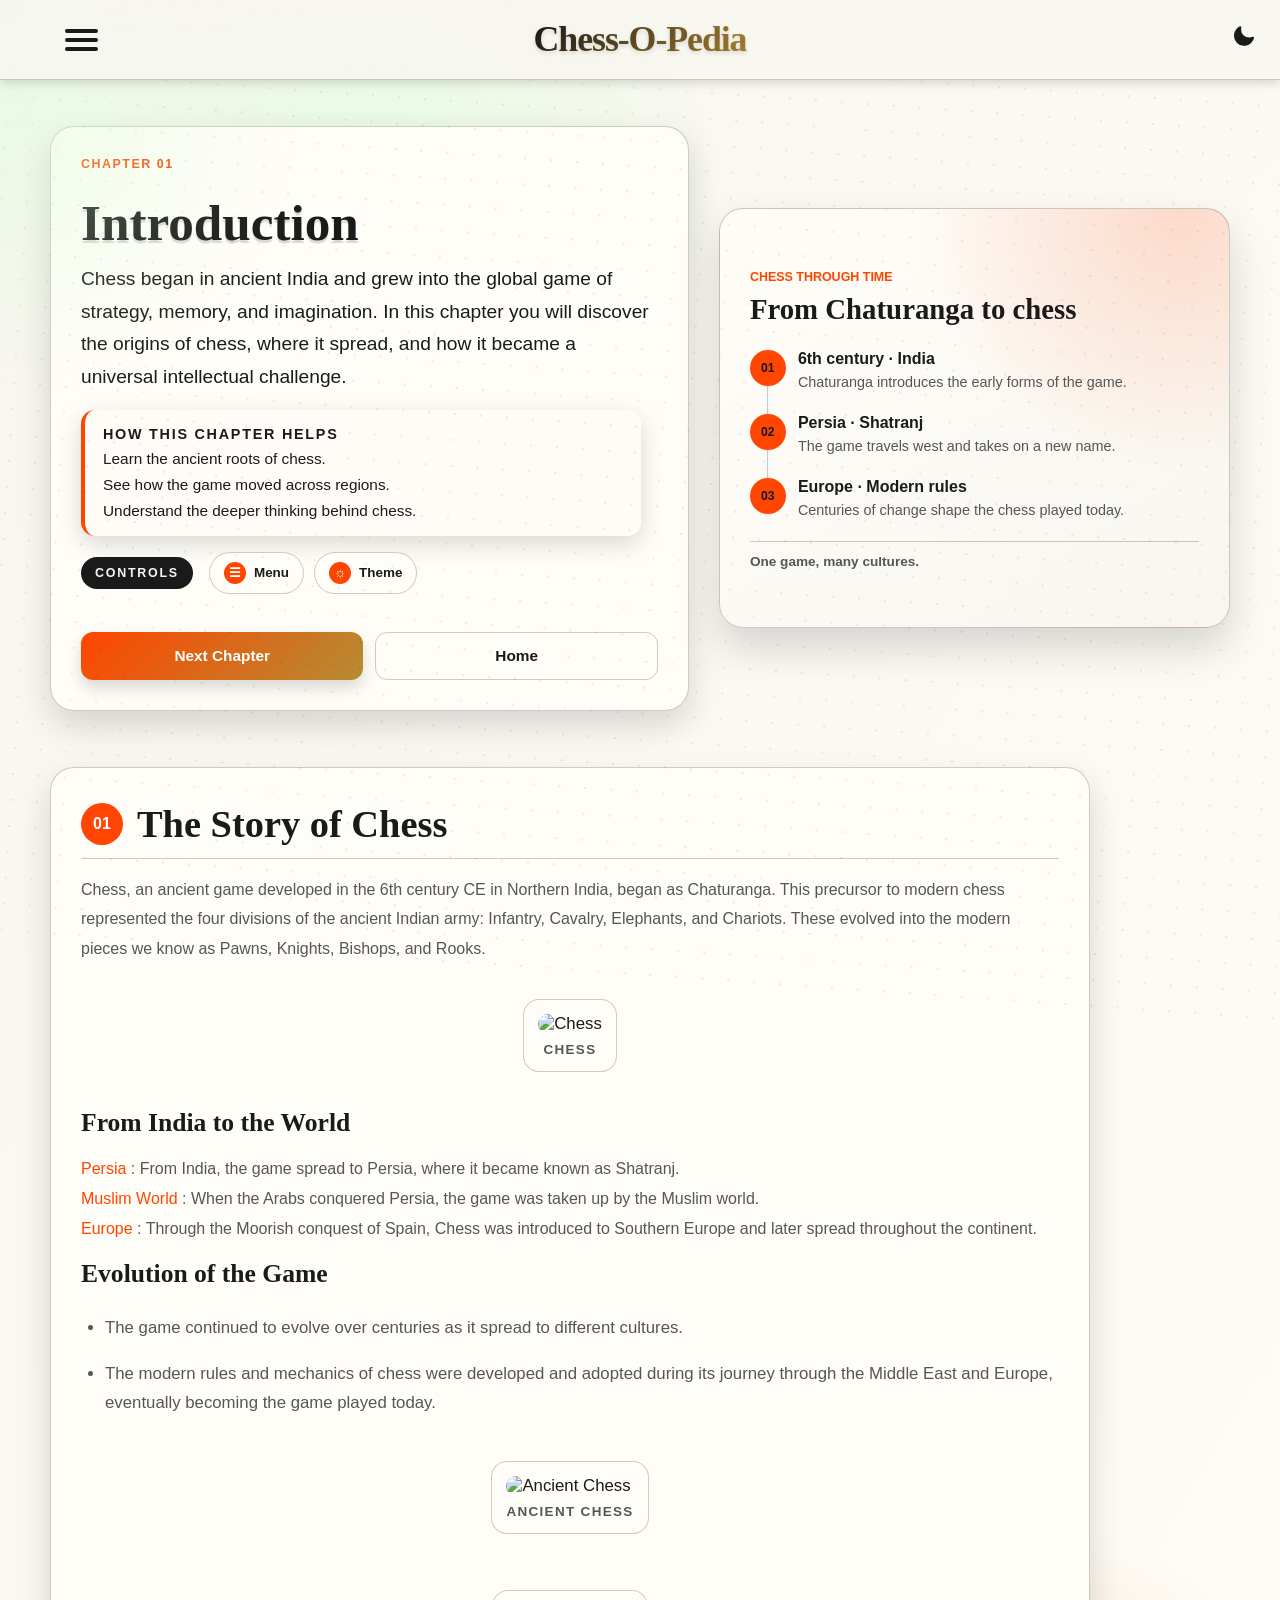
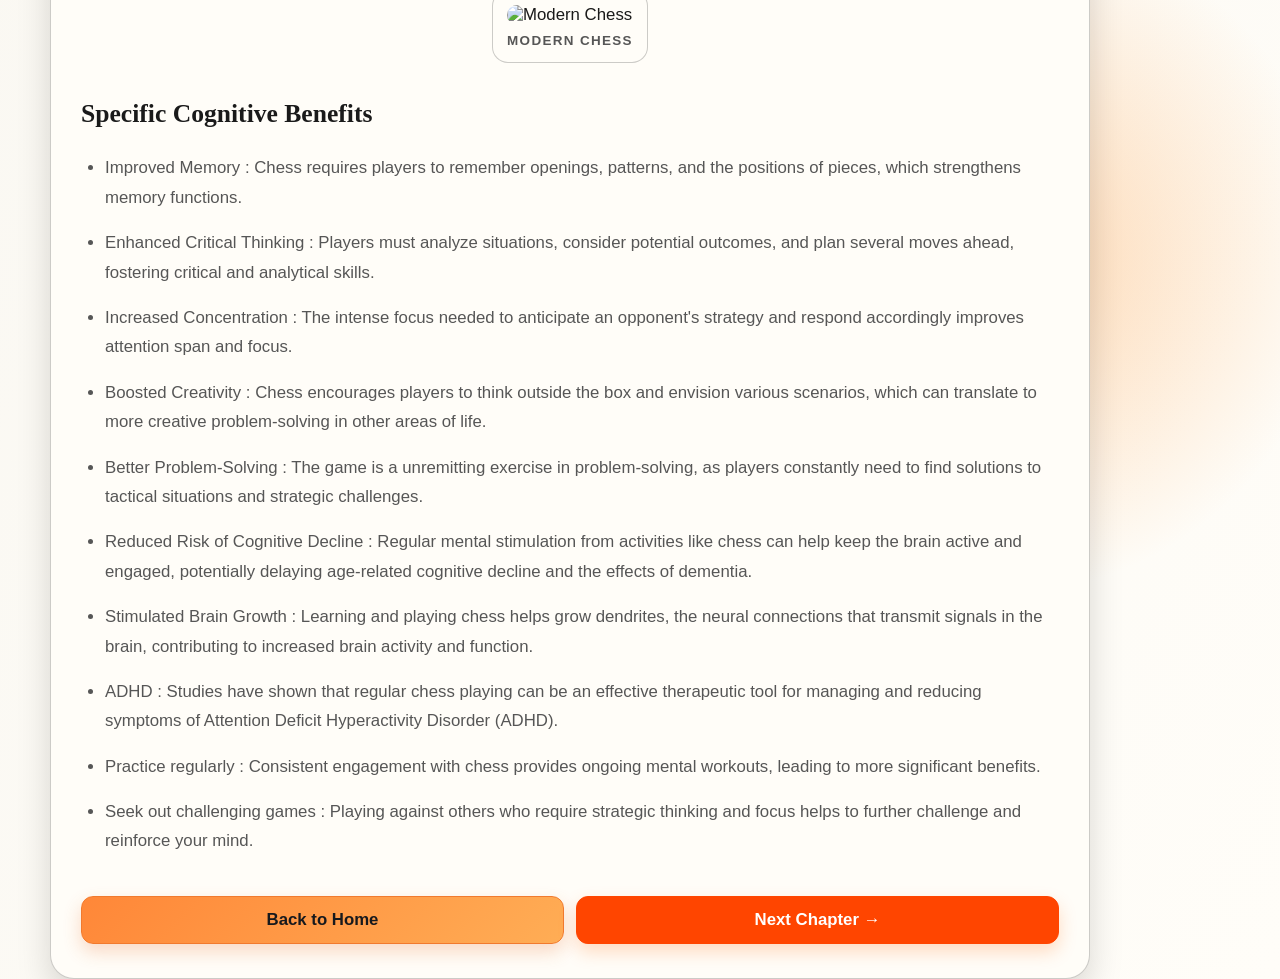
==== chapters/ch1.html @ 569c604f "Remove Google tag (gtag.js) from ch1.html Removed Google Analytics tracking script from the HTML." ====
<!DOCTYPE html>
<html lang="en">
<head>
  <script>
    try {
      if (localStorage.getItem('theme') === 'dark') {
        document.documentElement.classList.add('dark-mode');
      }
    } catch {
      // Theme storage may be unavailable in private browsing.
    }
  </script>
  <style>
    html {
      min-height: 100%;
      background-color: #f8f6f0;
      color-scheme: light;
    }

    html.dark-mode,
    html.dark-mode body {
      background-color: #121316;
      color-scheme: dark;
    }
  </style>
  <!-- Google tag (gtag.js) -->
<script async src="https://www.googletagmanager.com/gtag/js?id=G-ZQ93NX8W6J"></script>
<script>
  window.dataLayer = window.dataLayer || [];
  function gtag(){dataLayer.push(arguments);}
  gtag('js', new Date());

  gtag('config', 'G-ZQ93NX8W6J');
</script>
  <meta charset="UTF-8">
  <meta name="viewport" content="width=device-width, initial-scale=1.0">
  <title>Chess-O-Pedia | Chapter 1</title>
  <link rel="stylesheet" href="../style.css">
  <link rel="stylesheet" href="ch1.css">
</head>
<body>
  <script>
    if (document.documentElement.classList.contains('dark-mode')) {
      document.body.classList.add('dark-mode');
    }
  </script>
  <div class="page chapter-page">
    <header class="site-header">
      <div class="header-row">
        <nav class="main-nav" aria-label="Main navigation">
          <div class="menu-toggle">
            <input type="checkbox" id="menu-toggle" class="menu-checkbox">
            <label for="menu-toggle" class="hamburger" aria-label="Open menu">
              <span></span>
              <span></span>
              <span></span>
            </label>

            <div class="menu-panel">
              <div class="menu-brand">
                <span class="menu-brand-glyph">♟</span>
                <span class="menu-brand-text">Chess-O-Pedia</span>
              </div>
              <ul class="menu-links">
                <li><a href="../index.html"><span class="menu-index home-menu-icon" aria-hidden="true"><svg viewBox="0 0 24 24" fill="none" stroke="currentColor" stroke-width="2" stroke-linecap="round" stroke-linejoin="round"><path d="m3 10 9-7 9 7"/><path d="M5 9v12h14V9"/><path d="M9 21v-7h6v7"/></svg></span><span class="menu-label">Home</span></a></li>
                <li><a href="ch2.html"><span class="menu-index">02</span><span class="menu-label">The Pieces</span></a></li>
                <li><a href="ch3.html"><span class="menu-index">03</span><span class="menu-label">Notation</span></a></li>
              </ul>

              <div class="menu-footer">
                <span class="menu-footer-icon">✦</span>
                <span class="menu-footer-text">Explore Chapters</span>
              </div>
            </div>
          </div>
        </nav>

        <a class="top-title" href="../index.html" aria-label="Chess-O-Pedia">
          <span class="top-title-text">Chess-O-Pedia</span>
        </a>

        <button id="theme-toggle" class="theme-toggle" aria-label="Toggle theme">
          <svg class="icon-moon" viewBox="0 0 24 24" fill="currentColor" xmlns="http://www.w3.org/2000/svg">
            <path d="M21.64 13a1 1 0 0 0-1.05-.14 8.05 8.05 0 0 1-3.37.73A8.15 8.15 0 0 1 9.08 5.49a8.59 8.59 0 0 1 .25-2A1 1 0 0 0 8 2.36 10.14 10.14 0 1 0 22 14.05a1 1 0 0 0-.36-1.05z"/>
          </svg>
          <svg class="icon-sun" viewBox="0 0 24 24" fill="none" stroke="currentColor" stroke-width="2" stroke-linecap="round" stroke-linejoin="round" xmlns="http://www.w3.org/2000/svg">
            <circle cx="12" cy="12" r="5"></circle>
            <line x1="12" y1="1" x2="12" y2="3"></line>
            <line x1="12" y1="21" x2="12" y2="23"></line>
            <line x1="4.22" y1="4.22" x2="5.64" y2="5.64"></line>
            <line x1="18.36" y1="18.36" x2="19.78" y2="19.78"></line>
            <line x1="1" y1="12" x2="3" y2="12"></line>
            <line x1="21" y1="12" x2="23" y2="12"></line>
            <line x1="4.22" y1="19.78" x2="5.64" y2="18.36"></line>
            <line x1="18.36" y1="5.64" x2="19.78" y2="4.22"></line>
          </svg>
        </button>
      </div>
    </header>

    <main class="content-area chapter-content-area">
      <section class="hero chapter-hero">
        <div class="hero-grid chapter-grid">
          <section class="hero-copy">
            <span class="kicker">Chapter 01</span>
            <h1 class="main-heading chapter-title">Introduction</h1>
            <p class="lead-text">
              Chess began in ancient India and grew into the global game of strategy, memory, and imagination.
              In this chapter you will discover the origins of chess, where it spread, and how it became a universal intellectual challenge.
            </p>

            <div class="instruction-strip">
              <span class="instruction-title">How this chapter helps</span>
              <span class="instruction-line">Learn the ancient roots of chess.</span>
              <span class="instruction-line">See how the game moved across regions.</span>
              <span class="instruction-line">Understand the deeper thinking behind chess.</span>
            </div>

            <div class="controls-guide">
              <span class="guide-label">Controls</span>
              <div class="control-pills">
                <span class="control-pill"><span class="control-icon">☰</span><span class="control-copy">Menu</span></span>
                <span class="control-pill"><span class="control-icon">☼</span><span class="control-copy">Theme</span></span>
              </div>
            </div>

            <div class="hero-actions">
              <a class="primary-button" href="ch2.html">Next Chapter</a>
              <a class="secondary-button" href="../index.html">Home</a>
            </div>
          </section>

          <section class="board-panel origin-panel" aria-labelledby="origin-title">
            <div class="origin-content">
              <span class="origin-kicker">Chess through time</span>
              <h2 id="origin-title">From Chaturanga to chess</h2>
              <ol class="origin-timeline">
                <li>
                  <span class="origin-number">01</span>
                  <div>
                    <span class="origin-place">6th century · India</span>
                    <p>Chaturanga introduces the early forms of the game.</p>
                  </div>
                </li>
                <li>
                  <span class="origin-number">02</span>
                  <div>
                    <span class="origin-place">Persia · Shatranj</span>
                    <p>The game travels west and takes on a new name.</p>
                  </div>
                </li>
                <li>
                  <span class="origin-number">03</span>
                  <div>
                    <span class="origin-place">Europe · Modern rules</span>
                    <p>Centuries of change shape the chess played today.</p>
                  </div>
                </li>
              </ol>
              <span class="origin-footer">One game, many cultures.</span>
            </div>
          </section>
        </div>

        <article class="chapter-card">
          <div class="chapter-card-header">
            <span class="chapter-card-number">01</span>
            <span class="chapter-card-title">The Story of Chess</span>
          </div>

          <div class="chapter-card-content">
            <p>
              Chess, an ancient game developed in the 6th century CE in Northern India, began as Chaturanga.
              This precursor to modern chess represented the four divisions of the ancient Indian army:
              Infantry, Cavalry, Elephants, and Chariots. These evolved into the modern pieces we know as Pawns,
              Knights, Bishops, and Rooks.
            </p>

            <figure class="chapter-figure">
              <img src="../images%20for%20ch1.html/chess-development.jpg" alt="Chess">
              <figcaption>Chess</figcaption>
            </figure>

            <h3>From India to the World</h3>
            <p>
              <u>Persia</u> : From India, the game spread to Persia, where it became known as Shatranj.<br>
              <u>Muslim World</u> : When the Arabs conquered Persia, the game was taken up by the Muslim world.<br>
              <u>Europe</u> : Through the Moorish conquest of Spain, Chess was introduced to Southern Europe and later spread throughout the continent.
            </p>

            <h3>Evolution of the Game</h3>
            <ul>
              <li>The game continued to evolve over centuries as it spread to different cultures.</li>
              <li>The modern rules and mechanics of chess were developed and adopted during its journey through the Middle East and Europe, eventually becoming the game played today.</li>
            </ul>

            <figure class="chapter-figure">
              <img src="../images%20for%20ch1.html/ancient-chess.jpg" alt="Ancient Chess">
              <figcaption>Ancient Chess</figcaption>
            </figure>

            <figure class="chapter-figure">
              <img src="../images%20for%20ch1.html/modern-chess.jpg" alt="Modern Chess">
              <figcaption>Modern Chess</figcaption>
            </figure>

            <h3>Specific Cognitive Benefits</h3>
            <ul class="benefit-list">
              <li><u>Improved Memory :</u> Chess requires players to remember openings, patterns, and the positions of pieces, which strengthens memory functions.</li>
              <li><u>Enhanced Critical Thinking :</u> Players must analyze situations, consider potential outcomes, and plan several moves ahead, fostering critical and analytical skills.</li>
              <li><u>Increased Concentration :</u> The intense focus needed to anticipate an opponent's strategy and respond accordingly improves attention span and focus.</li>
              <li><u>Boosted Creativity :</u> Chess encourages players to think outside the box and envision various scenarios, which can translate to more creative problem-solving in other areas of life.</li>
              <li><u>Better Problem-Solving :</u> The game is a unremitting exercise in problem-solving, as players constantly need to find solutions to tactical situations and strategic challenges.</li>
              <li><u>Reduced Risk of Cognitive Decline :</u> Regular mental stimulation from activities like chess can help keep the brain active and engaged, potentially delaying age-related cognitive decline and the effects of dementia.</li>
              <li><u>Stimulated Brain Growth :</u> Learning and playing chess helps grow dendrites, the neural connections that transmit signals in the brain, contributing to increased brain activity and function.</li>
              <li><u>ADHD :</u> Studies have shown that regular chess playing can be an effective therapeutic tool for managing and reducing symptoms of Attention Deficit Hyperactivity Disorder (ADHD).</li>
              <li><u>Practice regularly :</u> Consistent engagement with chess provides ongoing mental workouts, leading to more significant benefits.</li>
              <li><u>Seek out challenging games :</u> Playing against others who require strategic thinking and focus helps to further challenge and reinforce your mind.</li>
            </ul>

            <div class="chapter-links">
              <a href="../index.html" class="chapter-home-link">Back to Home</a>
              <a href="ch2.html" class="chapter-next-link">Next Chapter →</a>
            </div>
          </div>
        </article>
      </section>
    </main>
  </div>

  <script>
    document.addEventListener('DOMContentLoaded', () => {
      const toggleBtn = document.getElementById('theme-toggle');
      if (!toggleBtn) return;

      toggleBtn.addEventListener('click', () => {
        document.body.classList.toggle('dark-mode');
        const isDark = document.body.classList.contains('dark-mode');
        document.documentElement.classList.toggle('dark-mode', isDark);
        try {
          localStorage.setItem('theme', isDark ? 'dark' : 'light');
        } catch {
          // Keep the current-page theme even if storage is unavailable.
        }
      });
    });P
  </script>
  <script>
    (() => {
      const menuCheckbox = document.querySelector(".menu-checkbox");
      if (!menuCheckbox) return;

      let savedScrollPosition = 0;

      const updateScrollLock = () => {
        if (menuCheckbox.checked) {
          savedScrollPosition = window.scrollY;
          document.body.style.position = "fixed";
          document.body.style.top = `-${savedScrollPosition}px`;
          document.body.style.left = "0";
          document.body.style.right = "0";
          document.body.style.width = "100%";
          document.body.style.overflow = "hidden";
          return;
        }

        document.body.style.position = "";
        document.body.style.top = "";
        document.body.style.left = "";
        document.body.style.right = "";
        document.body.style.width = "";
        document.body.style.overflow = "";
        window.scrollTo(0, savedScrollPosition);
      };

      menuCheckbox.addEventListener("change", updateScrollLock);

      document.addEventListener("keydown", event => {
        if (event.key === "Escape" && menuCheckbox.checked) {
          menuCheckbox.checked = false;
          updateScrollLock();
        }
      });
    })();
  </script>
</body>
</html>
---- style.css ----
/* ===================================================
   1. Theme Variables & Reset
=================================================== */

:root {
  --bg-color: #f8f6f0;
  --panel-color: #fffdf8;
  --text-color: #1a1a1a;
  --soft-text: #565656;
  --line-color: rgba(0, 0, 0, 0.2);
  --hr-gradient: linear-gradient(90deg, transparent, rgba(0, 0, 0, 0.2), transparent);
  --menu-bg: #f8f6f0;
  --menu-panel: #fffaf4;
  --accent: orangered;
  --shadow: rgba(0, 0, 0, 0.15);
  --gold: #b58c32;
  --lime: #d6ffd1;
  --sage: #adbd8c;
  --cream: #fffdf1;
  --chess-light: #f3d9b6;
  --chess-dark: #3f301e;
}

body.dark-mode {
  --bg-color: #121316;
  --panel-color: #202329;
  --text-color: #f0f0f0;
  --soft-text: #cfcfcf;
  --line-color: rgba(255, 255, 255, 0.4);
  --hr-gradient: linear-gradient(90deg, transparent, rgba(255, 255, 255, 0.2), transparent);
  --menu-bg: #202329;
  --menu-panel: #171a20;
  --accent: #ffb38f;
  --shadow: rgba(0, 0, 0, 0.4);
  --gold: #f6d690;
  --lime: #b7f8b4;
  --sage: #96b275;
  --cream: #f7f2dc;
  --chess-light: #dfb987;
  --chess-dark: #1d4428;
}

* {
  box-sizing: border-box;
  -webkit-box-sizing: border-box;
  margin: 0;
  padding: 0;
  text-decoration: none;
}

body {
  font-family: Arial, sans-serif;
  background:
    radial-gradient(circle at 30% 8%, rgba(214, 255, 209, 0.55), transparent 14%),
    radial-gradient(circle at 78% 72%, rgba(255, 171, 93, 0.45), transparent 16%),
    linear-gradient(120deg, var(--bg-color), var(--panel-color));
  color: var(--text-color);
  transition: background-color 0.4s ease, color 0.4s ease;
  min-height: 100vh;
  overflow-x: hidden;
  -webkit-overflow-scrolling: touch;
}

body::before {
  content: "";
  position: fixed;
  inset: -80px;
  background-image: radial-gradient(var(--line-color) 1px, transparent 1px);
  background-size: 26px 26px;
  transform: rotate(4deg);
  opacity: 0.35;
  pointer-events: none;
  animation: driftGrid 14s ease-in-out infinite alternate;
}

body::after {
  content: "";
  position: fixed;
  width: 460px;
  height: 460px;
  left: -220px;
  top: -120px;
  border-radius: 50%;
  background: radial-gradient(circle, var(--lime), transparent 72%);
  filter: blur(80px);
  opacity: 0.62;
  pointer-events: none;
  animation: orbFloat 11s ease-in-out infinite alternate;
}

.page {
  min-height: 100vh;
  background: transparent;
}

/* ===================================================
   2. Header & Top Layout
=================================================== */
.site-header {
  position: fixed;
  top: 0;
  left: 0;
  width: 100%;
  height: 80px;
  background: color-mix(in srgb, var(--bg-color) 88%, transparent);
  border-bottom: 1px solid var(--line-color);
  z-index: 1000;
  box-shadow: 0 3px 10px var(--shadow);
  backdrop-filter: blur(12px);
}

.header-row {
  position: relative;
  width: min(100%, 1200px);
  height: 80px;
  margin: 0 auto;
  display: flex;
  align-items: center;
  justify-content: space-between;
  padding: 0 16px;
}

.main-nav {
  display: flex;
  align-items: center;
}

.top-title {
  position: absolute;
  top: 0;
  left: 50%;
  transform: translateX(-50%);
  height: 80px;
  display: flex;
  align-items: center;
  justify-content: center;
  z-index: 2;
}

.top-title-text {
  font-family: Georgia, "Times New Roman", serif;
  font-size: clamp(1.8rem, 2.8vw, 2.6rem);
  font-weight: 700;
  color: var(--text-color);
  margin: 0;
  letter-spacing: -0.03em;
  line-height: 1;
  text-shadow: 0 2px 4px var(--shadow);
  background: linear-gradient(135deg, var(--text-color), var(--gold));
  -webkit-background-clip: text;
  background-clip: text;
  -webkit-text-fill-color: transparent;
}

/* ==========================================
   3. Menu Toggle Container
========================================== */
.menu-toggle {
  position: relative;
  display: flex;
  align-items: center;
  min-height: 50px;
  z-index: 1004;
}

.menu-checkbox {
  position: absolute;
  left: 0;
  top: 0;
  opacity: 0;
  width: 50px;
  height: 50px;
  cursor: pointer;
  z-index: 1005;
}

.hamburger {
  position: relative;
  width: 50px;
  height: 50px;
  display: flex;
  flex-direction: column;
  align-items: center;
  justify-content: center;
  gap: 5px;
  cursor: pointer;
  z-index: 1006;
  border-radius: 50%;
  background: transparent;
  transition: background 0.3s ease, transform 0.3s ease;
}

.hamburger:hover {
  background: color-mix(in srgb, var(--accent) 15%, transparent);
  transform: translateY(-2px);
}

.hamburger span {
  display: block;
  width: 33px;
  height: 4px;
  background: var(--text-color);
  border-radius: 3px;
  transition: transform 0.25s ease, opacity 0.25s ease, background 0.4s ease, width 0.25s ease;
}

.menu-checkbox:checked ~ .hamburger {
  background: color-mix(in srgb, var(--accent) 16%, transparent);
  transform: scale(1.04);
}

.menu-checkbox:checked ~ .hamburger span:nth-child(1) {
  width: 36px;
  transform: translateY(9px) rotate(45deg);
  background: var(--accent);
}

.menu-checkbox:checked ~ .hamburger span:nth-child(2) {
  opacity: 0;
  transform: scaleX(0);
}

.menu-checkbox:checked ~ .hamburger span:nth-child(3) {
  width: 36px;
  transform: translateY(-9px) rotate(-45deg);
  background: var(--accent);
}

.menu-panel {
  position: absolute;
  top: -12px;
  left: 0;
  width: min(340px, calc(100vw - 30px));
  padding: 70px 24px 34px;
  background:
    linear-gradient(140deg, var(--menu-panel), color-mix(in srgb, var(--accent) 20%, var(--menu-panel)));
  color: var(--text-color);
  border: 1px solid var(--line-color);
  border-radius: 22px;
  box-shadow: 0 18px 40px var(--shadow);
  transform: translateX(-120%) scale(0.96);
  transform-origin: left top;
  transition: transform 0.35s cubic-bezier(.2,.8,.2,1), opacity 0.35s ease;
  opacity: 0;
  z-index: 1004;
  max-height: calc(100vh - 24px);
  max-height: calc(100dvh - 24px);
  overflow-y: auto;
  overscroll-behavior-y: contain;
  -webkit-overflow-scrolling: touch;
}

.menu-panel::before {
  content: "";
  position: absolute;
  top: -80px;
  right: -80px;
  width: 160px;
  height: 160px;
  border-radius: 50%;
  background: var(--accent);
  filter: blur(34px);
  opacity: 0.6;
}

.menu-panel::after {
  content: "";
  position: absolute;
  width: 100%;
  height: 100%;
  top: 0;
  left: 0;
  background-image: repeating-linear-gradient(45deg, rgba(255,255,255,0.04) 0, rgba(255,255,255,0.04) 1px, transparent 1px, transparent 8px);
  pointer-events: none;
}

.menu-checkbox:checked ~ .menu-panel {
  transform: translateX(0) scale(1);
  opacity: 1;
}

.menu-brand {
  position: relative;
  display: flex;
  align-items: center;
  gap: 10px;
  margin-bottom: 22px;
  padding: 0 0 12px;
  border-bottom: 1px solid var(--line-color);
}

.menu-brand-glyph {
  width: 40px;
  height: 40px;
  border-radius: 50%;
  display: flex;
  align-items: center;
  justify-content: center;
  background: linear-gradient(135deg, var(--accent), var(--gold));
  color: #fff;
  font-size: 1.5rem;
  box-shadow: 0 0 0 4px color-mix(in srgb, var(--accent) 20%, transparent);
}

.menu-brand-text {
  font-family: Georgia, "Times New Roman", serif;
  font-size: 1.3rem;
  font-weight: 700;
  color: var(--text-color);
}

.menu-links {
  position: relative;
  list-style-type: none;
  display: flex;
  flex-direction: column;
  gap: 12px;
  padding: 0;
}

.menu-links li {
  padding: 12px 0;
  font-size: 1rem;
  border-bottom: 1px solid var(--line-color);
}

.menu-links a {
  color: var(--text-color);
  font-weight: 700;
  display: flex;
  align-items: center;
  gap: 12px;
  transition: color 0.3s ease, padding-left 0.3s ease, transform 0.3s ease;
}

.menu-links a:hover {
  color: var(--accent);
  padding-left: 8px;
  transform: translateX(4px);
}

.menu-index {
  width: 36px;
  height: 36px;
  border-radius: 50%;
  display: inline-flex;
  align-items: center;
  justify-content: center;
  background: var(--text-color);
  color: var(--bg-color);
  font-size: 0.86rem;
}

.home-menu-icon svg {
  display: block;
  width: 18px;
  height: 18px;
}

.menu-label {
  letter-spacing: 0.02em;
}

.menu-footer {
  display: flex;
  align-items: center;
  gap: 10px;
  margin-top: 18px;
  padding-top: 14px;
  border-top: 1px solid var(--line-color);
}

.menu-footer-icon {
  color: var(--accent);
  font-size: 1.2rem;
}

.menu-footer-text {
  font-size: 0.84rem;
  font-weight: 700;
  letter-spacing: 0.14em;
  color: var(--soft-text);
  text-transform: uppercase;
}

/* ==========================================
   4. Header Title and Divider
========================================== */
.header-title {
  position: relative;
  display: block;
  margin-top: 0;
  padding-top: 90px;
  font-size: clamp(2rem, 4vw, 3.4rem);
  font-weight: 700;
  letter-spacing: -0.02em;
  white-space: nowrap;
  color: var(--text-color);
  text-align: center;
  font-family: Georgia, "Times New Roman", serif;
  text-shadow: 0 2px 3px var(--shadow);
}

.hr-gradient {
  width: min(75vw, 860px);
  max-width: 820px;
  margin: 14px auto 0;
  border: none;
  height: 1px;
  background-image: var(--hr-gradient);
}

/* ==========================================
   5. Theme Toggle Button
========================================== */
.theme-toggle {
  position: fixed;
  top: 16px;
  right: 16px;
  width: 40px;
  height: 40px;
  border: none;
  background: transparent;
  cursor: pointer;
  display: flex;
  align-items: center;
  justify-content: center;
  padding: 0;
  color: var(--text-color);
  z-index: 1002;
  transition: transform 0.2s ease, opacity 0.2s ease, color 0.4s ease;
}

.theme-toggle:hover {
  opacity: 0.8;
  transform: scale(1.08);
}

.theme-toggle svg {
  width: 24px;
  height: 24px;
  fill: currentColor;
}

.theme-toggle .icon-sun {
  display: none;
}

.theme-toggle .icon-moon {
  display: block;
}

body.dark-mode .theme-toggle .icon-sun {
  display: block;
}

body.dark-mode .theme-toggle .icon-moon {
  display: none;
}

/* ==========================================
   6. Hero and Content
========================================== */
.content-area {
  min-height: 100vh;
  padding-top: 100px;
}

.hero {
  width: min(1180px, calc(100vw - 32px));
  margin: 0 auto;
  min-height: calc(100vh - 72px);
  display: flex;
  flex-direction: column;
  align-items: center;
}

.hero-grid {
  width: 100%;
  display: grid;
  grid-template-columns: minmax(420px, 1.2fr) minmax(360px, 0.8fr);
  align-items: center;
  gap: 30px;
  padding: 30px 0;
}

.hero-copy {
  width: 100%;
  display: flex;
  flex-direction: column;
  align-items: flex-start;
  justify-content: center;
  gap: 16px;
}

.kicker {
  color: var(--accent);
  letter-spacing: 0.12em;
  font-size: 0.78rem;
  font-weight: 700;
  text-transform: uppercase;
}

.main-heading {
  font-family: Georgia, "Times New Roman", serif;
  font-size: clamp(3.5rem, 6vw, 4.6rem);
  line-height: 0.94;
  color: var(--text-color);
  margin-top: 12px;
  text-shadow: 0 3px 1px var(--shadow);
}

.lead-text {
  color: var(--soft-text);
  font-size: clamp(1rem, 2vw, 1.2rem);
  line-height: 1.7;
  max-width: 620px;
}

.instruction-strip {
  width: min(560px, 100%);
  padding: 16px 18px;
  background: color-mix(in srgb, var(--panel-color) 80%, transparent);
  border-left: 4px solid var(--accent);
  border-radius: 14px;
  box-shadow: 0 8px 24px var(--shadow);
}

.instruction-title {
  display: block;
  font-weight: 800;
  font-size: 0.9rem;
  letter-spacing: 0.12em;
  text-transform: uppercase;
  color: var(--text-color);
}

.instruction-line {
  display: block;
  color: var(--soft-text);
  font-size: 0.96rem;
  margin-top: 8px;
}

.controls-guide {
  display: flex;
  align-items: center;
  gap: 16px;
  flex-wrap: wrap;
}

.guide-label {
  border-radius: 20px;
  background: var(--text-color);
  color: var(--bg-color);
  padding: 9px 14px;
  font-size: 0.78rem;
  font-weight: 800;
  text-transform: uppercase;
  letter-spacing: 0.14em;
}

.control-pills {
  display: flex;
  gap: 10px;
  flex-wrap: wrap;
}

.control-pill {
  display: inline-flex;
  align-items: center;
  gap: 8px;
  padding: 9px 14px;
  background: var(--panel-color);
  color: var(--text-color);
  border-radius: 999px;
  font-size: 0.84rem;
  font-weight: 700;
  border: 1px solid var(--line-color);
}

.control-icon {
  width: 22px;
  height: 22px;
  display: inline-flex;
  align-items: center;
  justify-content: center;
  border-radius: 50%;
  background: var(--accent);
  color: #fff;
}

.hero-actions {
  display: flex;
  align-items: center;
  gap: 16px;
  flex-wrap: wrap;
}

.chapter-page .hero-actions {
  display: grid;
  width: 100%;
  grid-template-columns: repeat(2, minmax(0, 1fr));
  gap: 12px;
  margin-top: 22px;
}

.chapter-page .hero-actions a {
  display: inline-flex;
  min-width: 0;
  min-height: 48px;
  align-items: center;
  justify-content: center;
  padding: 12px 16px;
  border-radius: 12px;
  text-align: center;
}

.chapter-page .chapter-links {
  display: flex;
  align-items: stretch;
  gap: 12px;
  flex-wrap: wrap;
  margin-top: 16px;
}

.chapter-page .chapter-links a {
  display: inline-flex;
  min-height: 48px;
  flex: 1 1 200px;
  align-items: center;
  justify-content: center;
  border-radius: 12px;
  text-align: center;
}

.primary-button,
.secondary-button {
  border-radius: 999px;
  padding: 12px 22px;
  font-weight: 700;
  font-size: 0.96rem;
  transition: transform 0.2s ease, box-shadow 0.2s ease;
}

.primary-button {
  background: linear-gradient(135deg, var(--accent), var(--gold));
  color: #fff;
  box-shadow: 0 8px 16px var(--shadow);
}

.secondary-button {
  background: transparent;
  border: 1px solid var(--line-color);
  color: var(--text-color);
}

.primary-button:hover,
.secondary-button:hover {
  transform: translateY(-4px);
}

.board-panel {
  display: flex;
  align-items: center;
  justify-content: center;
}

.board-scene {
  width: min(450px, 90vw);
  min-height: 420px;
  display: flex;
  align-items: center;
  justify-content: center;
  border-radius: 26px;
  padding: 16px;
  background:
    radial-gradient(circle at 60% 50%, color-mix(in srgb, var(--accent) 10%, transparent), transparent),
    linear-gradient(135deg, var(--panel-color), var(--menu-bg));
  border: 1px solid var(--line-color);
  box-shadow: 0 20px 42px var(--shadow);
  position: relative;
}

.board-scene::before {
  content: "";
  position: absolute;
  inset: -8px;
  border-radius: 30px;
  border: 1px dashed var(--accent);
  transform: rotate(-2deg);
}

.board-frame {
  width: 100%;
  min-height: 390px;
  display: flex;
  flex-direction: column;
  gap: 14px;
  justify-content: center;
}

.board-top {
  display: flex;
  align-items: center;
  justify-content: space-between;
  gap: 10px;
  padding: 0 6px;
}

.board-kicker {
  font-size: 0.8rem;
  font-weight: 800;
  color: var(--accent);
  text-transform: uppercase;
  letter-spacing: 0.14em;
}

.board-live {
  background: var(--text-color);
  color: var(--bg-color);
  font-size: 0.74rem;
  border-radius: 999px;
  padding: 6px 10px;
  font-weight: 800;
}

.chess-board {
  display: grid;
  grid-template-columns: repeat(4, 1fr);
  gap: 8px;
  align-items: center;
  justify-items: center;
  padding: 12px;
  background: var(--panel-color);
  border-radius: 16px;
  border: 1px solid var(--line-color);
}

.square {
  width: 56px;
  height: 56px;
  border-radius: 10px;
  display: flex;
  align-items: center;
  justify-content: center;
  font-size: 2rem;
  color: var(--accent);
}

.square.light {
  background: var(--chess-light);
}

.square.dark {
  background: var(--chess-dark);
}

.square.white-piece {
  background: var(--cream);
  color: var(--accent);
}

.board-footer {
  display: flex;
  align-items: center;
  justify-content: center;
  gap: 10px;
  flex-wrap: wrap;
}

.lesson-tag {
  font-size: 0.74rem;
  color: var(--soft-text);
  font-weight: 800;
  padding: 7px 10px;
  border-radius: 999px;
  border: 1px solid var(--line-color);
}

.chapter-feature-panel {
  min-height: 420px;
  padding: 30px;
  border: 1px solid var(--line-color);
  border-radius: 24px;
  background:
    radial-gradient(circle at 90% 0%, color-mix(in srgb, var(--accent) 18%, transparent), transparent 42%),
    linear-gradient(145deg, var(--panel-color), var(--menu-bg));
  box-shadow: 0 20px 42px var(--shadow);
}

.chapter-feature-content {
  width: 100%;
  align-self: center;
}

.chapter-feature-kicker {
  color: var(--accent);
  font-size: 0.78rem;
  font-weight: 800;
  text-transform: uppercase;
}

.chapter-feature-title {
  margin-top: 8px;
  color: var(--text-color);
  font-family: Georgia, "Times New Roman", serif;
  font-size: 1.8rem;
  line-height: 1.15;
}

.chapter-feature-intro {
  margin-top: 10px;
  color: var(--soft-text);
  font-size: 0.92rem;
  line-height: 1.5;
}

.chapter-feature-list {
  display: grid;
  gap: 0;
  margin: 20px 0 0;
  padding: 0;
  list-style: none;
}

.chapter-feature-list li {
  display: grid;
  grid-template-columns: 68px minmax(0, 1fr);
  align-items: center;
  gap: 12px;
  padding: 10px 0;
  border-bottom: 1px solid var(--line-color);
}

.chapter-feature-token {
  color: var(--accent);
  font-family: Georgia, "Times New Roman", serif;
  font-size: 1.08rem;
  font-weight: 800;
}

.chapter-feature-label,
.chapter-feature-detail {
  display: block;
}

.chapter-feature-label {
  color: var(--text-color);
  font-weight: 800;
}

.chapter-feature-detail {
  margin-top: 3px;
  color: var(--soft-text);
  font-size: 0.86rem;
  line-height: 1.4;
}

@keyframes driftGrid {
  from { transform: rotate(2deg) translateY(-8px); }
  to { transform: rotate(7deg) translateY(8px); }
}

@keyframes orbFloat {
  from { transform: translateX(0) translateY(0); }
  to { transform: translateX(70px) translateY(40px); }
}

/* ==========================================
   7. Responsive Layout
========================================== */
@media screen and (max-width: 900px) {
  .hero-grid {
    grid-template-columns: 1fr;
  }

  .board-scene {
    min-height: 320px;
  }
}

@media screen and (max-width: 700px) {
  .site-header {
    height: 76px;
  }

  .header-row {
    height: 76px;
  }

  .top-title-text {
    font-size: 1.5rem;
  }

  .main-heading {
    font-size: clamp(2.8rem, 13vw, 3.8rem);
  }

  .header-title {
    font-size: clamp(1.8rem, 8vw, 2.5rem);
    white-space: normal;
    padding-top: 80px;
  }

  .intro-panel {
    padding: 20px;
  }

  .hero-actions {
    align-items: stretch;
  }

  .chapter-page .hero-actions {
    grid-template-columns: 1fr;
  }

  .chapter-page .chapter-links {
    flex-direction: column;
  }

  .chapter-page .chapter-links a {
    flex-basis: auto;
  }

  .chapter-feature-panel {
    min-height: 0;
    padding: 24px 20px;
  }

  .primary-button,
  .secondary-button {
    width: 100%;
    text-align: center;
  }
}
---- chapters/ch1.css ----
:root {
  --chapter-panel: var(--panel-color, #fffdf8);
  --chapter-text: var(--text-color, #1a1a1a);
  --chapter-soft: var(--soft-text, #565656);
  --chapter-line: var(--line-color, rgba(0, 0, 0, 0.2));
  --chapter-accent: var(--accent, orangered);
  --chapter-card-bg: var(--panel-color);
}

body {
  font-family: Arial, sans-serif;
}

.chapter-page {
  min-height: 100vh;
}

.chapter-content-area {
  padding-top: 96px;
}

.chapter-hero {
  width: min(1180px, calc(100vw - 32px));
  align-items: stretch;
}

.chapter-card-content p,
.chapter-card-content li,
.chapter-card-content h3,
.chapter-title,
.lead-text,
.instruction-title,
.instruction-line,
.chapter-card-title,
.chapter-card-content u,
.chapter-card-content a {
  color: var(--text-color, #1a1a1a);
  background-color: transparent;
}

.chapter-page .hero-copy,
.chapter-page .chapter-card,
.chapter-page .chapter-figure {
  background: var(--panel-color);
}

.chapter-page .main-heading,
.chapter-page .chapter-card-title,
.chapter-page .chapter-card-content h3,
.chapter-page .lead-text,
.chapter-page .instruction-title,
.chapter-page .instruction-line {
  color: var(--text-color);
}

.chapter-page .chapter-card-content p,
.chapter-page .chapter-card-content li {
  color: var(--soft-text);
}

.chapter-card-content p,
.chapter-card-content li,
.chapter-card-content li u,
.chapter-card-content .benefit-list li {
  color: var(--soft-text, #565656);
}

.chapter-card-content p,
.chapter-card-content li {
  line-height: 1.8;
}

.chapter-card-content h3,
.chapter-card-title,
.chapter-title {
  color: var(--text-color, #1a1a1a);
  background-color: transparent;
}

.chapter-card-content a {
  color: var(--accent, orangered);
}

.chapter-card {
  color: var(--text-color, #1a1a1a);
  background: var(--panel-color, #fffdf8);
}

.chapter-hero .hero-copy,
.chapter-card {
  border-color: var(--line-color, rgba(0, 0, 0, 0.2));
}

.chapter-figure figcaption {
  color: var(--soft-text, #565656);
}

.chapter-links a {
  color: var(--text-color, #1a1a1a);
}

.chapter-grid {
  min-height: auto;
  grid-template-columns: minmax(430px, 1fr) minmax(360px, 0.8fr);
}

.chapter-page .hero-actions {
  display: grid;
  width: 100%;
  grid-template-columns: repeat(2, minmax(0, 1fr));
  gap: 12px;
  margin-top: 22px;
}

.chapter-page .hero-actions a {
  display: inline-flex;
  min-height: 48px;
  min-width: 0;
  align-items: center;
  justify-content: center;
  padding: 12px 16px;
  border-radius: 12px;
  text-align: center;
}

.origin-panel {
  min-height: 420px;
  padding: 30px;
  border: 1px solid var(--line-color);
  border-radius: 24px;
  background:
    radial-gradient(circle at 90% 0%, color-mix(in srgb, var(--accent) 18%, transparent), transparent 42%),
    linear-gradient(145deg, var(--panel-color), var(--menu-bg));
  box-shadow: 0 20px 42px var(--shadow);
}

.origin-content {
  width: 100%;
  align-self: center;
}

.origin-kicker {
  color: var(--accent);
  font-size: 0.78rem;
  font-weight: 800;
  text-transform: uppercase;
}

.origin-content h2 {
  margin-top: 8px;
  color: var(--text-color);
  font-family: Georgia, "Times New Roman", serif;
  font-size: 1.8rem;
  line-height: 1.15;
}

.origin-timeline {
  display: grid;
  gap: 0;
  margin-top: 24px;
  list-style: none;
}

.origin-timeline li {
  position: relative;
  display: grid;
  grid-template-columns: 36px minmax(0, 1fr);
  gap: 12px;
  padding-bottom: 20px;
}

.origin-timeline li:not(:last-child)::after {
  position: absolute;
  top: 34px;
  bottom: 0;
  left: 17px;
  width: 1px;
  background: var(--line-color);
  content: "";
}

.origin-number {
  z-index: 1;
  display: grid;
  width: 36px;
  height: 36px;
  place-items: center;
  border-radius: 50%;
  background: var(--accent);
  color: #17191d;
  font-size: 0.76rem;
  font-weight: 800;
}

.origin-place {
  color: var(--text-color);
  font-weight: 800;
}

.origin-timeline p {
  margin-top: 4px;
  color: var(--soft-text);
  font-size: 0.9rem;
  line-height: 1.5;
}

.origin-footer {
  display: block;
  padding-top: 12px;
  border-top: 1px solid var(--line-color);
  color: var(--soft-text);
  font-size: 0.85rem;
  font-weight: 700;
}

.chapter-hero .hero-copy {
  background: var(--panel-color);
  border: 1px solid var(--line-color);
  border-radius: 24px;
  padding: 30px;
  box-shadow: 0 14px 34px var(--shadow);
}

.chapter-title {
  font-size: clamp(2.8rem, 4vw, 4rem);
  color: var(--text-color);
  text-align: left;
}

.chapter-card {
  width: min(1040px, 100%);
  border-radius: 24px;
  background: var(--chapter-card-bg);
  color: var(--chapter-text);
  border: 1px solid var(--line-color);
  box-shadow: 0 16px 34px var(--shadow);
  padding: 34px 30px;
  margin-top: 26px;
}

.chapter-card-header {
  display: flex;
  align-items: center;
  gap: 14px;
  border-bottom: 1px solid var(--line-color);
  padding-bottom: 12px;
}

.chapter-card-number {
  width: 42px;
  height: 42px;
  border-radius: 50%;
  font-weight: 900;
  display: inline-flex;
  align-items: center;
  justify-content: center;
  background: var(--accent);
  color: #fff;
}

.chapter-card-title {
  font-family: Georgia, "Times New Roman", serif;
  font-size: clamp(1.8rem, 3vw, 2.8rem);
  font-weight: 700;
  color: var(--text-color);
}

.chapter-card-content {
  display: flex;
  flex-direction: column;
  gap: 16px;
  margin-top: 16px;
}

.chapter-card-content h3 {
  font-family: Georgia, "Times New Roman", serif;
  font-size: clamp(1.6rem, 2vw, 2rem);
  color: var(--text-color);
}

.chapter-card-content p {
  color: var(--chapter-soft);
  font-size: 1rem;
  line-height: 1.85;
}

.chapter-card-content ul {
  margin-left: 24px;
  color: var(--chapter-soft);
  line-height: 1.8;
}

.chapter-card-content li {
  padding: 8px 0;
  line-height: 1.75;
}

.chapter-card-content {
  font-size: 1.05rem;
}

.chapter-card-content u {
  color: var(--accent);
}

.chapter-card-content a {
  color: var(--accent);
  font-weight: 800;
}

.chapter-figure {
  margin: 20px auto;
  display: flex;
  flex-direction: column;
  align-items: center;
  justify-content: center;
  gap: 8px;
  border-radius: 16px;
  border: 1px solid var(--line-color);
  background: var(--panel-color);
  padding: 14px;
}

.chapter-figure img {
  max-width: min(600px, 100%);
  border-radius: 14px;
  width: 100%;
  object-fit: cover;
}

.chapter-figure figcaption {
  color: var(--soft-text);
  font-weight: 700;
  font-size: 0.84rem;
  letter-spacing: 0.1em;
  text-transform: uppercase;
}

.benefit-list {
  padding-left: 0;
}

.chapter-links {
  display: flex;
  gap: 16px;
  align-items: center;
  flex-wrap: wrap;
  margin-top: 16px;
}

.chapter-links a {
  display: inline-block;
  border-radius: 999px;
  padding: 12px 22px;
  font-weight: 800;
  line-height: 1.2;
  position: relative;
  z-index: 1;
}

.chapter-page .chapter-links {
  gap: 12px;
}

.chapter-page .chapter-links a {
  display: inline-flex;
  min-height: 48px;
  flex: 1 1 200px;
  align-items: center;
  justify-content: center;
  border-radius: 12px;
  text-align: center;
}

.chapter-card-content .chapter-home-link {
  background: linear-gradient(135deg, #ff8738, #ffad55);
  color: #17191d !important;
  border: 1px solid #f17a2e;
  box-shadow: 0 8px 18px rgba(230, 104, 36, 0.24);
}

.chapter-card-content .chapter-next-link {
  background: var(--accent);
  color: #fff !important;
  border: 1px solid var(--accent);
  box-shadow: 0 8px 18px rgba(255, 102, 0, 0.22);
}

body.dark-mode .chapter-card-content .chapter-home-link {
  background: linear-gradient(135deg, #ff8738, #ffad55);
  color: #17191d !important;
  border-color: #ffb46e;
  box-shadow: 0 10px 22px rgba(230, 104, 36, 0.34);
  opacity: 1;
}

body.dark-mode .chapter-card-content .chapter-next-link {
  background: linear-gradient(135deg, #ff8d4d, var(--accent));
  color: #ffffff !important;
  border-color: rgba(255, 255, 255, 0.12);
  box-shadow: 0 10px 20px rgba(255, 120, 60, 0.3);
}

body.dark-mode .chapter-page .hero-copy,
body.dark-mode .chapter-page .chapter-card,
body.dark-mode .chapter-page .chapter-figure {
  background: var(--panel-color);
}

body.dark-mode .chapter-page .main-heading,
body.dark-mode .chapter-page .chapter-card-title,
body.dark-mode .chapter-page .chapter-card-content h3,
body.dark-mode .chapter-page .lead-text,
body.dark-mode .chapter-page .instruction-title,
body.dark-mode .chapter-page .instruction-line {
  color: var(--text-color);
}

body.dark-mode .chapter-page .chapter-card-content p,
body.dark-mode .chapter-page .chapter-card-content li {
  color: var(--soft-text);
}

@media screen and (max-width: 900px) {
  .chapter-grid {
    grid-template-columns: 1fr;
  }

  .chapter-hero .hero-copy {
    order: 1;
  }

  .board-panel {
    order: 2;
  }
}

@media screen and (max-width: 700px) {
  .chapter-content-area {
    padding-top: 88px;
  }

  .chapter-title {
    font-size: clamp(2.4rem, 12vw, 3.2rem);
  }

  .chapter-hero .hero-copy {
    padding: 20px;
  }

  .chapter-page .hero-actions {
    grid-template-columns: 1fr;
  }

  .origin-panel {
    min-height: 0;
    padding: 24px 20px;
  }

  .chapter-card {
    padding: 20px;
  }

  .chapter-links {
    flex-direction: column;
    align-items: stretch;
  }

  .chapter-links a {
    width: 100%;
    text-align: center;
  }

  .chapter-page .chapter-links a {
    flex-basis: auto;
  }
}
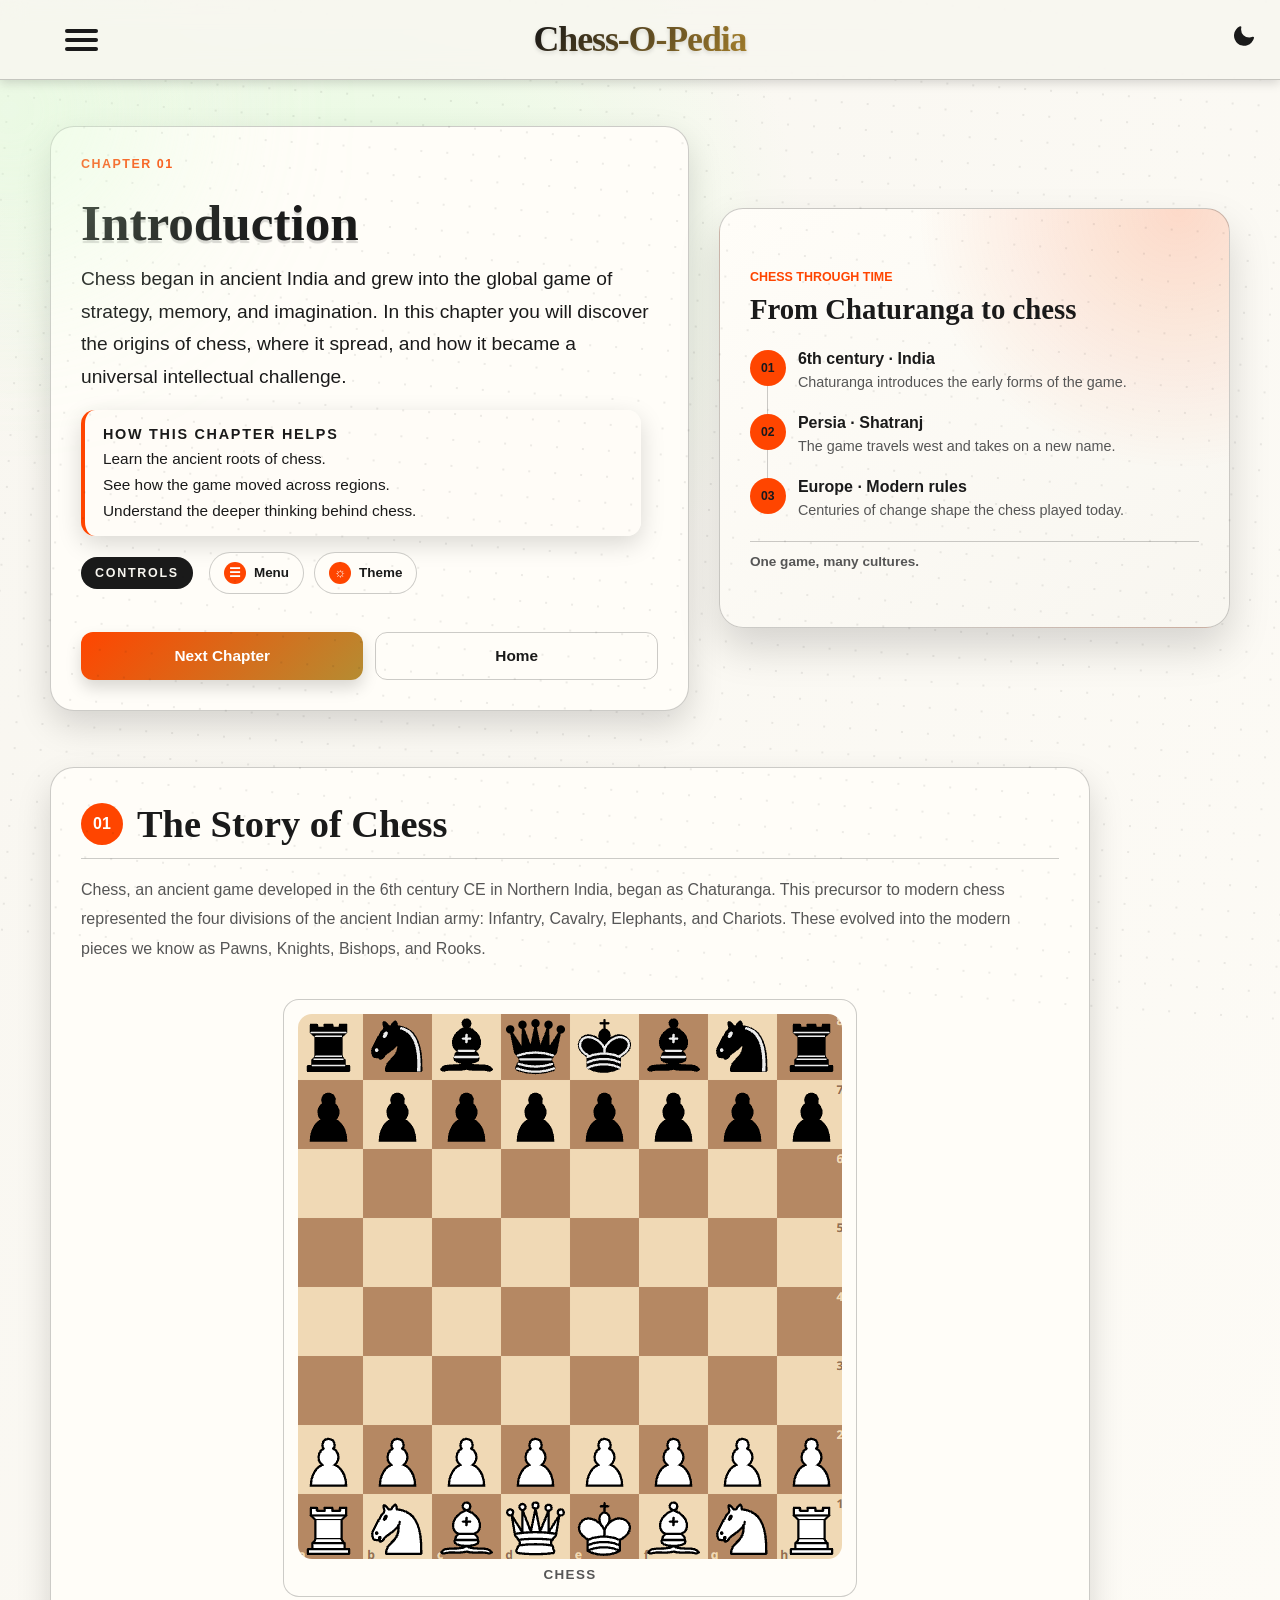
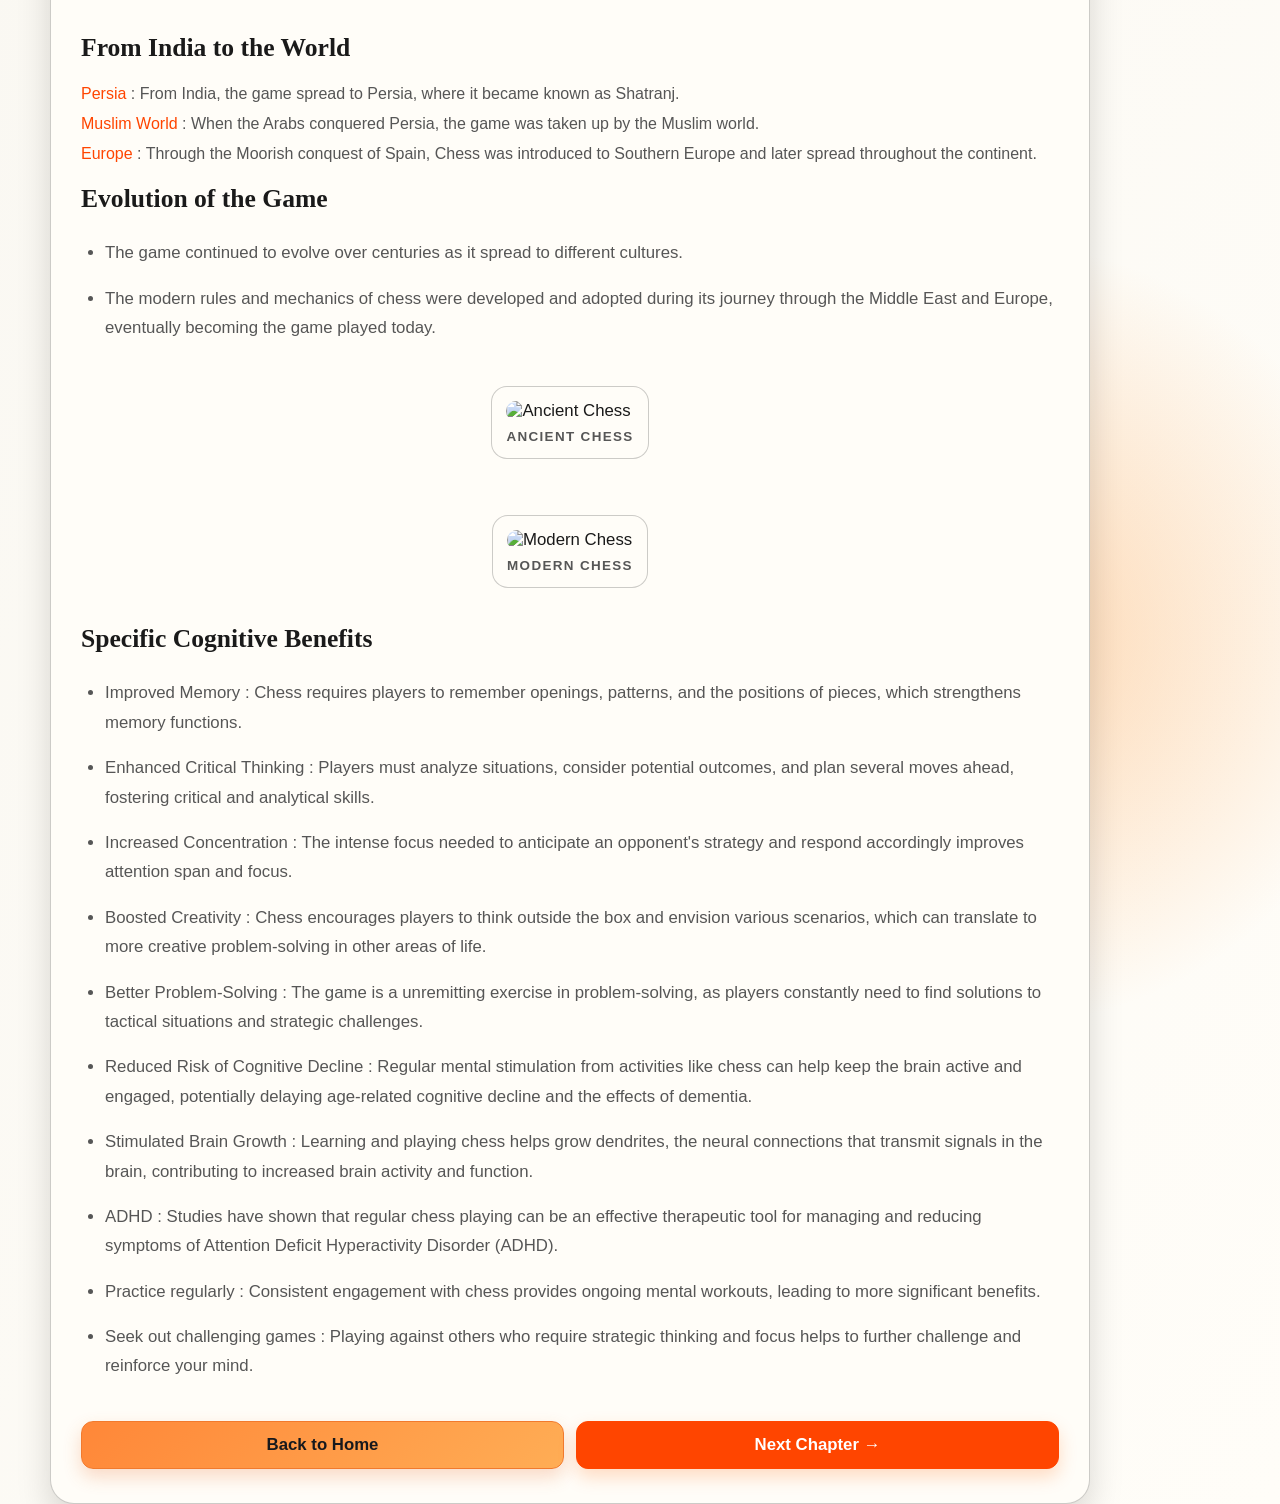
==== commit 8de4e58c: "Update ch1.html" ====
--- a/chapters/ch1.html
+++ b/chapters/ch1.html
@@ -65,6 +65,7 @@
                 <li><a href="../index.html"><span class="menu-index home-menu-icon" aria-hidden="true"><svg viewBox="0 0 24 24" fill="none" stroke="currentColor" stroke-width="2" stroke-linecap="round" stroke-linejoin="round"><path d="m3 10 9-7 9 7"/><path d="M5 9v12h14V9"/><path d="M9 21v-7h6v7"/></svg></span><span class="menu-label">Home</span></a></li>
                 <li><a href="ch2.html"><span class="menu-index">02</span><span class="menu-label">The Pieces</span></a></li>
                 <li><a href="ch3.html"><span class="menu-index">03</span><span class="menu-label">Notation</span></a></li>
+                <li><a href="ch4.html"><span class="menu-index">04</span><span class="menu-label">Tactics</span></a></li>
               </ul>
 
               <div class="menu-footer">
@@ -177,7 +178,7 @@
             </p>
 
             <figure class="chapter-figure">
-              <img src="../images%20for%20ch1.html/chess-development.jpg" alt="Chess">
+              <img src="../images/Ch1.1.png" alt="Chess">
               <figcaption>Chess</figcaption>
             </figure>
 
@@ -195,12 +196,12 @@
             </ul>
 
             <figure class="chapter-figure">
-              <img src="../images%20for%20ch1.html/ancient-chess.jpg" alt="Ancient Chess">
+              <img src="../images/Ch1.2.jpg" alt="Ancient Chess">
               <figcaption>Ancient Chess</figcaption>
             </figure>
 
             <figure class="chapter-figure">
-              <img src="../images%20for%20ch1.html/modern-chess.jpg" alt="Modern Chess">
+              <img src="../images/Ch1.3.jpg" alt="Modern Chess">
               <figcaption>Modern Chess</figcaption>
             </figure>
 
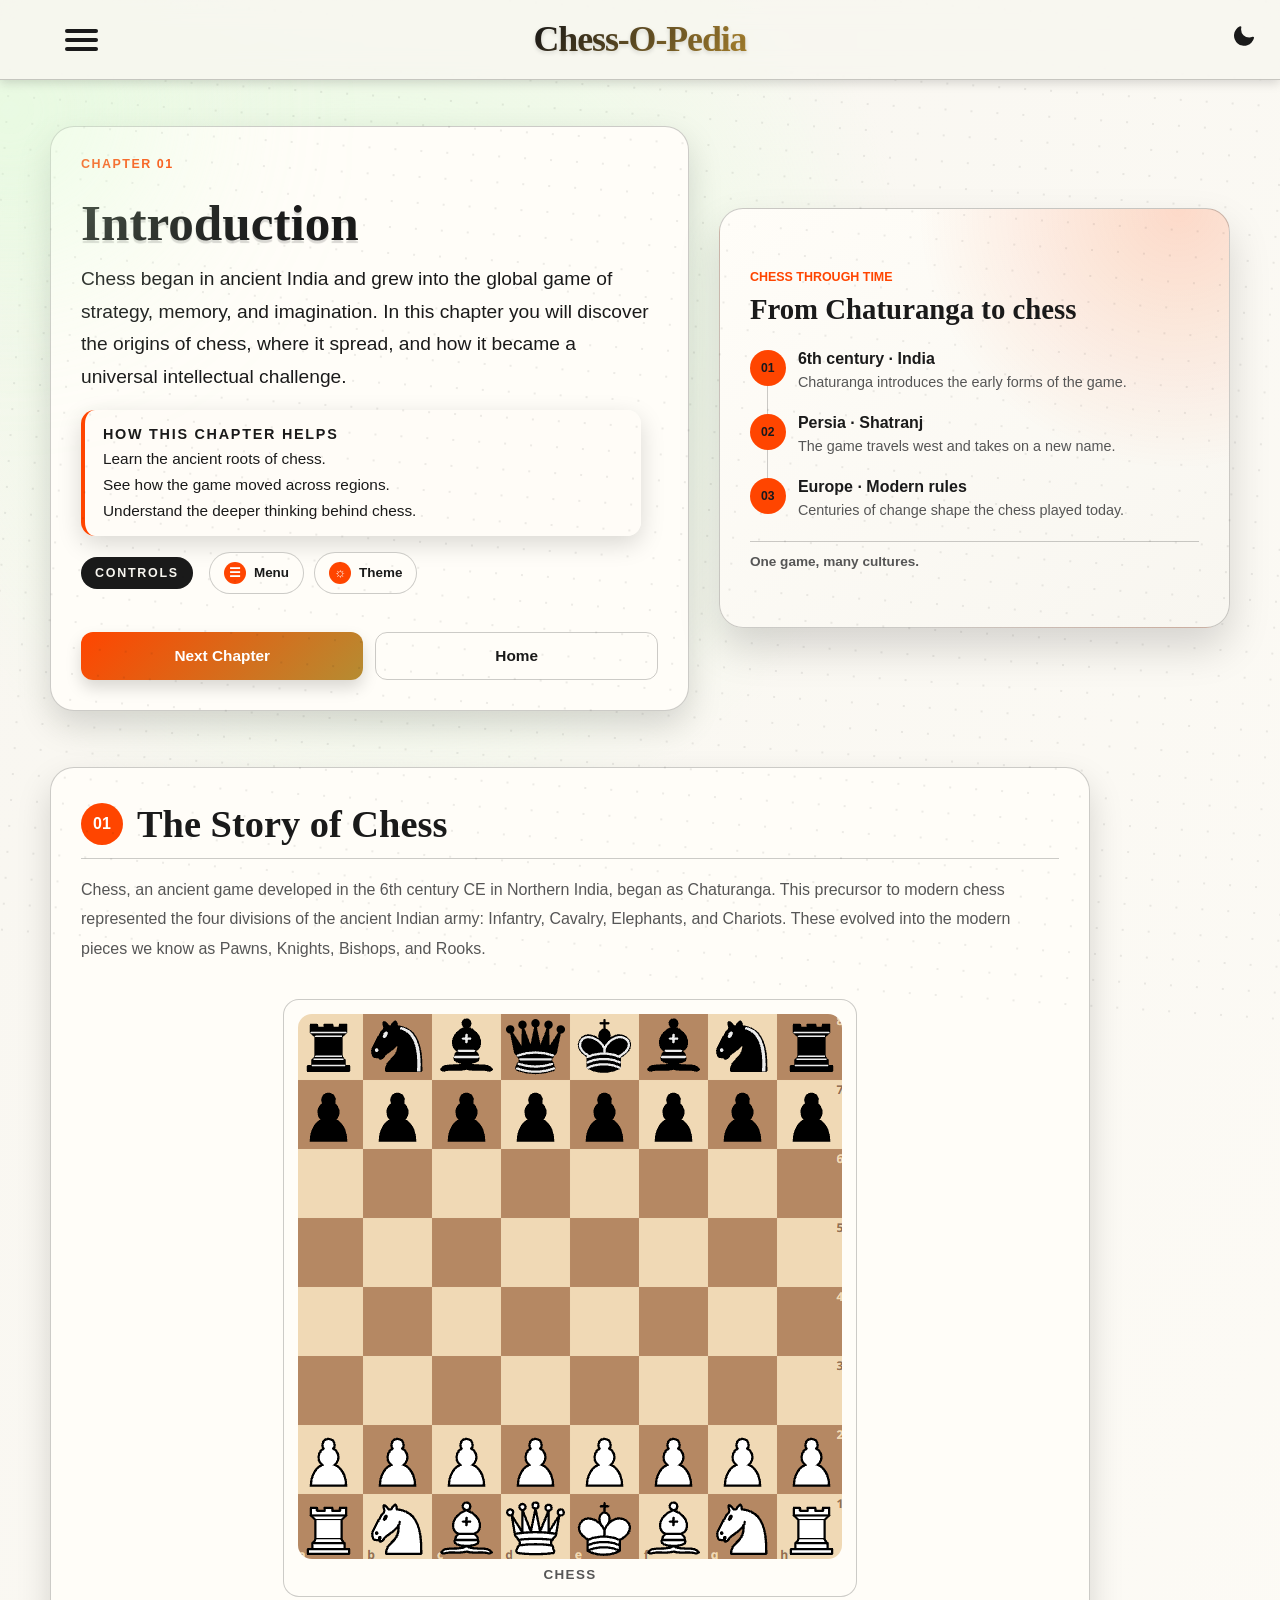
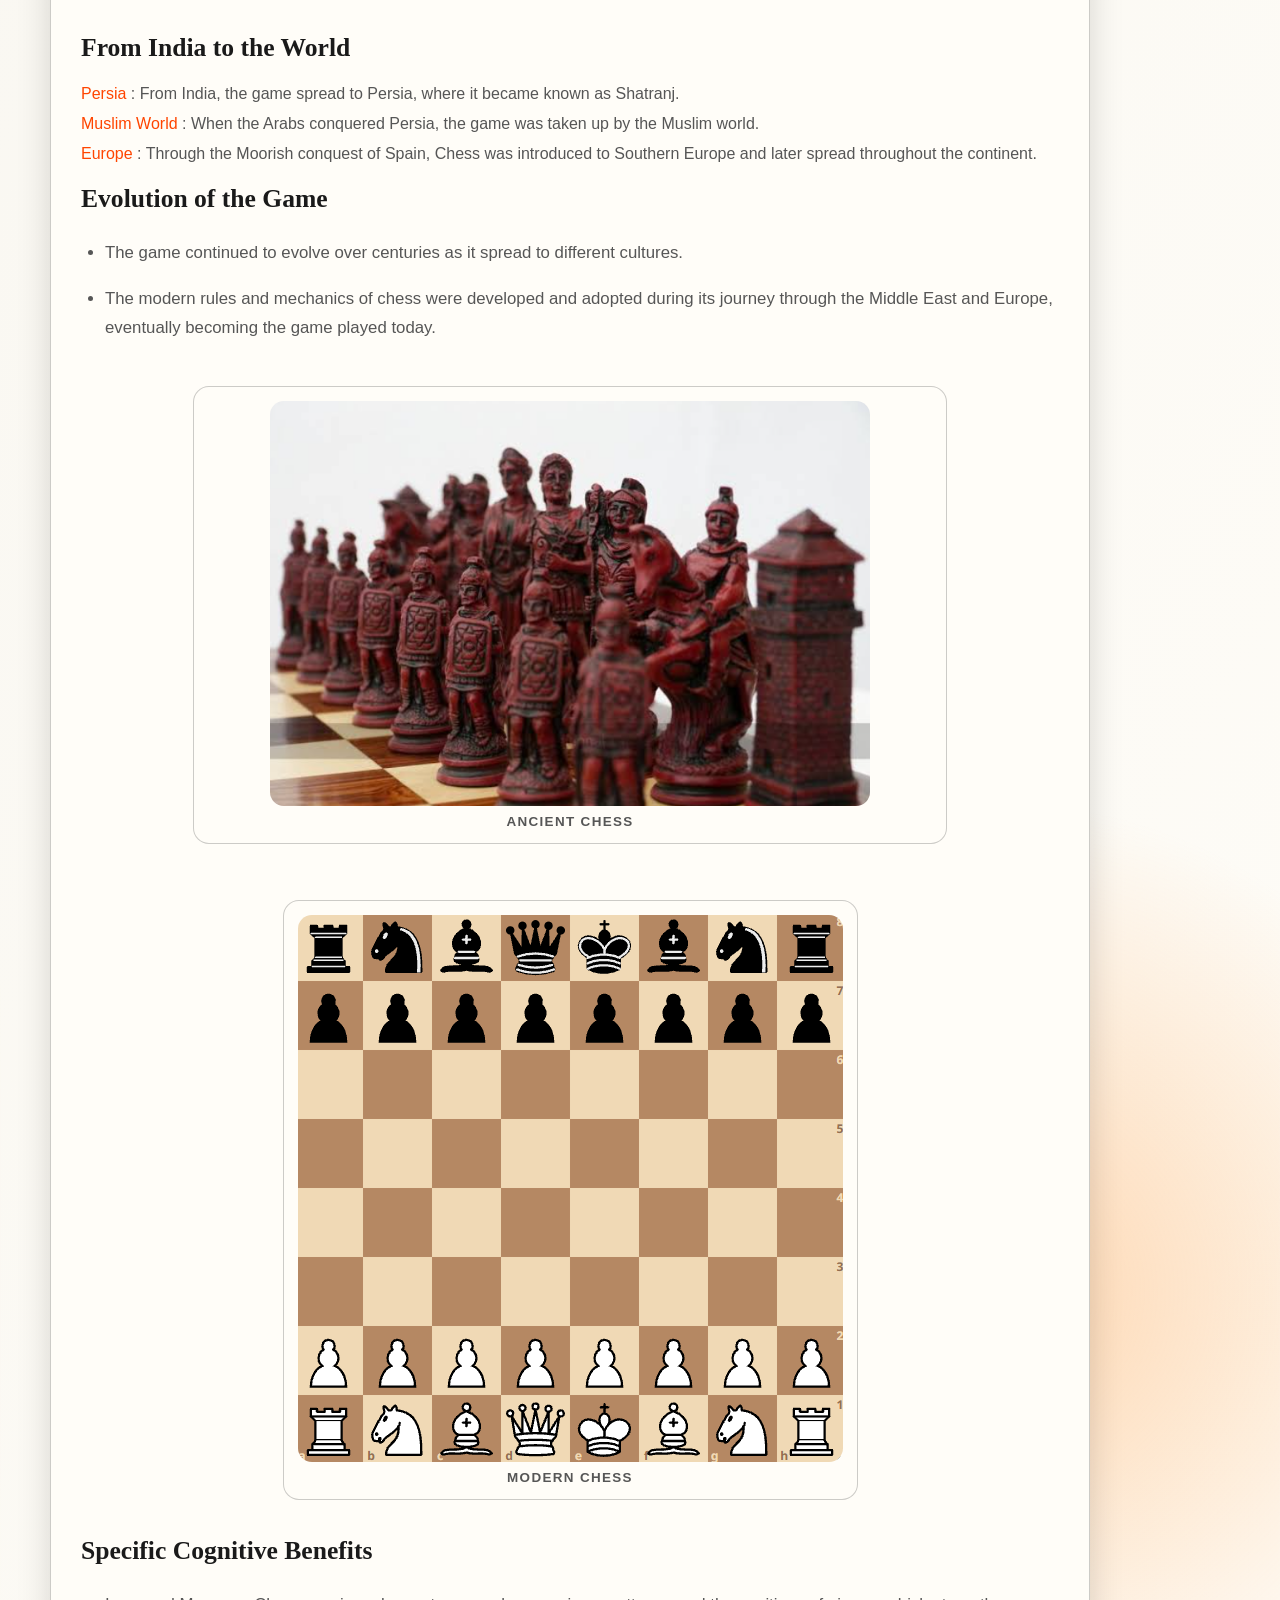
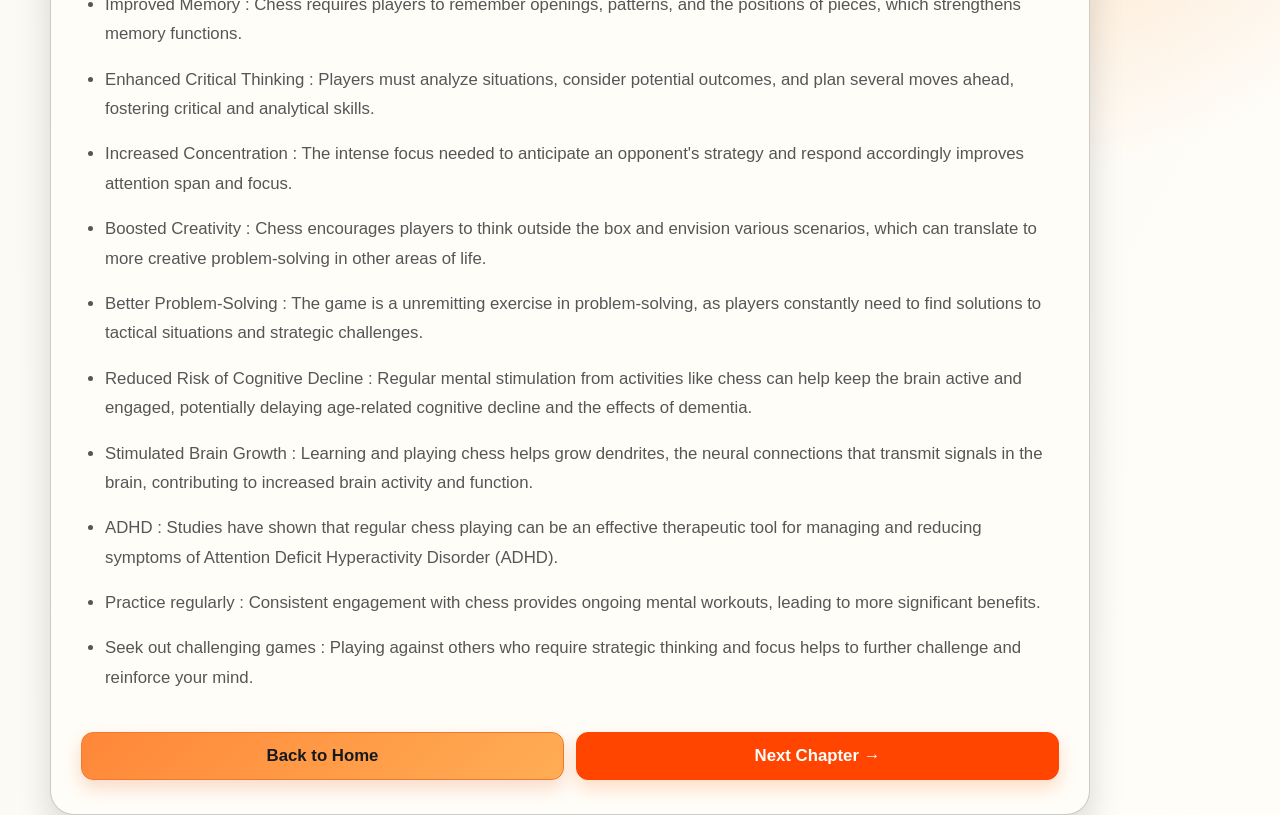
==== commit 53481fea: "Update ch1.html" ====
--- a/chapters/ch1.html
+++ b/chapters/ch1.html
@@ -196,12 +196,12 @@
             </ul>
 
             <figure class="chapter-figure">
-              <img src="../images/Ch1.2.jpg" alt="Ancient Chess">
+              <img src="../images/Ch1.2.png" alt="Ancient Chess">
               <figcaption>Ancient Chess</figcaption>
             </figure>
 
             <figure class="chapter-figure">
-              <img src="../images/Ch1.3.jpg" alt="Modern Chess">
+              <img src="../images/Ch1.3.png" alt="Modern Chess">
               <figcaption>Modern Chess</figcaption>
             </figure>
 
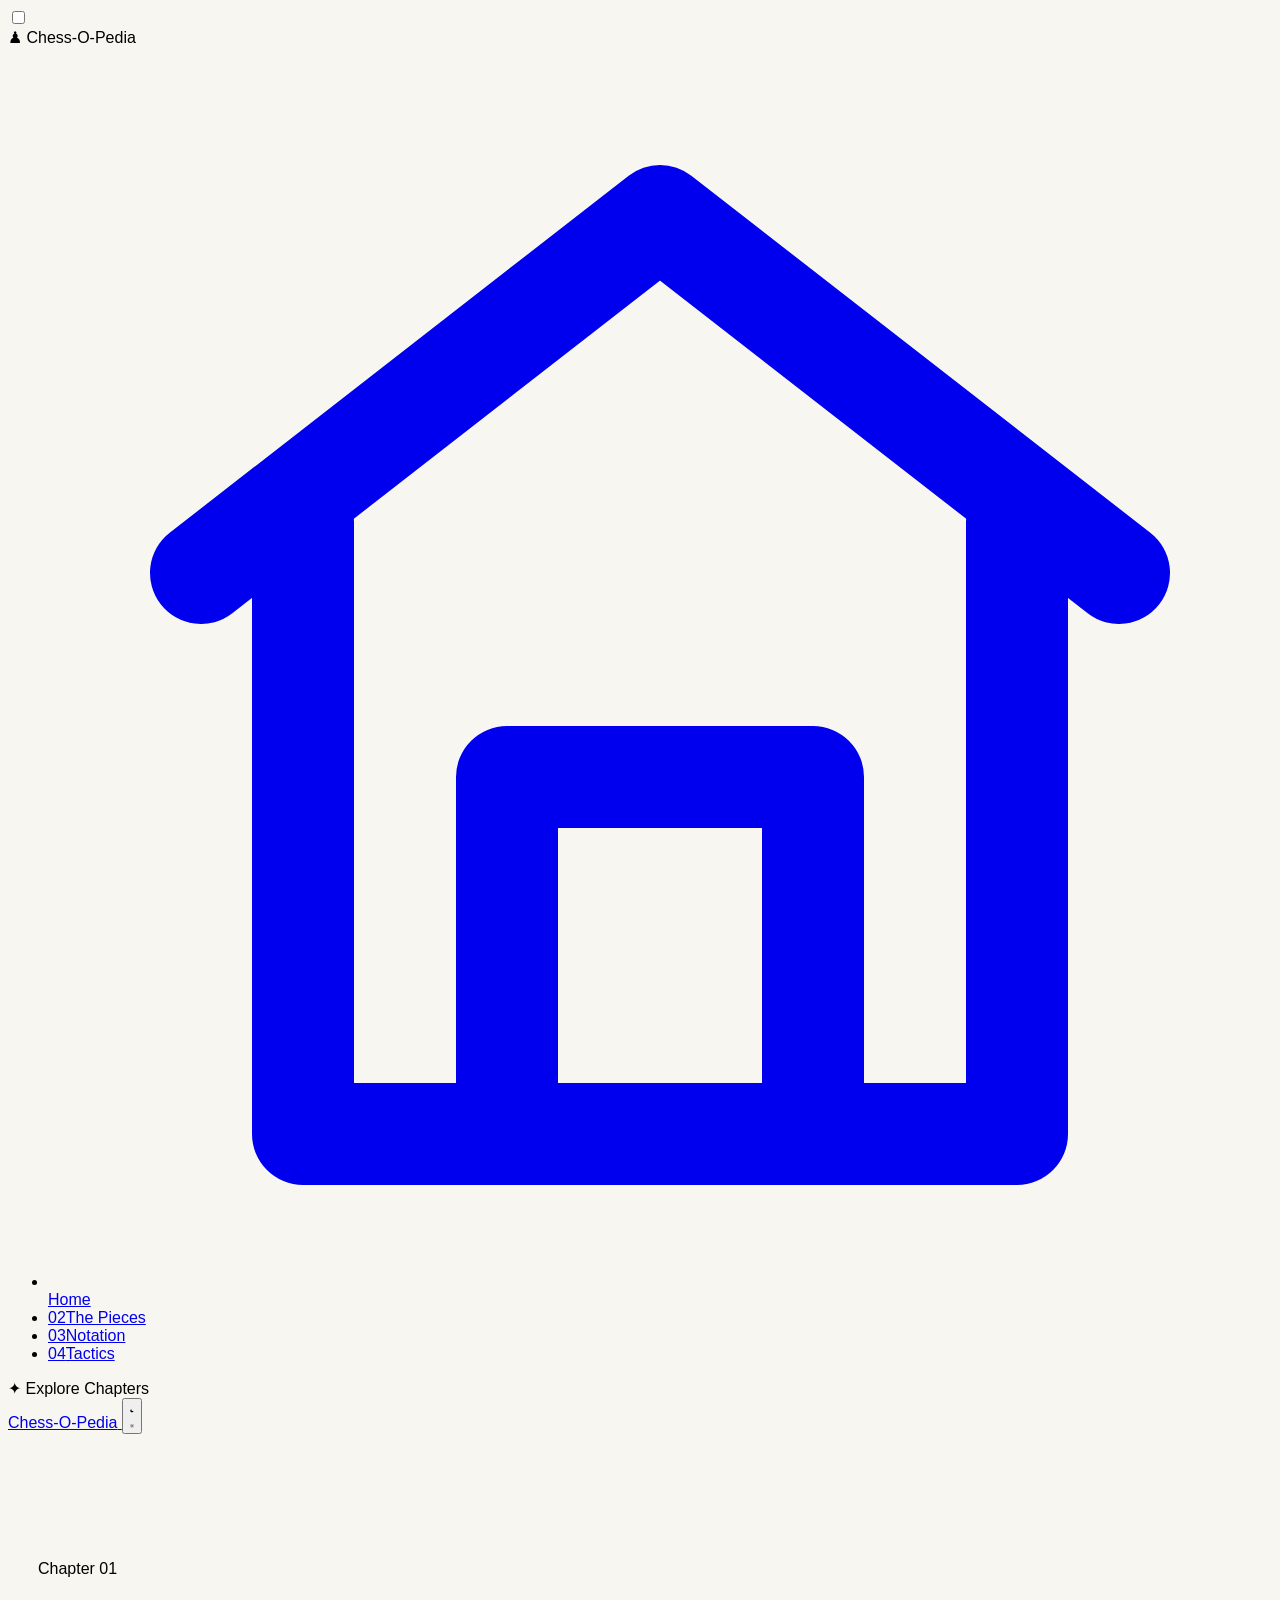
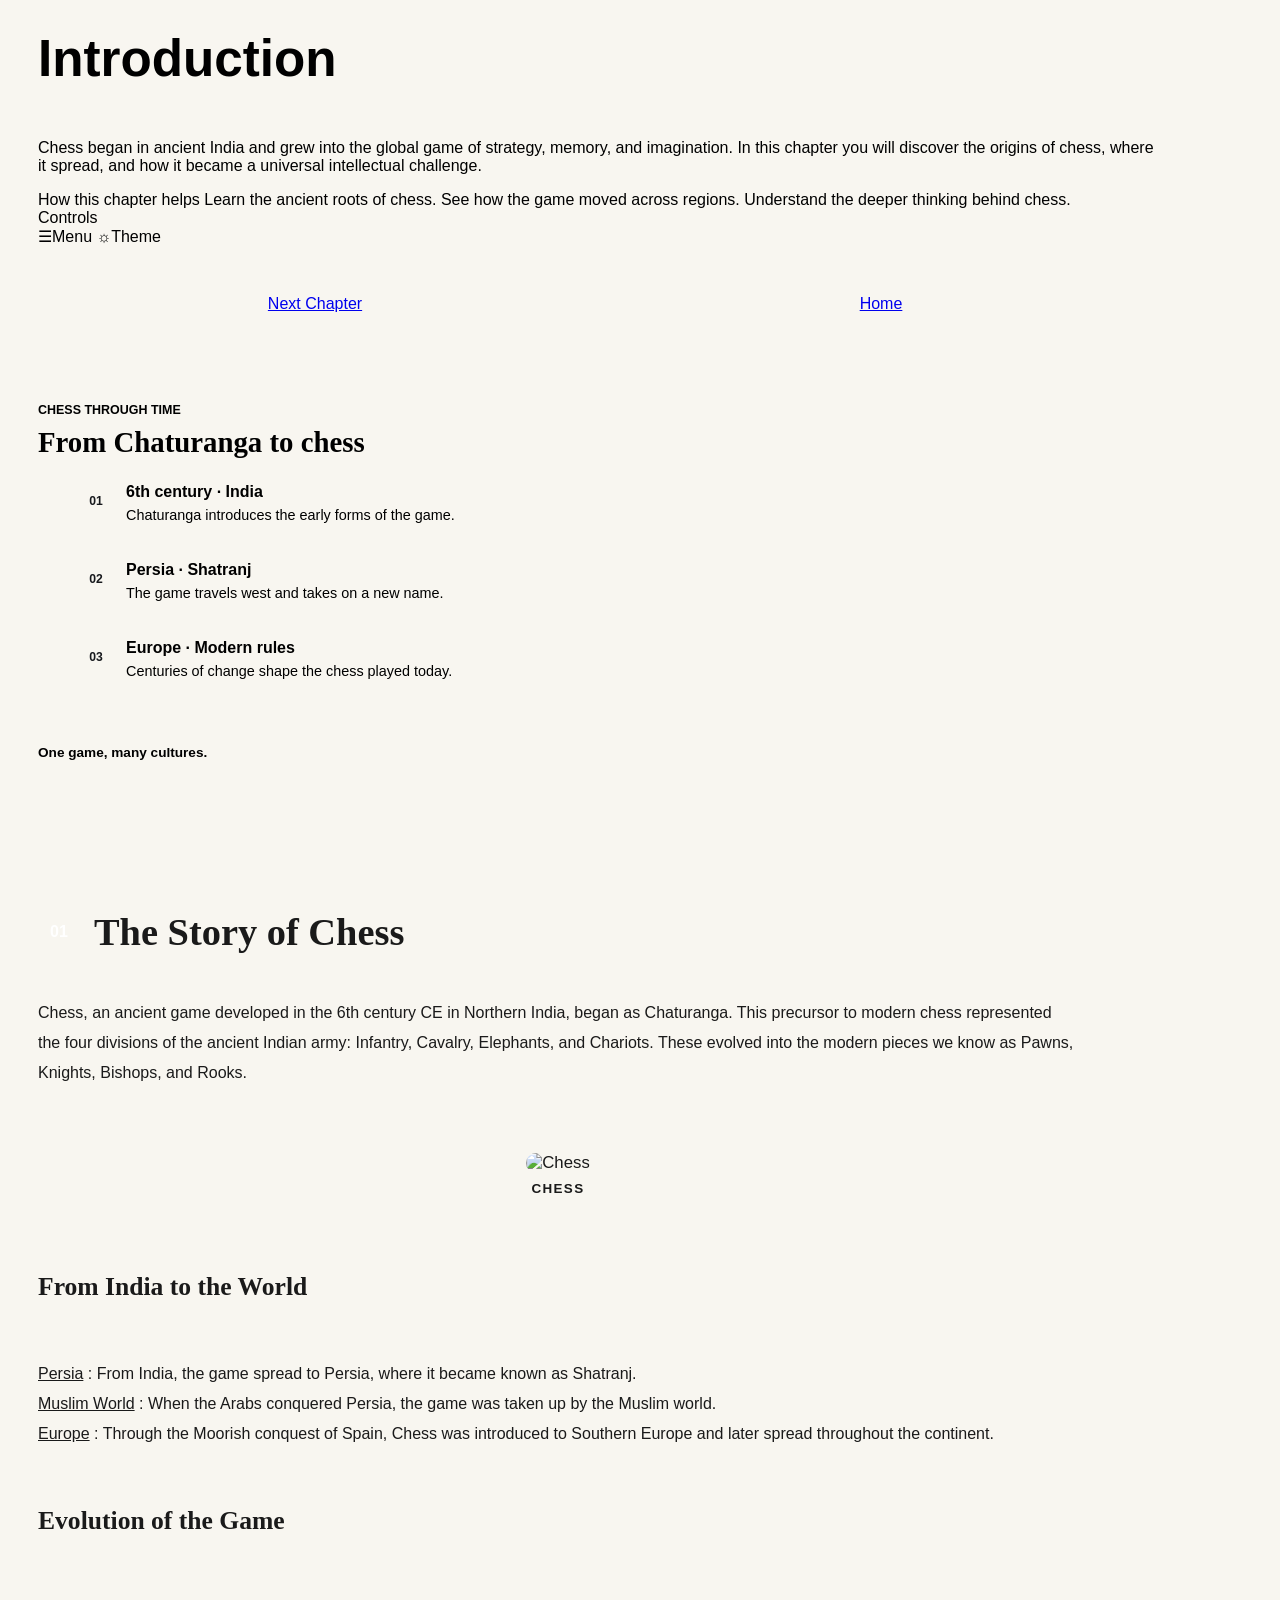
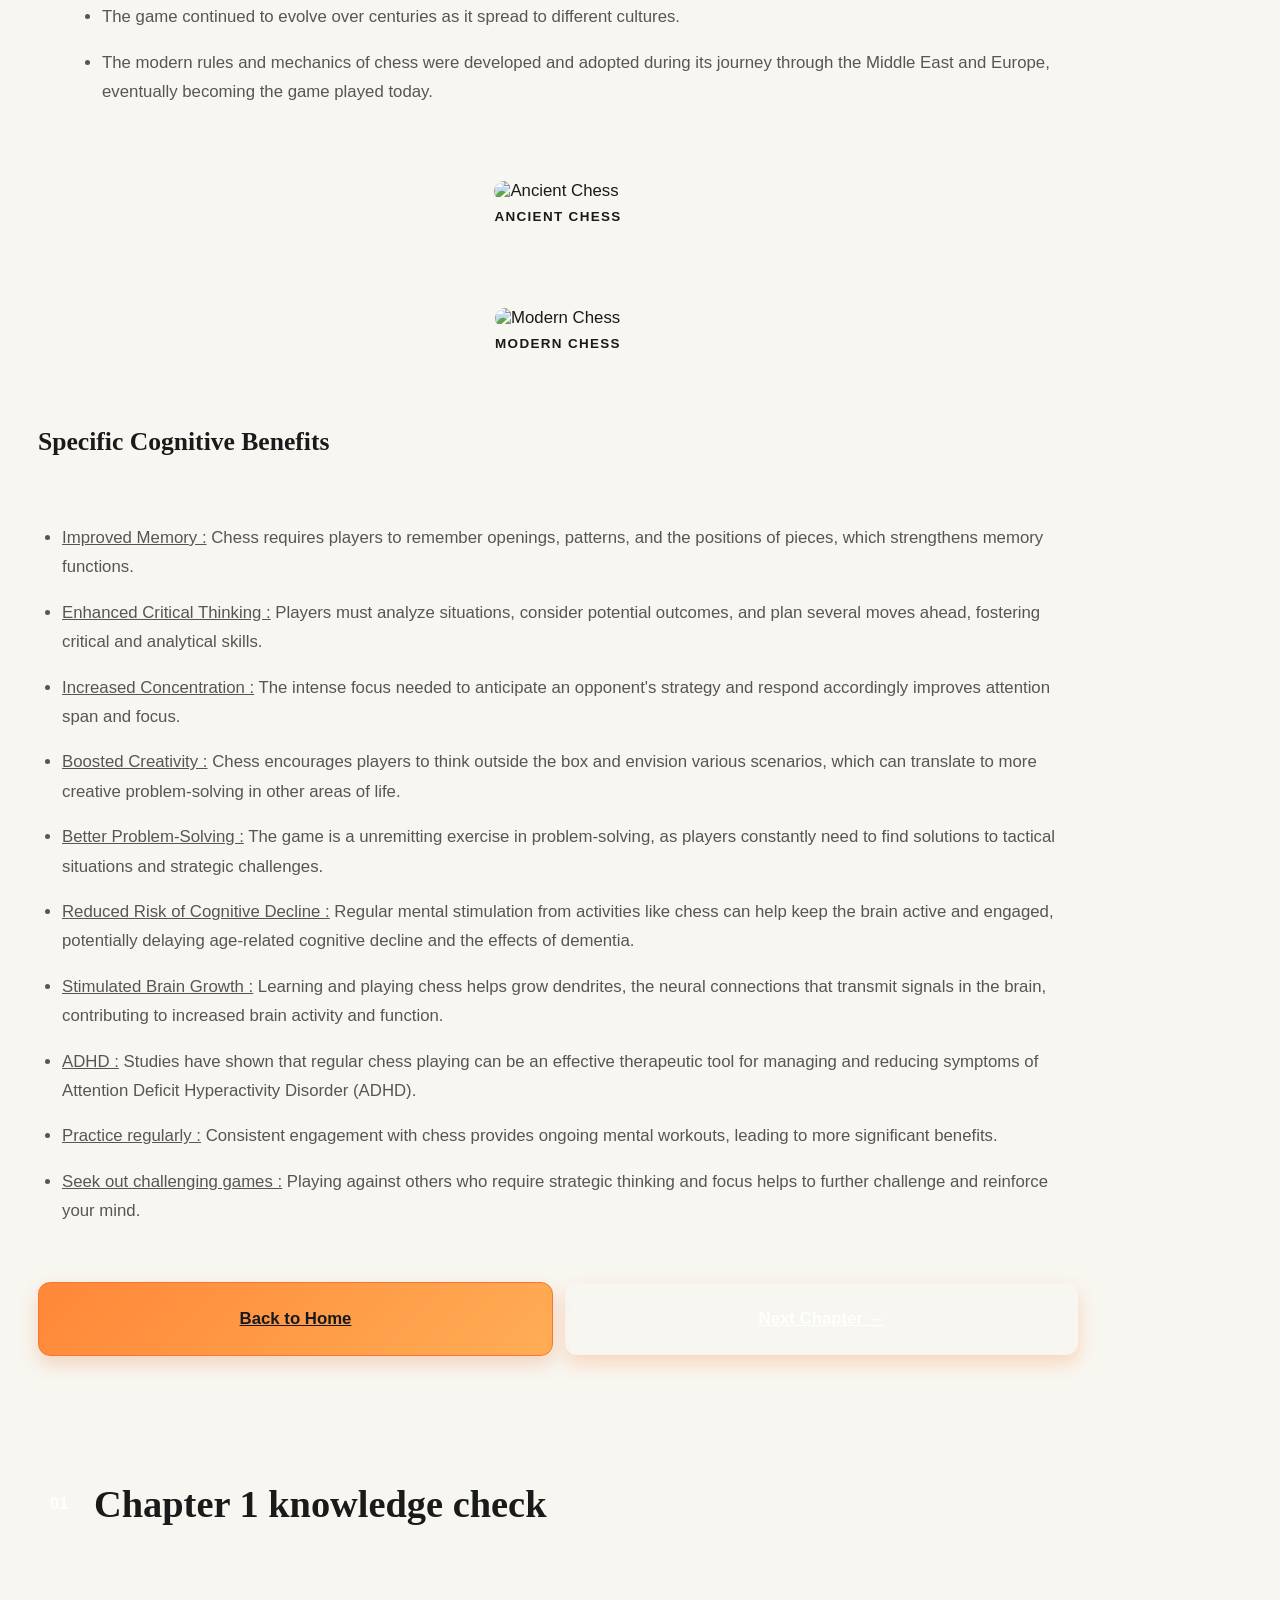
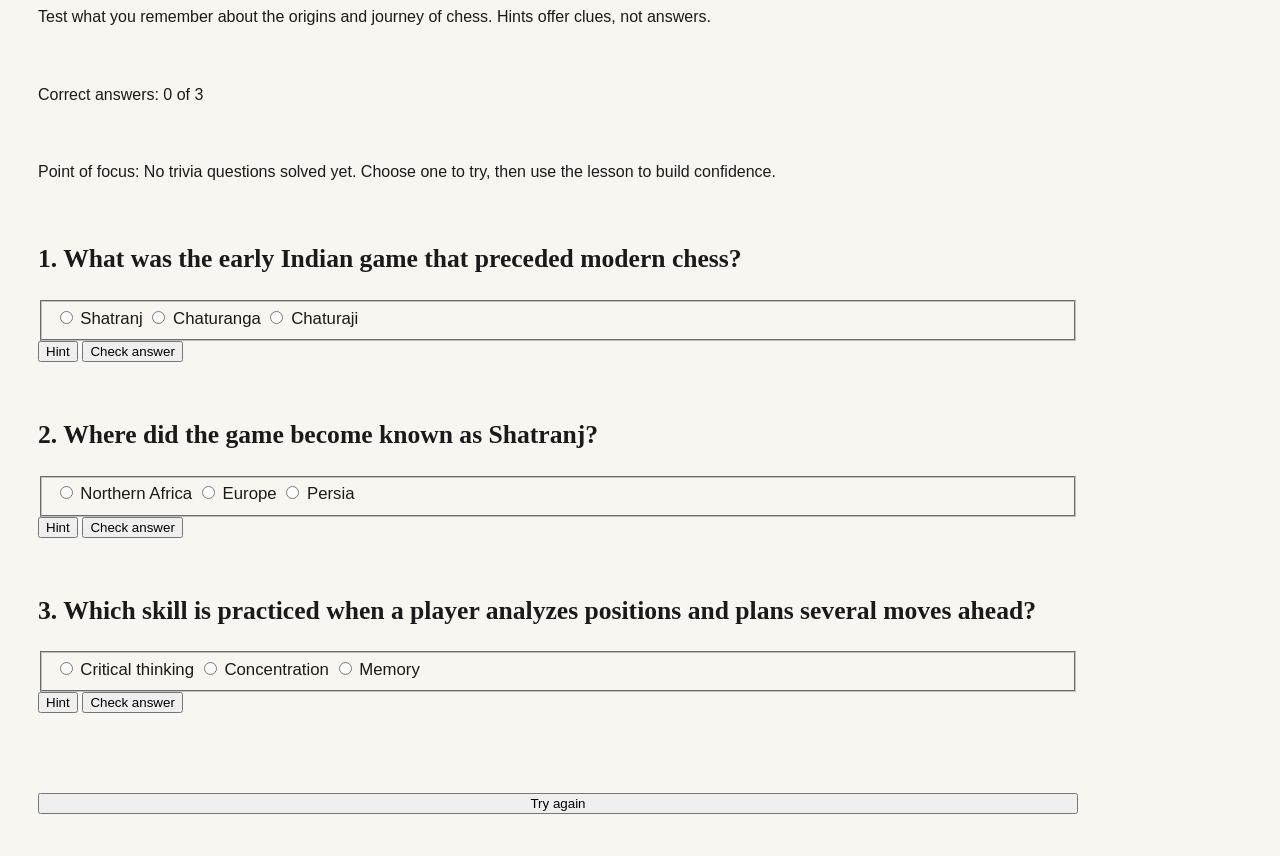
==== commit 7c6f72e0: "Modify chapter 1 HTML for styles and quiz Updated stylesheet links and added a chapter quiz section " ====
--- a/chapters/ch1.html
+++ b/chapters/ch1.html
@@ -35,8 +35,9 @@
   <meta charset="UTF-8">
   <meta name="viewport" content="width=device-width, initial-scale=1.0">
   <title>Chess-O-Pedia | Chapter 1</title>
-  <link rel="stylesheet" href="../style.css">
+  <link rel="stylesheet" href="style.css">
   <link rel="stylesheet" href="ch1.css">
+  <link rel="stylesheet" href="chapter-quiz.css">
 </head>
 <body>
   <script>
@@ -178,7 +179,7 @@
             </p>
 
             <figure class="chapter-figure">
-              <img src="../images/Ch1.1.png" alt="Chess">
+              <img src="../images%20for%20ch1.html/chess-development.jpg" alt="Chess">
               <figcaption>Chess</figcaption>
             </figure>
 
@@ -196,12 +197,12 @@
             </ul>
 
             <figure class="chapter-figure">
-              <img src="../images/Ch1.2.png" alt="Ancient Chess">
+              <img src="../images%20for%20ch1.html/ancient-chess.jpg" alt="Ancient Chess">
               <figcaption>Ancient Chess</figcaption>
             </figure>
 
             <figure class="chapter-figure">
-              <img src="../images/Ch1.3.png" alt="Modern Chess">
+              <img src="../images%20for%20ch1.html/modern-chess.jpg" alt="Modern Chess">
               <figcaption>Modern Chess</figcaption>
             </figure>
 
@@ -225,6 +226,75 @@
             </div>
           </div>
         </article>
+
+        <article class="chapter-card chapter-quiz" data-chapter-quiz aria-labelledby="chapter-quiz-title">
+          <div class="chapter-card-header">
+            <span class="chapter-card-number">01</span>
+            <h2 class="chapter-card-title" id="chapter-quiz-title">Chapter 1 knowledge check</h2>
+          </div>
+          <div class="chapter-card-content">
+            <p class="quiz-intro">Test what you remember about the origins and journey of chess. Hints offer clues, not answers.</p>
+            <p class="quiz-progress" data-quiz-progress role="status" aria-live="polite"></p>
+            <p class="quiz-focus" data-quiz-focus role="status" aria-live="polite"></p>
+
+            <section class="quiz-question" data-quiz-question data-answer="1"
+              data-hint1="Revisit the opening paragraph and the first event in the timeline."
+              data-hint2="The passage connects the early game's pieces to four divisions of an army."
+              data-explanation="Chaturanga developed in Northern India in the 6th century CE.">
+              <h3 id="ch1-question-1">1. What was the early Indian game that preceded modern chess?</h3>
+              <fieldset class="quiz-options" aria-labelledby="ch1-question-1">
+                <label class="quiz-option"><input type="radio" name="ch1-question-1" value="0"> Shatranj</label>
+                <label class="quiz-option"><input type="radio" name="ch1-question-1" value="1"> Chaturanga</label>
+                <label class="quiz-option"><input type="radio" name="ch1-question-1" value="2"> Chaturaji</label>
+              </fieldset>
+              <div class="quiz-question-actions">
+                <button class="quiz-hint" type="button" data-quiz-hint>Hint</button>
+                <button type="button" data-quiz-check>Check answer</button>
+              </div>
+              <p class="quiz-hint-text" data-quiz-hint-text aria-live="polite"></p>
+              <p class="quiz-feedback" data-quiz-feedback role="status" aria-live="polite"></p>
+            </section>
+
+            <section class="quiz-question" data-quiz-question data-answer="2"
+              data-hint1="Follow the route of the game as it travels west from India."
+              data-hint2="Focus on the place listed at the second step of the timeline."
+              data-explanation="Chess spread from India to Persia, where it became known as Shatranj.">
+              <h3 id="ch1-question-2">2. Where did the game become known as Shatranj?</h3>
+              <fieldset class="quiz-options" aria-labelledby="ch1-question-2">
+                <label class="quiz-option"><input type="radio" name="ch1-question-2" value="0"> Northern Africa</label>
+                <label class="quiz-option"><input type="radio" name="ch1-question-2" value="1"> Europe</label>
+                <label class="quiz-option"><input type="radio" name="ch1-question-2" value="2"> Persia</label>
+              </fieldset>
+              <div class="quiz-question-actions">
+                <button class="quiz-hint" type="button" data-quiz-hint>Hint</button>
+                <button type="button" data-quiz-check>Check answer</button>
+              </div>
+              <p class="quiz-hint-text" data-quiz-hint-text aria-live="polite"></p>
+              <p class="quiz-feedback" data-quiz-feedback role="status" aria-live="polite"></p>
+            </section>
+
+            <section class="quiz-question" data-quiz-question data-answer="0"
+              data-hint1="Think about what a player does before choosing a move."
+              data-hint2="It concerns judging possible outcomes, rather than memorizing positions or maintaining focus."
+              data-explanation="Considering situations and planning several moves ahead exercises critical and analytical thinking.">
+              <h3 id="ch1-question-3">3. Which skill is practiced when a player analyzes positions and plans several moves ahead?</h3>
+              <fieldset class="quiz-options" aria-labelledby="ch1-question-3">
+                <label class="quiz-option"><input type="radio" name="ch1-question-3" value="0"> Critical thinking</label>
+                <label class="quiz-option"><input type="radio" name="ch1-question-3" value="1"> Concentration</label>
+                <label class="quiz-option"><input type="radio" name="ch1-question-3" value="2"> Memory</label>
+              </fieldset>
+              <div class="quiz-question-actions">
+                <button class="quiz-hint" type="button" data-quiz-hint>Hint</button>
+                <button type="button" data-quiz-check>Check answer</button>
+              </div>
+              <p class="quiz-hint-text" data-quiz-hint-text aria-live="polite"></p>
+              <p class="quiz-feedback" data-quiz-feedback role="status" aria-live="polite"></p>
+            </section>
+
+            <p class="quiz-summary" data-quiz-summary role="status" aria-live="polite"></p>
+            <button class="quiz-reset" type="button" data-quiz-reset>Try again</button>
+          </div>
+        </article>
       </section>
     </main>
   </div>
@@ -244,7 +314,7 @@
           // Keep the current-page theme even if storage is unavailable.
         }
       });
-    });P
+    });
   </script>
   <script>
     (() => {
@@ -284,5 +354,119 @@
       });
     })();
   </script>
+  <script>
+    document.querySelectorAll('[data-chapter-quiz]').forEach(quiz => {
+      const questions = [...quiz.querySelectorAll('[data-quiz-question]')];
+      const progress = quiz.querySelector('[data-quiz-progress]');
+      const focus = quiz.querySelector('[data-quiz-focus]');
+      const summary = quiz.querySelector('[data-quiz-summary]');
+      const resetButton = quiz.querySelector('[data-quiz-reset]');
+      const completedQuestions = new Set();
+      const hintCounts = new Map();
+
+      const updateProgress = () => {
+        const solved = completedQuestions.size;
+        const remaining = questions.length - solved;
+        progress.textContent = `Correct answers: ${solved} of ${questions.length}`;
+
+        if (solved === questions.length) {
+          focus.textContent = 'Point of focus: You solved every trivia question correctly. Excellent recall across this chapter.';
+        } else if (solved > 0) {
+          focus.textContent = `Point of focus: You solved ${solved} trivia question${solved === 1 ? '' : 's'}; ${remaining} still need practice.`;
+        } else {
+          focus.textContent = 'Point of focus: No trivia questions solved yet. Choose one to try, then use the lesson to build confidence.';
+        }
+      };
+
+      questions.forEach(question => {
+        const hintButton = question.querySelector('[data-quiz-hint]');
+        const checkButton = question.querySelector('[data-quiz-check]');
+        const hintText = question.querySelector('[data-quiz-hint-text]');
+        const feedback = question.querySelector('[data-quiz-feedback]');
+        const options = [...question.querySelectorAll('input[type="radio"]')];
+
+        options.forEach(option => {
+          option.addEventListener('change', () => {
+            completedQuestions.delete(question);
+            question.classList.remove('is-correct');
+            feedback.textContent = '';
+            feedback.removeAttribute('data-state');
+            summary.textContent = '';
+            updateProgress();
+          });
+        });
+
+        hintButton.addEventListener('click', () => {
+          const hintsUsed = hintCounts.get(question) || 0;
+          const nextHint = hintsUsed + 1;
+          const hint = question.dataset[`hint${nextHint}`];
+
+          if (!hint) {
+            hintText.textContent = 'That is all the hints for this question. Take another look at the lesson and try a choice.';
+            return;
+          }
+
+          hintCounts.set(question, nextHint);
+          hintText.textContent = hint;
+          hintButton.textContent = nextHint < 2 ? 'Show another hint' : 'Hints used';
+          hintButton.disabled = nextHint >= 2;
+        });
+
+        checkButton.addEventListener('click', () => {
+          const selectedOption = options.find(option => option.checked);
+
+          if (!selectedOption) {
+            feedback.textContent = 'Choose an option before checking your answer.';
+            feedback.dataset.state = 'try-again';
+            return;
+          }
+
+          if (Number(selectedOption.value) !== Number(question.dataset.answer)) {
+            completedQuestions.delete(question);
+            question.classList.remove('is-correct');
+            summary.textContent = '';
+            feedback.textContent = 'Not quite. Revisit the lesson or use a hint, then try another choice.';
+            feedback.dataset.state = 'try-again';
+            updateProgress();
+            return;
+          }
+
+          completedQuestions.add(question);
+          question.classList.add('is-correct');
+          feedback.textContent = `Correct. ${question.dataset.explanation}`;
+          feedback.dataset.state = 'correct';
+          updateProgress();
+
+          if (completedQuestions.size === questions.length) {
+            summary.textContent = 'Quiz complete! You answered every question correctly.';
+          }
+        });
+      });
+
+      resetButton.addEventListener('click', () => {
+        completedQuestions.clear();
+        hintCounts.clear();
+        summary.textContent = '';
+
+        questions.forEach(question => {
+          question.classList.remove('is-correct');
+          question.querySelectorAll('input[type="radio"]').forEach(option => {
+            option.checked = false;
+            option.disabled = false;
+          });
+          question.querySelector('[data-quiz-hint-text]').textContent = '';
+          question.querySelector('[data-quiz-feedback]').textContent = '';
+          question.querySelector('[data-quiz-feedback]').removeAttribute('data-state');
+          question.querySelector('[data-quiz-hint]').disabled = false;
+          question.querySelector('[data-quiz-hint]').textContent = 'Hint';
+          question.querySelector('[data-quiz-check]').disabled = false;
+        });
+
+        updateProgress();
+      });
+
+      updateProgress();
+    });
+  </script>
 </body>
 </html>
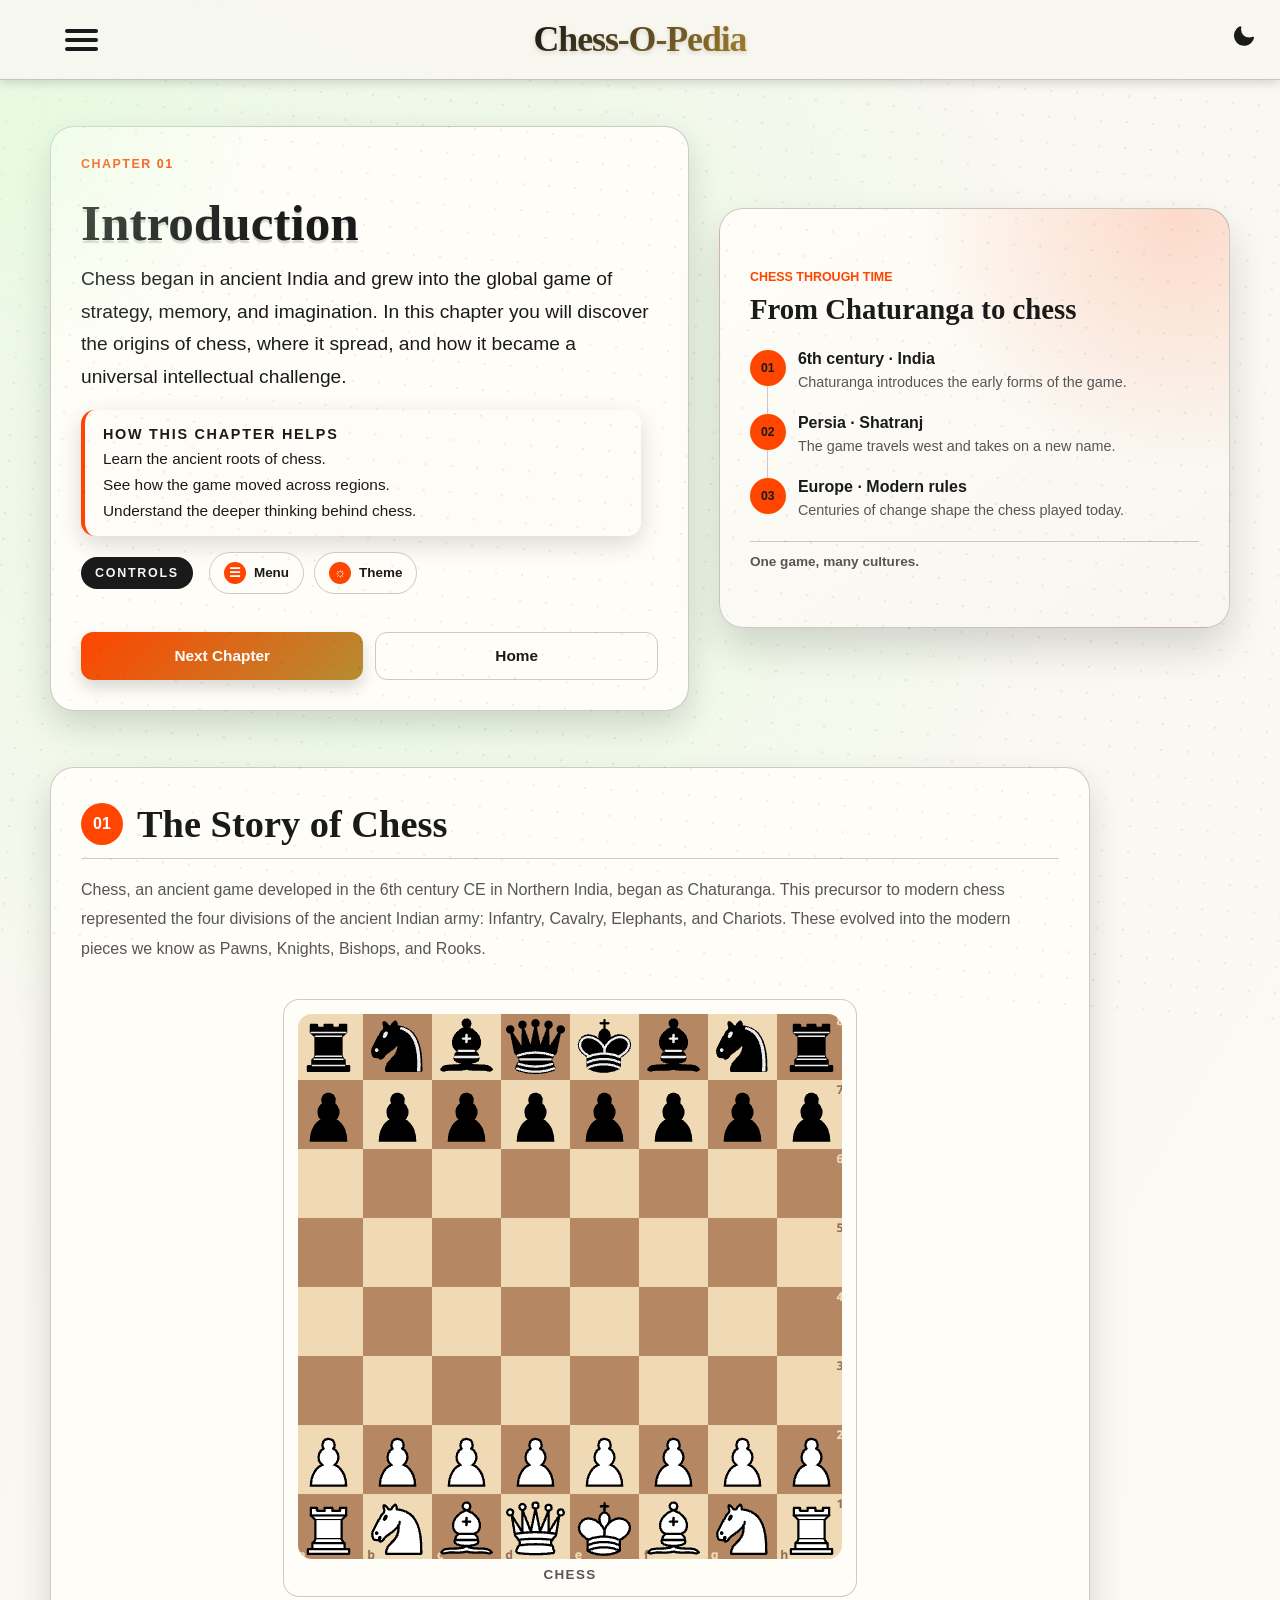
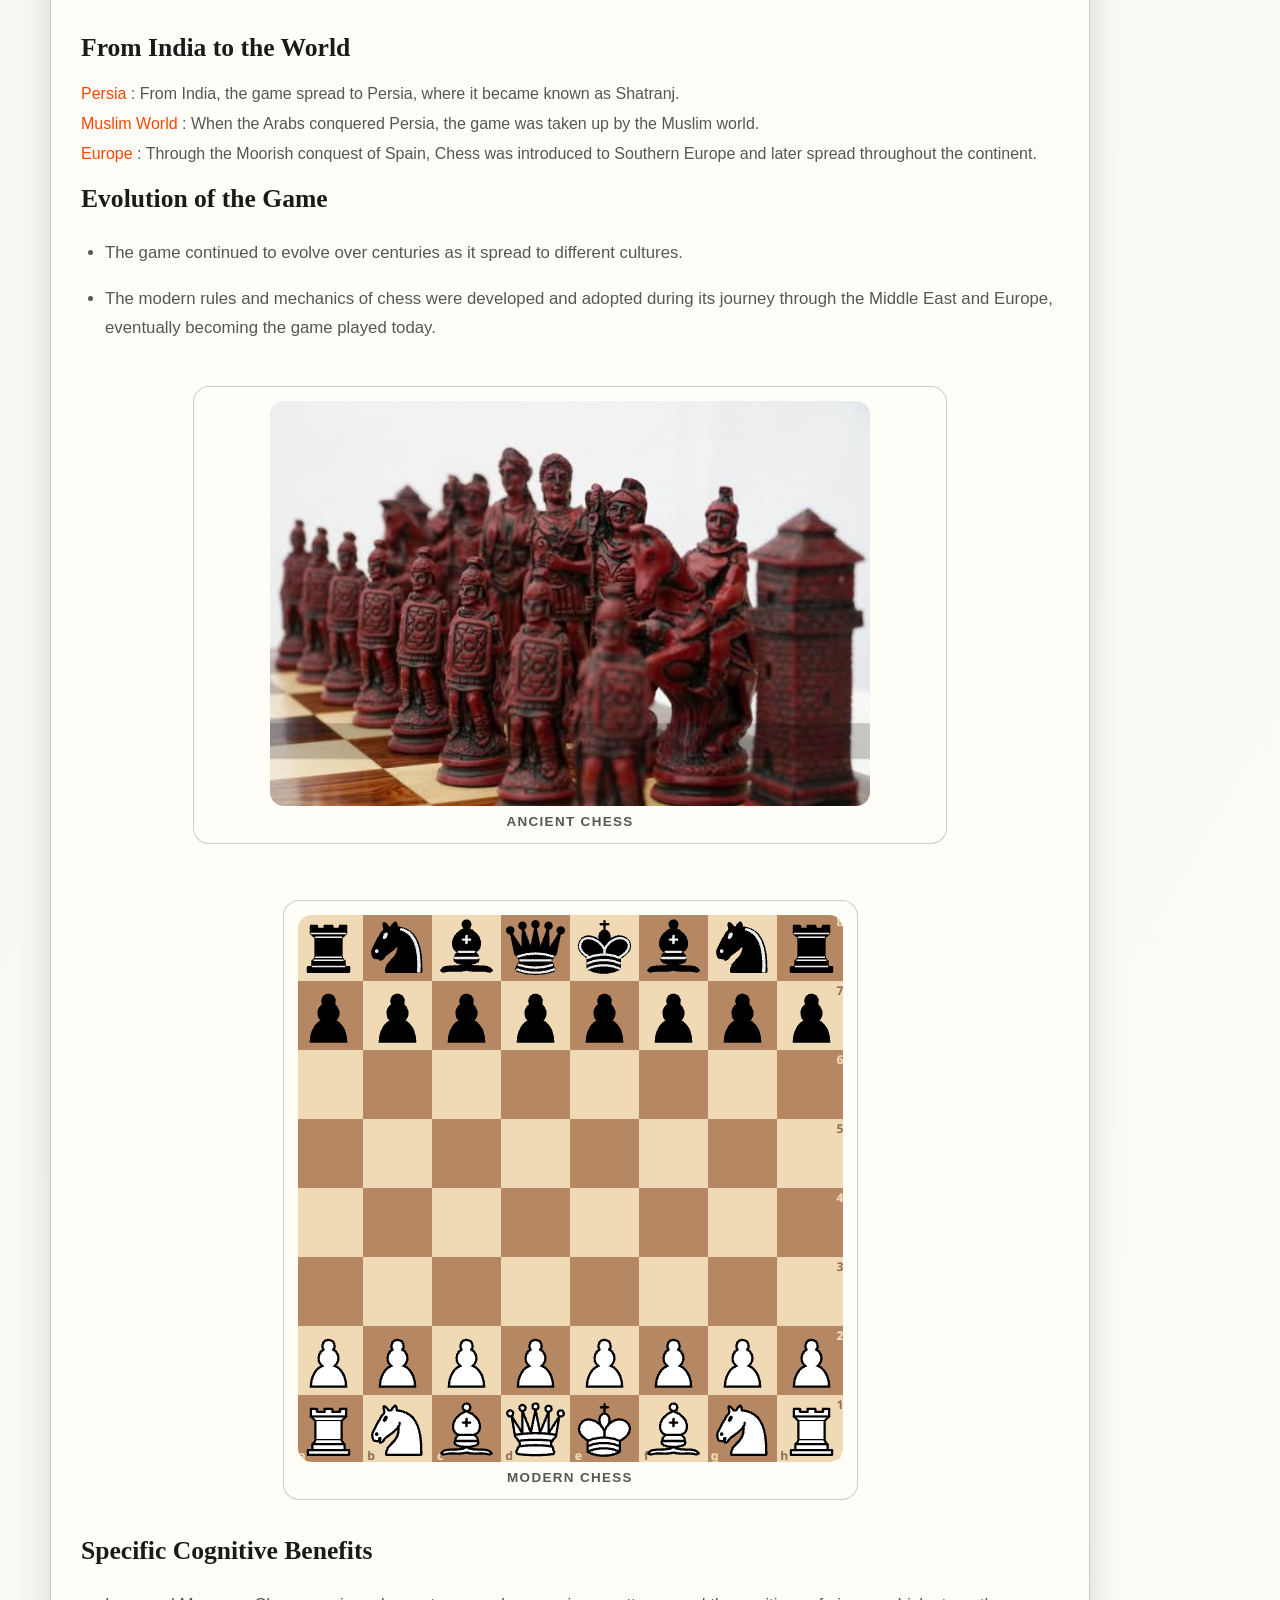
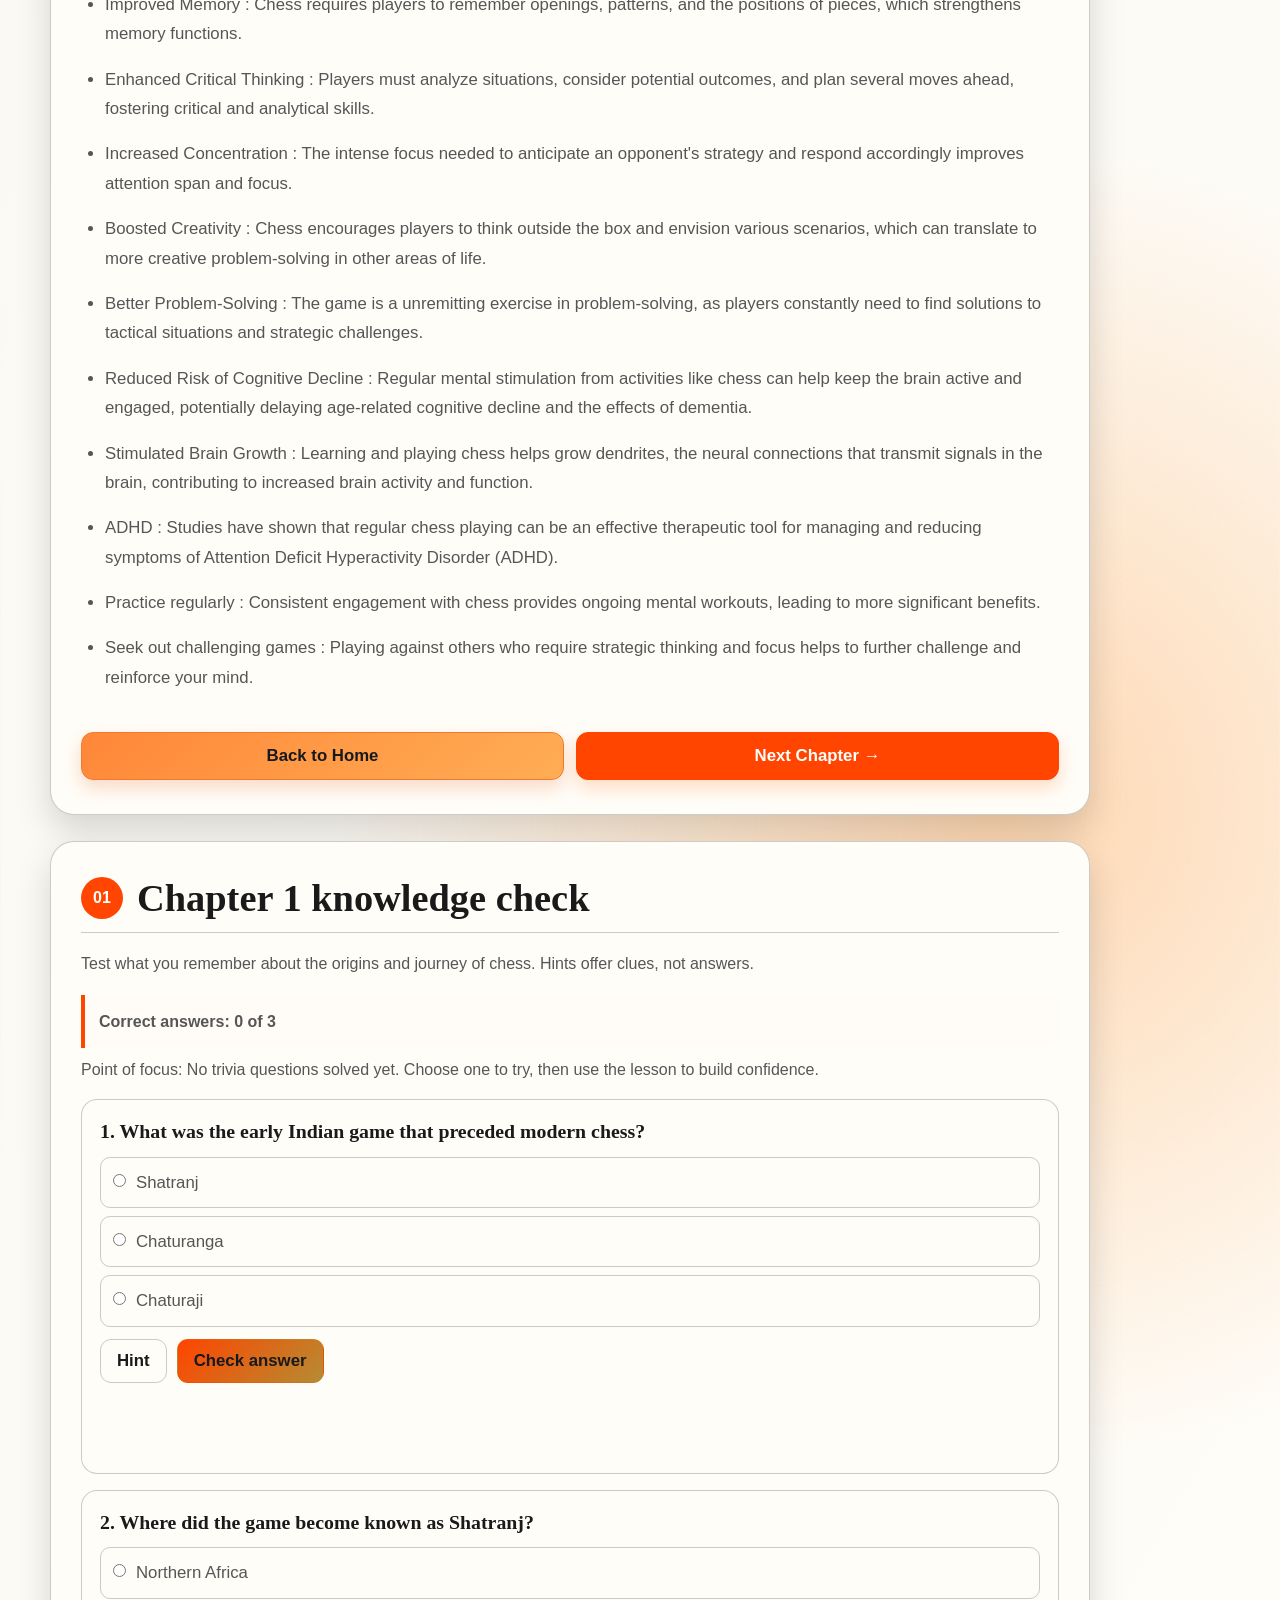
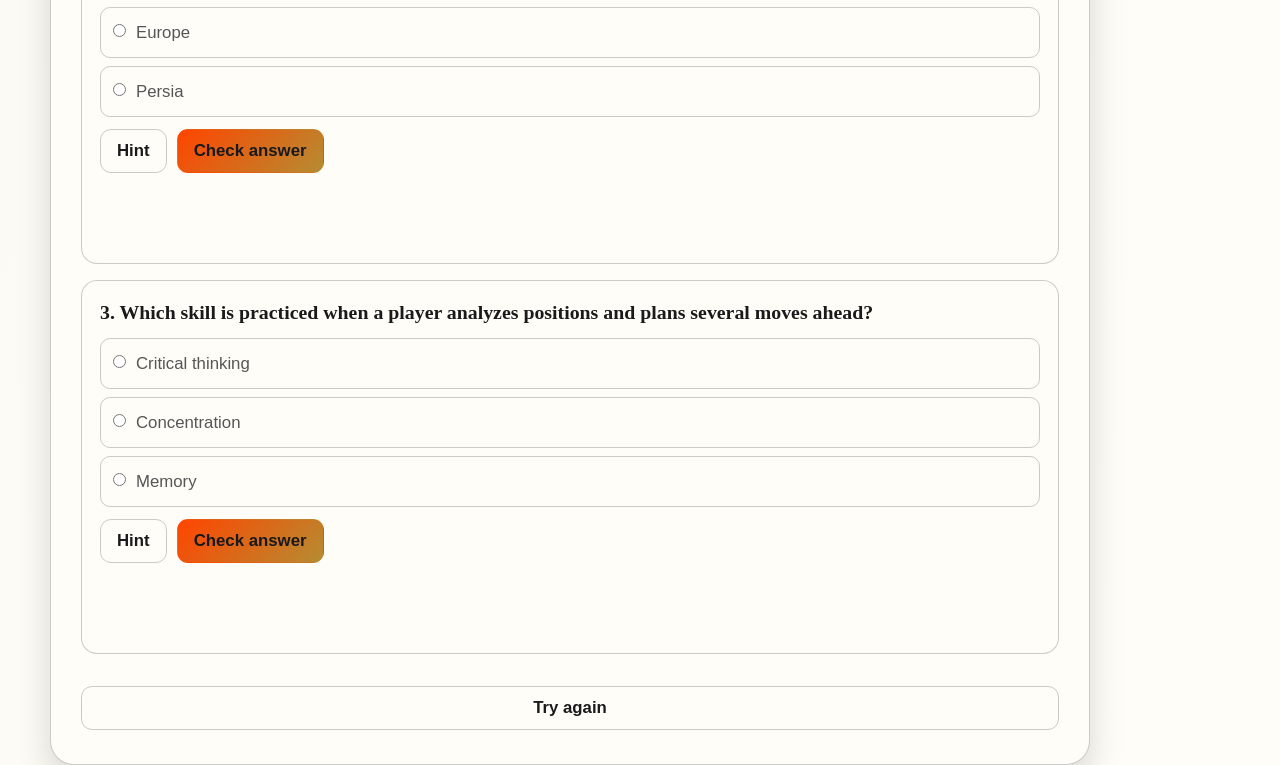
==== commit 519d695b: "Update stylesheet links and image sources in chapter 1" ====
--- a/chapters/ch1.html
+++ b/chapters/ch1.html
@@ -35,9 +35,8 @@
   <meta charset="UTF-8">
   <meta name="viewport" content="width=device-width, initial-scale=1.0">
   <title>Chess-O-Pedia | Chapter 1</title>
-  <link rel="stylesheet" href="style.css">
+  <link rel="stylesheet" href="../style.css">
   <link rel="stylesheet" href="ch1.css">
-  <link rel="stylesheet" href="chapter-quiz.css">
 </head>
 <body>
   <script>
@@ -179,7 +178,7 @@
             </p>
 
             <figure class="chapter-figure">
-              <img src="../images%20for%20ch1.html/chess-development.jpg" alt="Chess">
+              <img src="../images/Ch1.1.png" alt="Chess">
               <figcaption>Chess</figcaption>
             </figure>
 
@@ -197,12 +196,12 @@
             </ul>
 
             <figure class="chapter-figure">
-              <img src="../images%20for%20ch1.html/ancient-chess.jpg" alt="Ancient Chess">
+              <img src="../images/Ch1.2.png" alt="Ancient Chess">
               <figcaption>Ancient Chess</figcaption>
             </figure>
 
             <figure class="chapter-figure">
-              <img src="../images%20for%20ch1.html/modern-chess.jpg" alt="Modern Chess">
+              <img src="../images/Ch1.3.png" alt="Modern Chess">
               <figcaption>Modern Chess</figcaption>
             </figure>
 
--- a/style.css
+++ b/style.css
@@ -0,0 +1,1210 @@
+/* ===================================================
+   1. Theme Variables & Reset
+=================================================== */
+
+:root {
+  --bg-color: #f8f6f0;
+  --panel-color: #fffdf8;
+  --text-color: #1a1a1a;
+  --soft-text: #565656;
+  --line-color: rgba(0, 0, 0, 0.2);
+  --hr-gradient: linear-gradient(90deg, transparent, rgba(0, 0, 0, 0.2), transparent);
+  --menu-bg: #f8f6f0;
+  --menu-panel: #fffaf4;
+  --accent: orangered;
+  --shadow: rgba(0, 0, 0, 0.15);
+  --gold: #b58c32;
+  --lime: #d6ffd1;
+  --sage: #adbd8c;
+  --cream: #fffdf1;
+  --chess-light: #f3d9b6;
+  --chess-dark: #3f301e;
+}
+
+body.dark-mode {
+  --bg-color: #121316;
+  --panel-color: #202329;
+  --text-color: #f0f0f0;
+  --soft-text: #cfcfcf;
+  --line-color: rgba(255, 255, 255, 0.4);
+  --hr-gradient: linear-gradient(90deg, transparent, rgba(255, 255, 255, 0.2), transparent);
+  --menu-bg: #202329;
+  --menu-panel: #171a20;
+  --accent: #ffb38f;
+  --shadow: rgba(0, 0, 0, 0.4);
+  --gold: #f6d690;
+  --lime: #b7f8b4;
+  --sage: #96b275;
+  --cream: #f7f2dc;
+  --chess-light: #dfb987;
+  --chess-dark: #1d4428;
+}
+
+* {
+  box-sizing: border-box;
+  -webkit-box-sizing: border-box;
+  margin: 0;
+  padding: 0;
+  text-decoration: none;
+}
+
+body {
+  font-family: Arial, sans-serif;
+  background:
+    radial-gradient(circle at 30% 8%, rgba(214, 255, 209, 0.55), transparent 14%),
+    radial-gradient(circle at 78% 72%, rgba(255, 171, 93, 0.45), transparent 16%),
+    linear-gradient(120deg, var(--bg-color), var(--panel-color));
+  color: var(--text-color);
+  transition: background-color 0.4s ease, color 0.4s ease;
+  min-height: 100vh;
+  overflow-x: hidden;
+  -webkit-overflow-scrolling: touch;
+}
+
+body::before {
+  content: "";
+  position: fixed;
+  inset: -80px;
+  background-image: radial-gradient(var(--line-color) 1px, transparent 1px);
+  background-size: 26px 26px;
+  transform: rotate(4deg);
+  opacity: 0.35;
+  pointer-events: none;
+  animation: driftGrid 14s ease-in-out infinite alternate;
+}
+
+body::after {
+  content: "";
+  position: fixed;
+  width: 460px;
+  height: 460px;
+  left: -220px;
+  top: -120px;
+  border-radius: 50%;
+  background: radial-gradient(circle, var(--lime), transparent 72%);
+  filter: blur(80px);
+  opacity: 0.62;
+  pointer-events: none;
+  animation: orbFloat 11s ease-in-out infinite alternate;
+}
+
+.page {
+  min-height: 100vh;
+  background: transparent;
+}
+
+/* ===================================================
+   2. Header & Top Layout
+=================================================== */
+.site-header {
+  position: fixed;
+  top: 0;
+  left: 0;
+  width: 100%;
+  height: 80px;
+  background: color-mix(in srgb, var(--bg-color) 88%, transparent);
+  border-bottom: 1px solid var(--line-color);
+  z-index: 1000;
+  box-shadow: 0 3px 10px var(--shadow);
+  backdrop-filter: blur(12px);
+}
+
+.header-row {
+  position: relative;
+  width: min(100%, 1200px);
+  height: 80px;
+  margin: 0 auto;
+  display: flex;
+  align-items: center;
+  justify-content: space-between;
+  padding: 0 16px;
+}
+
+.main-nav {
+  display: flex;
+  align-items: center;
+}
+
+.top-title {
+  position: absolute;
+  top: 0;
+  left: 50%;
+  transform: translateX(-50%);
+  height: 80px;
+  display: flex;
+  align-items: center;
+  justify-content: center;
+  z-index: 2;
+}
+
+.top-title-text {
+  font-family: Georgia, "Times New Roman", serif;
+  font-size: clamp(1.8rem, 2.8vw, 2.6rem);
+  font-weight: 700;
+  color: var(--text-color);
+  margin: 0;
+  letter-spacing: -0.03em;
+  line-height: 1;
+  text-shadow: 0 2px 4px var(--shadow);
+  background: linear-gradient(135deg, var(--text-color), var(--gold));
+  -webkit-background-clip: text;
+  background-clip: text;
+  -webkit-text-fill-color: transparent;
+}
+
+/* ==========================================
+   3. Menu Toggle Container
+========================================== */
+.menu-toggle {
+  position: relative;
+  display: flex;
+  align-items: center;
+  min-height: 50px;
+  z-index: 1004;
+}
+
+.menu-checkbox {
+  position: absolute;
+  left: 0;
+  top: 0;
+  opacity: 0;
+  width: 50px;
+  height: 50px;
+  cursor: pointer;
+  z-index: 1005;
+}
+
+.hamburger {
+  position: relative;
+  width: 50px;
+  height: 50px;
+  display: flex;
+  flex-direction: column;
+  align-items: center;
+  justify-content: center;
+  gap: 5px;
+  cursor: pointer;
+  z-index: 1006;
+  border-radius: 50%;
+  background: transparent;
+  transition: background 0.3s ease, transform 0.3s ease;
+}
+
+.hamburger:hover {
+  background: color-mix(in srgb, var(--accent) 15%, transparent);
+  transform: translateY(-2px);
+}
+
+.hamburger span {
+  display: block;
+  width: 33px;
+  height: 4px;
+  background: var(--text-color);
+  border-radius: 3px;
+  transition: transform 0.25s ease, opacity 0.25s ease, background 0.4s ease, width 0.25s ease;
+}
+
+.menu-checkbox:checked ~ .hamburger {
+  background: color-mix(in srgb, var(--accent) 16%, transparent);
+  transform: scale(1.04);
+}
+
+.menu-checkbox:checked ~ .hamburger span:nth-child(1) {
+  width: 36px;
+  transform: translateY(9px) rotate(45deg);
+  background: var(--accent);
+}
+
+.menu-checkbox:checked ~ .hamburger span:nth-child(2) {
+  opacity: 0;
+  transform: scaleX(0);
+}
+
+.menu-checkbox:checked ~ .hamburger span:nth-child(3) {
+  width: 36px;
+  transform: translateY(-9px) rotate(-45deg);
+  background: var(--accent);
+}
+
+.menu-panel {
+  position: absolute;
+  top: -12px;
+  left: 0;
+  width: min(340px, calc(100vw - 30px));
+  padding: 70px 24px 34px;
+  background:
+    linear-gradient(140deg, var(--menu-panel), color-mix(in srgb, var(--accent) 20%, var(--menu-panel)));
+  color: var(--text-color);
+  border: 1px solid var(--line-color);
+  border-radius: 22px;
+  box-shadow: 0 18px 40px var(--shadow);
+  transform: translateX(-120%) scale(0.96);
+  transform-origin: left top;
+  transition: transform 0.35s cubic-bezier(.2,.8,.2,1), opacity 0.35s ease;
+  opacity: 0;
+  z-index: 1004;
+  max-height: calc(100vh - 24px);
+  max-height: calc(100dvh - 24px);
+  overflow-y: auto;
+  overscroll-behavior-y: contain;
+  -webkit-overflow-scrolling: touch;
+}
+
+.menu-panel::before {
+  content: "";
+  position: absolute;
+  top: -80px;
+  right: -80px;
+  width: 160px;
+  height: 160px;
+  border-radius: 50%;
+  background: var(--accent);
+  filter: blur(34px);
+  opacity: 0.6;
+}
+
+.menu-panel::after {
+  content: "";
+  position: absolute;
+  width: 100%;
+  height: 100%;
+  top: 0;
+  left: 0;
+  background-image: repeating-linear-gradient(45deg, rgba(255,255,255,0.04) 0, rgba(255,255,255,0.04) 1px, transparent 1px, transparent 8px);
+  pointer-events: none;
+}
+
+.menu-checkbox:checked ~ .menu-panel {
+  transform: translateX(0) scale(1);
+  opacity: 1;
+}
+
+.menu-brand {
+  position: relative;
+  display: flex;
+  align-items: center;
+  gap: 10px;
+  margin-bottom: 22px;
+  padding: 0 0 12px;
+  border-bottom: 1px solid var(--line-color);
+}
+
+.menu-brand-glyph {
+  width: 40px;
+  height: 40px;
+  border-radius: 50%;
+  display: flex;
+  align-items: center;
+  justify-content: center;
+  background: linear-gradient(135deg, var(--accent), var(--gold));
+  color: #fff;
+  font-size: 1.5rem;
+  box-shadow: 0 0 0 4px color-mix(in srgb, var(--accent) 20%, transparent);
+}
+
+.menu-brand-text {
+  font-family: Georgia, "Times New Roman", serif;
+  font-size: 1.3rem;
+  font-weight: 700;
+  color: var(--text-color);
+}
+
+.menu-links {
+  position: relative;
+  list-style-type: none;
+  display: flex;
+  flex-direction: column;
+  gap: 12px;
+  padding: 0;
+}
+
+.menu-links li {
+  padding: 12px 0;
+  font-size: 1rem;
+  border-bottom: 1px solid var(--line-color);
+}
+
+.menu-links a {
+  color: var(--text-color);
+  font-weight: 700;
+  display: flex;
+  align-items: center;
+  gap: 12px;
+  transition: color 0.3s ease, padding-left 0.3s ease, transform 0.3s ease;
+}
+
+.menu-links a:hover {
+  color: var(--accent);
+  padding-left: 8px;
+  transform: translateX(4px);
+}
+
+.menu-index {
+  width: 36px;
+  height: 36px;
+  border-radius: 50%;
+  display: inline-flex;
+  align-items: center;
+  justify-content: center;
+  background: var(--text-color);
+  color: var(--bg-color);
+  font-size: 0.86rem;
+}
+
+.home-menu-icon svg {
+  display: block;
+  width: 18px;
+  height: 18px;
+}
+
+.menu-label {
+  letter-spacing: 0.02em;
+}
+
+.menu-footer {
+  display: flex;
+  align-items: center;
+  gap: 10px;
+  margin-top: 18px;
+  padding-top: 14px;
+  border-top: 1px solid var(--line-color);
+}
+
+.menu-footer-icon {
+  color: var(--accent);
+  font-size: 1.2rem;
+}
+
+.menu-footer-text {
+  font-size: 0.84rem;
+  font-weight: 700;
+  letter-spacing: 0.14em;
+  color: var(--soft-text);
+  text-transform: uppercase;
+}
+
+/* ==========================================
+   4. Header Title and Divider
+========================================== */
+.header-title {
+  position: relative;
+  display: block;
+  margin-top: 0;
+  padding-top: 90px;
+  font-size: clamp(2rem, 4vw, 3.4rem);
+  font-weight: 700;
+  letter-spacing: -0.02em;
+  white-space: nowrap;
+  color: var(--text-color);
+  text-align: center;
+  font-family: Georgia, "Times New Roman", serif;
+  text-shadow: 0 2px 3px var(--shadow);
+}
+
+.hr-gradient {
+  width: min(75vw, 860px);
+  max-width: 820px;
+  margin: 14px auto 0;
+  border: none;
+  height: 1px;
+  background-image: var(--hr-gradient);
+}
+
+/* ==========================================
+   5. Theme Toggle Button
+========================================== */
+.theme-toggle {
+  position: fixed;
+  top: 16px;
+  right: 16px;
+  width: 40px;
+  height: 40px;
+  border: none;
+  background: transparent;
+  cursor: pointer;
+  display: flex;
+  align-items: center;
+  justify-content: center;
+  padding: 0;
+  color: var(--text-color);
+  z-index: 1002;
+  transition: transform 0.2s ease, opacity 0.2s ease, color 0.4s ease;
+}
+
+.theme-toggle:hover {
+  opacity: 0.8;
+  transform: scale(1.08);
+}
+
+.theme-toggle svg {
+  width: 24px;
+  height: 24px;
+  fill: currentColor;
+}
+
+.theme-toggle .icon-sun {
+  display: none;
+}
+
+.theme-toggle .icon-moon {
+  display: block;
+}
+
+body.dark-mode .theme-toggle .icon-sun {
+  display: block;
+}
+
+body.dark-mode .theme-toggle .icon-moon {
+  display: none;
+}
+
+/* ==========================================
+   6. Hero and Content
+========================================== */
+.content-area {
+  min-height: 100vh;
+  padding-top: 100px;
+}
+
+.hero {
+  width: min(1180px, calc(100vw - 32px));
+  margin: 0 auto;
+  min-height: calc(100vh - 72px);
+  display: flex;
+  flex-direction: column;
+  align-items: center;
+}
+
+.hero-grid {
+  width: 100%;
+  display: grid;
+  grid-template-columns: minmax(420px, 1.2fr) minmax(360px, 0.8fr);
+  align-items: center;
+  gap: 30px;
+  padding: 30px 0;
+}
+
+.hero-copy {
+  width: 100%;
+  display: flex;
+  flex-direction: column;
+  align-items: flex-start;
+  justify-content: center;
+  gap: 16px;
+}
+
+.kicker {
+  color: var(--accent);
+  letter-spacing: 0.12em;
+  font-size: 0.78rem;
+  font-weight: 700;
+  text-transform: uppercase;
+}
+
+.main-heading {
+  font-family: Georgia, "Times New Roman", serif;
+  font-size: clamp(3.5rem, 6vw, 4.6rem);
+  line-height: 0.94;
+  color: var(--text-color);
+  margin-top: 12px;
+  text-shadow: 0 3px 1px var(--shadow);
+}
+
+.lead-text {
+  color: var(--soft-text);
+  font-size: clamp(1rem, 2vw, 1.2rem);
+  line-height: 1.7;
+  max-width: 620px;
+}
+
+.instruction-strip {
+  width: min(560px, 100%);
+  padding: 16px 18px;
+  background: color-mix(in srgb, var(--panel-color) 80%, transparent);
+  border-left: 4px solid var(--accent);
+  border-radius: 14px;
+  box-shadow: 0 8px 24px var(--shadow);
+}
+
+.instruction-title {
+  display: block;
+  font-weight: 800;
+  font-size: 0.9rem;
+  letter-spacing: 0.12em;
+  text-transform: uppercase;
+  color: var(--text-color);
+}
+
+.instruction-line {
+  display: block;
+  color: var(--soft-text);
+  font-size: 0.96rem;
+  margin-top: 8px;
+}
+
+.controls-guide {
+  display: flex;
+  align-items: center;
+  gap: 16px;
+  flex-wrap: wrap;
+}
+
+.guide-label {
+  border-radius: 20px;
+  background: var(--text-color);
+  color: var(--bg-color);
+  padding: 9px 14px;
+  font-size: 0.78rem;
+  font-weight: 800;
+  text-transform: uppercase;
+  letter-spacing: 0.14em;
+}
+
+.control-pills {
+  display: flex;
+  gap: 10px;
+  flex-wrap: wrap;
+}
+
+.control-pill {
+  display: inline-flex;
+  align-items: center;
+  gap: 8px;
+  padding: 9px 14px;
+  background: var(--panel-color);
+  color: var(--text-color);
+  border-radius: 999px;
+  font-size: 0.84rem;
+  font-weight: 700;
+  border: 1px solid var(--line-color);
+}
+
+.control-icon {
+  width: 22px;
+  height: 22px;
+  display: inline-flex;
+  align-items: center;
+  justify-content: center;
+  border-radius: 50%;
+  background: var(--accent);
+  color: #fff;
+}
+
+.hero-actions {
+  display: flex;
+  align-items: center;
+  gap: 16px;
+  flex-wrap: wrap;
+}
+
+.chapter-page .hero-actions {
+  display: grid;
+  width: 100%;
+  grid-template-columns: repeat(2, minmax(0, 1fr));
+  gap: 12px;
+  margin-top: 22px;
+}
+
+.chapter-page .hero-actions a {
+  display: inline-flex;
+  min-width: 0;
+  min-height: 48px;
+  align-items: center;
+  justify-content: center;
+  padding: 12px 16px;
+  border-radius: 12px;
+  text-align: center;
+}
+
+.chapter-page .chapter-links {
+  display: flex;
+  align-items: stretch;
+  gap: 12px;
+  flex-wrap: wrap;
+  margin-top: 16px;
+}
+
+.chapter-page .chapter-links a {
+  display: inline-flex;
+  min-height: 48px;
+  flex: 1 1 200px;
+  align-items: center;
+  justify-content: center;
+  border-radius: 12px;
+  text-align: center;
+}
+
+.primary-button,
+.secondary-button {
+  border-radius: 999px;
+  padding: 12px 22px;
+  font-weight: 700;
+  font-size: 0.96rem;
+  transition: transform 0.2s ease, box-shadow 0.2s ease;
+}
+
+.primary-button {
+  background: linear-gradient(135deg, var(--accent), var(--gold));
+  color: #fff;
+  box-shadow: 0 8px 16px var(--shadow);
+}
+
+.secondary-button {
+  background: transparent;
+  border: 1px solid var(--line-color);
+  color: var(--text-color);
+}
+
+.primary-button:hover,
+.secondary-button:hover {
+  transform: translateY(-4px);
+}
+
+.board-panel {
+  display: flex;
+  align-items: center;
+  justify-content: center;
+}
+
+.board-scene {
+  width: min(450px, 90vw);
+  min-height: 420px;
+  display: flex;
+  align-items: center;
+  justify-content: center;
+  border-radius: 26px;
+  padding: 16px;
+  background:
+    radial-gradient(circle at 60% 50%, color-mix(in srgb, var(--accent) 10%, transparent), transparent),
+    linear-gradient(135deg, var(--panel-color), var(--menu-bg));
+  border: 1px solid var(--line-color);
+  box-shadow: 0 20px 42px var(--shadow);
+  position: relative;
+}
+
+.board-scene::before {
+  content: "";
+  position: absolute;
+  inset: -8px;
+  border-radius: 30px;
+  border: 1px dashed var(--accent);
+  transform: rotate(-2deg);
+}
+
+.board-frame {
+  width: 100%;
+  min-height: 390px;
+  display: flex;
+  flex-direction: column;
+  gap: 14px;
+  justify-content: center;
+}
+
+.board-top {
+  display: flex;
+  align-items: center;
+  justify-content: space-between;
+  gap: 10px;
+  padding: 0 6px;
+}
+
+.board-kicker {
+  font-size: 0.8rem;
+  font-weight: 800;
+  color: var(--accent);
+  text-transform: uppercase;
+  letter-spacing: 0.14em;
+}
+
+.board-live {
+  background: var(--text-color);
+  color: var(--bg-color);
+  font-size: 0.74rem;
+  border-radius: 999px;
+  padding: 6px 10px;
+  font-weight: 800;
+}
+
+.chess-board {
+  display: grid;
+  grid-template-columns: repeat(4, 1fr);
+  gap: 8px;
+  align-items: center;
+  justify-items: center;
+  padding: 12px;
+  background: var(--panel-color);
+  border-radius: 16px;
+  border: 1px solid var(--line-color);
+}
+
+.square {
+  width: 56px;
+  height: 56px;
+  border-radius: 10px;
+  display: flex;
+  align-items: center;
+  justify-content: center;
+  font-size: 2rem;
+  color: var(--accent);
+}
+
+.square.light {
+  background: var(--chess-light);
+}
+
+.square.dark {
+  background: var(--chess-dark);
+}
+
+.square.white-piece {
+  background: var(--cream);
+  color: var(--accent);
+}
+
+.board-footer {
+  display: flex;
+  align-items: center;
+  justify-content: center;
+  gap: 10px;
+  flex-wrap: wrap;
+}
+
+.lesson-tag {
+  font-size: 0.74rem;
+  color: var(--soft-text);
+  font-weight: 800;
+  padding: 7px 10px;
+  border-radius: 999px;
+  border: 1px solid var(--line-color);
+}
+
+.chapter-feature-panel {
+  min-height: 420px;
+  padding: 30px;
+  border: 1px solid var(--line-color);
+  border-radius: 24px;
+  background:
+    radial-gradient(circle at 90% 0%, color-mix(in srgb, var(--accent) 18%, transparent), transparent 42%),
+    linear-gradient(145deg, var(--panel-color), var(--menu-bg));
+  box-shadow: 0 20px 42px var(--shadow);
+}
+
+.chapter-feature-content {
+  width: 100%;
+  align-self: center;
+}
+
+.chapter-feature-kicker {
+  color: var(--accent);
+  font-size: 0.78rem;
+  font-weight: 800;
+  text-transform: uppercase;
+}
+
+.chapter-feature-title {
+  margin-top: 8px;
+  color: var(--text-color);
+  font-family: Georgia, "Times New Roman", serif;
+  font-size: 1.8rem;
+  line-height: 1.15;
+}
+
+.chapter-feature-intro {
+  margin-top: 10px;
+  color: var(--soft-text);
+  font-size: 0.92rem;
+  line-height: 1.5;
+}
+
+.chapter-feature-list {
+  display: grid;
+  gap: 0;
+  margin: 20px 0 0;
+  padding: 0;
+  list-style: none;
+}
+
+.chapter-feature-list li {
+  display: grid;
+  grid-template-columns: 68px minmax(0, 1fr);
+  align-items: center;
+  gap: 12px;
+  padding: 10px 0;
+  border-bottom: 1px solid var(--line-color);
+}
+
+.chapter-feature-token {
+  color: var(--accent);
+  font-family: Georgia, "Times New Roman", serif;
+  font-size: 1.08rem;
+  font-weight: 800;
+}
+
+.chapter-feature-label,
+.chapter-feature-detail {
+  display: block;
+}
+
+.chapter-feature-label {
+  color: var(--text-color);
+  font-weight: 800;
+}
+
+.chapter-feature-detail {
+  margin-top: 3px;
+  color: var(--soft-text);
+  font-size: 0.86rem;
+  line-height: 1.4;
+}
+
+@keyframes driftGrid {
+  from { transform: rotate(2deg) translateY(-8px); }
+  to { transform: rotate(7deg) translateY(8px); }
+}
+
+@keyframes orbFloat {
+  from { transform: translateX(0) translateY(0); }
+  to { transform: translateX(70px) translateY(40px); }
+}
+
+/* ==========================================
+   7. Responsive Layout
+========================================== */
+@media screen and (max-width: 900px) {
+  .hero-grid {
+    grid-template-columns: 1fr;
+  }
+
+  .board-scene {
+    min-height: 320px;
+  }
+}
+
+@media screen and (max-width: 700px) {
+  .site-header {
+    height: 76px;
+  }
+
+  .header-row {
+    height: 76px;
+  }
+
+  .top-title-text {
+    font-size: 1.5rem;
+  }
+
+  .main-heading {
+    font-size: clamp(2.8rem, 13vw, 3.8rem);
+  }
+
+  .header-title {
+    font-size: clamp(1.8rem, 8vw, 2.5rem);
+    white-space: normal;
+    padding-top: 80px;
+  }
+
+  .intro-panel {
+    padding: 20px;
+  }
+
+  .hero-actions {
+    align-items: stretch;
+  }
+
+  .chapter-page .hero-actions {
+    grid-template-columns: 1fr;
+  }
+
+  .chapter-page .chapter-links {
+    flex-direction: column;
+  }
+
+  .chapter-page .chapter-links a {
+    flex-basis: auto;
+  }
+
+  .chapter-feature-panel {
+    min-height: 0;
+    padding: 24px 20px;
+  }
+
+  .primary-button,
+  .secondary-button {
+    width: 100%;
+    text-align: center;
+  }
+}
+
+.chapter-quiz .quiz-intro,
+.chapter-quiz .quiz-progress,
+.chapter-quiz .quiz-focus,
+.chapter-quiz .quiz-question p {
+  color: var(--soft-text);
+}
+
+.chapter-quiz .quiz-progress {
+  padding: 12px 14px;
+  border-left: 4px solid var(--accent);
+  border-radius: 0 10px 10px 0;
+  background: color-mix(in srgb, var(--panel-color) 78%, transparent);
+  font-weight: 700;
+}
+
+.chapter-quiz .quiz-focus {
+  margin-top: -6px;
+  line-height: 1.55;
+}
+
+.chapter-quiz .board-challenge {
+  display: grid;
+  gap: 12px;
+  padding: 18px;
+  border: 1px solid var(--line-color);
+  border-radius: 16px;
+  background:
+    radial-gradient(circle at 90% 0%, color-mix(in srgb, var(--accent) 12%, transparent), transparent 42%),
+    color-mix(in srgb, var(--panel-color) 78%, transparent);
+}
+
+.chapter-quiz .board-challenge h3 {
+  font-family: Georgia, "Times New Roman", serif;
+  font-size: 1.35rem;
+  line-height: 1.35;
+}
+
+.chapter-quiz .board-challenge > p {
+  color: var(--soft-text);
+  line-height: 1.55;
+}
+
+.chapter-quiz .board-challenge .chapter-feature-kicker {
+  color: var(--accent);
+  font-size: 0.78rem;
+  font-weight: 800;
+  text-transform: uppercase;
+}
+
+.chapter-quiz .chapter-board {
+  width: min(100%, 440px);
+  margin: 0 auto;
+}
+
+.chapter-quiz .chapter-board .white-1e1d7 {
+  background-color: var(--chess-light);
+}
+
+.chapter-quiz .chapter-board .black-3c85d {
+  background-color: var(--chess-dark);
+}
+
+.chapter-quiz .board-status {
+  min-height: 48px;
+  padding: 11px 13px;
+  border-left: 4px solid var(--accent);
+  border-radius: 0 10px 10px 0;
+  background: color-mix(in srgb, var(--panel-color) 78%, transparent);
+}
+
+.chapter-quiz .board-status[data-state="success"] {
+  border-color: #35804f;
+  color: var(--text-color);
+}
+
+.chapter-quiz .board-status[data-state="error"] {
+  border-color: #c45036;
+  color: var(--text-color);
+}
+
+.chapter-quiz .board-controls {
+  display: flex;
+  flex-wrap: wrap;
+  gap: 10px;
+}
+
+.chapter-quiz .board-controls button {
+  min-height: 44px;
+  padding: 10px 16px;
+  border: 1px solid var(--line-color);
+  border-radius: 11px;
+  background: transparent;
+  color: var(--text-color);
+  font: inherit;
+  font-weight: 800;
+  cursor: pointer;
+}
+
+.chapter-quiz .board-controls button:last-child {
+  border-color: transparent;
+  background: linear-gradient(135deg, var(--accent), var(--gold));
+  color: #17191d;
+}
+
+.chapter-quiz .board-controls button:focus-visible {
+  outline: 3px solid var(--accent);
+  outline-offset: 3px;
+}
+
+.chapter-quiz .board-controls button:disabled {
+  cursor: default;
+  opacity: 0.65;
+}
+
+.chapter-quiz .board-hint {
+  min-height: 1.5em;
+  margin: 0;
+  color: var(--soft-text);
+  line-height: 1.55;
+}
+
+.chapter-quiz .quiz-question {
+  display: grid;
+  gap: 12px;
+  padding: 18px;
+  border: 1px solid var(--line-color);
+  border-radius: 16px;
+  background: color-mix(in srgb, var(--panel-color) 78%, transparent);
+  scroll-margin-top: 100px;
+}
+
+.chapter-quiz .quiz-question h3 {
+  font-family: Georgia, "Times New Roman", serif;
+  font-size: 1.24rem;
+  line-height: 1.35;
+}
+
+.chapter-quiz .quiz-options {
+  display: grid;
+  gap: 8px;
+  min-width: 0;
+  border: 0;
+}
+
+.chapter-quiz .quiz-option {
+  display: flex;
+  align-items: flex-start;
+  gap: 10px;
+  padding: 12px;
+  border: 1px solid var(--line-color);
+  border-radius: 10px;
+  color: var(--soft-text);
+  cursor: pointer;
+  line-height: 1.5;
+  transition: border-color 0.2s ease, background-color 0.2s ease;
+}
+
+.chapter-quiz .quiz-option:hover,
+.chapter-quiz .quiz-option:focus-within {
+  border-color: var(--accent);
+  background: color-mix(in srgb, var(--accent) 8%, transparent);
+}
+
+.chapter-quiz .quiz-option input {
+  flex: 0 0 auto;
+  margin-top: 4px;
+  accent-color: var(--accent);
+}
+
+.chapter-quiz .quiz-option:has(input:checked) {
+  border-color: var(--accent);
+  color: var(--text-color);
+}
+
+.chapter-quiz .quiz-option input:disabled {
+  cursor: not-allowed;
+}
+
+.chapter-quiz .quiz-question-actions {
+  display: flex;
+  flex-wrap: wrap;
+  gap: 10px;
+}
+
+.chapter-quiz .quiz-question-actions button,
+.chapter-quiz .quiz-reset {
+  min-height: 44px;
+  padding: 10px 16px;
+  border: 1px solid transparent;
+  border-radius: 11px;
+  background: linear-gradient(135deg, var(--accent), var(--gold));
+  color: #17191d;
+  font: inherit;
+  font-weight: 800;
+  cursor: pointer;
+  transition: transform 0.2s ease, box-shadow 0.2s ease;
+}
+
+.chapter-quiz .quiz-question-actions button:hover,
+.chapter-quiz .quiz-reset:hover {
+  transform: translateY(-2px);
+  box-shadow: 0 8px 16px var(--shadow);
+}
+
+.chapter-quiz .quiz-question-actions .quiz-hint,
+.chapter-quiz .quiz-reset {
+  border-color: var(--line-color);
+  background: transparent;
+  color: var(--text-color);
+}
+
+.chapter-quiz .quiz-question-actions button:focus-visible,
+.chapter-quiz .quiz-reset:focus-visible {
+  outline: 3px solid var(--accent);
+  outline-offset: 3px;
+}
+
+.chapter-quiz .quiz-question-actions button:disabled {
+  cursor: default;
+  opacity: 0.65;
+  transform: none;
+  box-shadow: none;
+}
+
+.chapter-quiz .quiz-hint-text,
+.chapter-quiz .quiz-feedback {
+  min-height: 1.5em;
+  margin: 0;
+  line-height: 1.55;
+}
+
+.chapter-quiz .quiz-hint-text:not(:empty),
+.chapter-quiz .quiz-feedback:not(:empty) {
+  padding: 10px 12px;
+  border-radius: 8px;
+  background: color-mix(in srgb, var(--panel-color) 70%, transparent);
+}
+
+.chapter-quiz .quiz-feedback[data-state="correct"] {
+  color: var(--text-color);
+  border-left: 3px solid #35804f;
+}
+
+.chapter-quiz .quiz-feedback[data-state="try-again"] {
+  color: var(--text-color);
+  border-left: 3px solid #c45036;
+}
+
+.chapter-quiz .quiz-summary {
+  color: var(--text-color);
+  font-weight: 800;
+}
+
+.chapter-quiz .quiz-question.is-correct {
+  border-color: color-mix(in srgb, #35804f 65%, var(--line-color));
+}
+
+@media screen and (max-width: 700px) {
+  .chapter-quiz .chapter-card-content {
+    gap: 14px;
+  }
+
+  .chapter-quiz .quiz-question,
+  .chapter-quiz .board-challenge {
+    padding: 14px;
+  }
+
+  .chapter-quiz .quiz-question-actions,
+  .chapter-quiz .board-controls {
+    display: grid;
+    grid-template-columns: 1fr;
+  }
+}
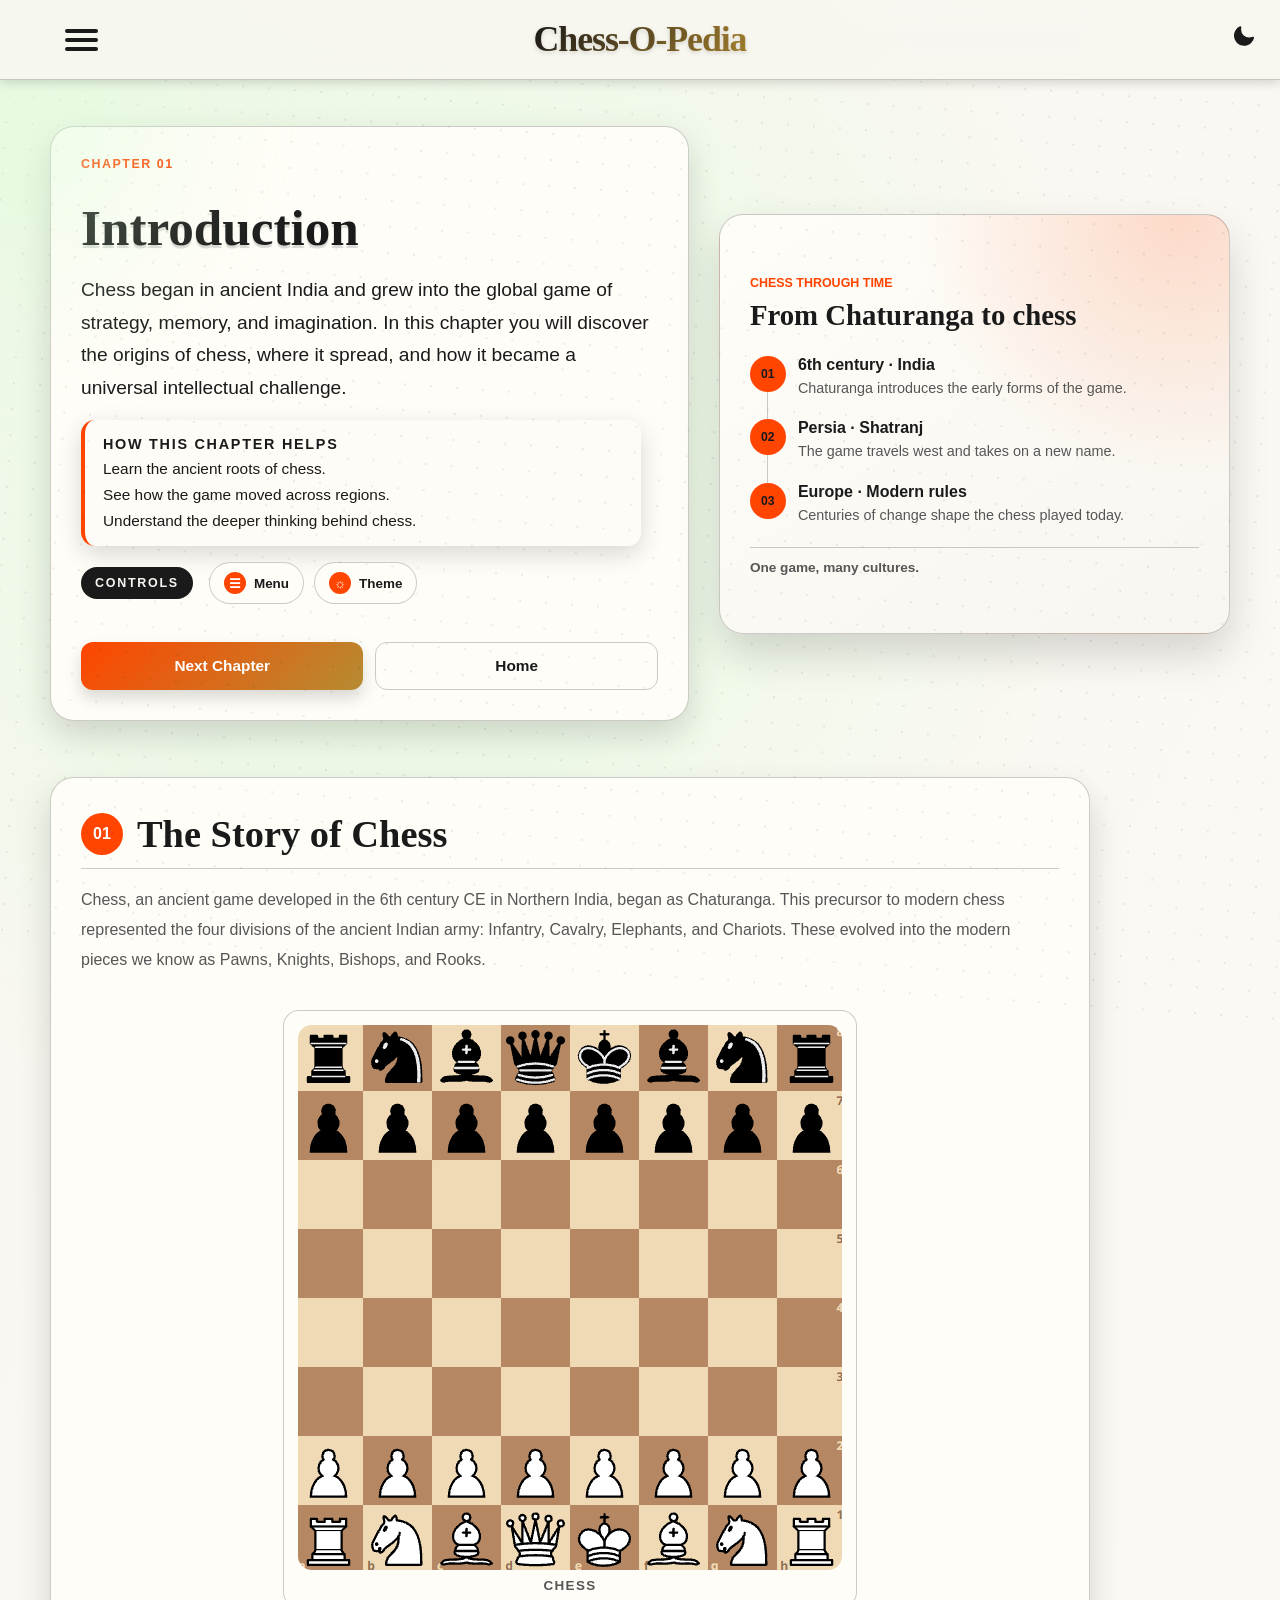
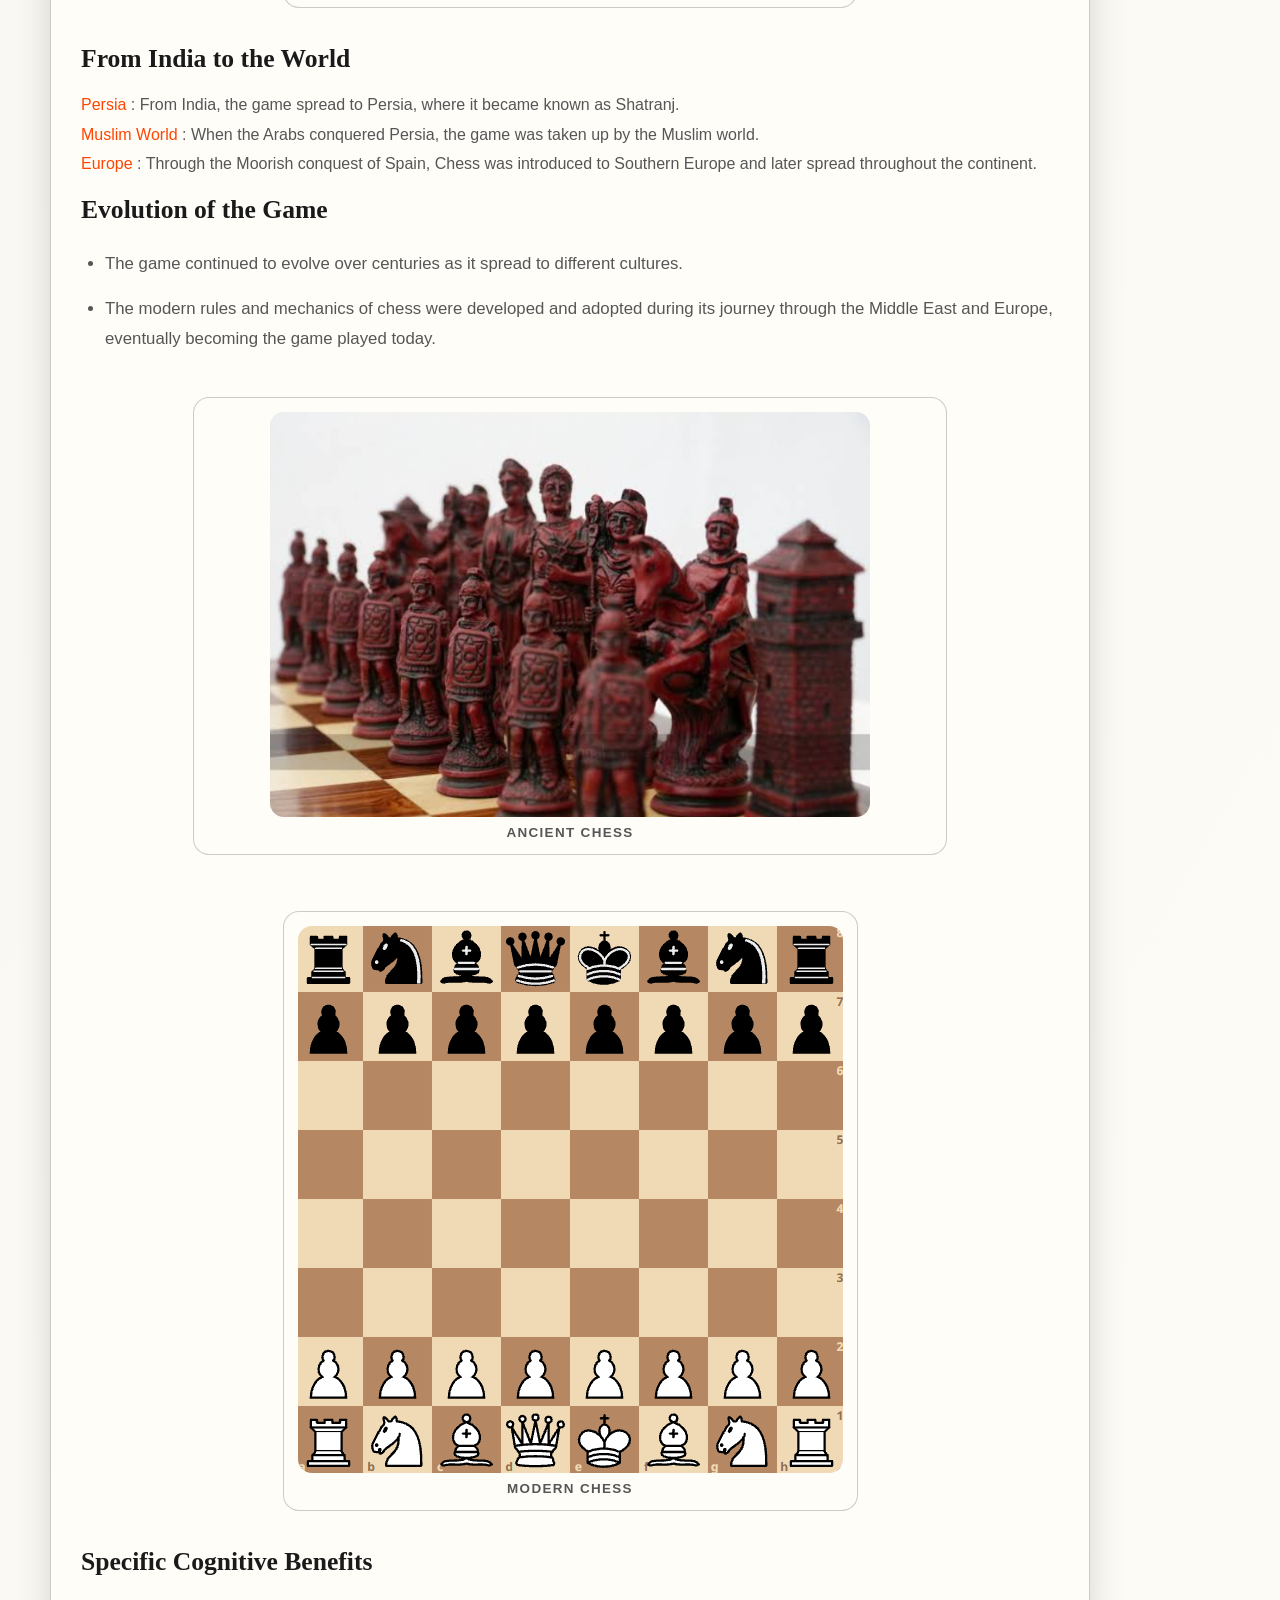
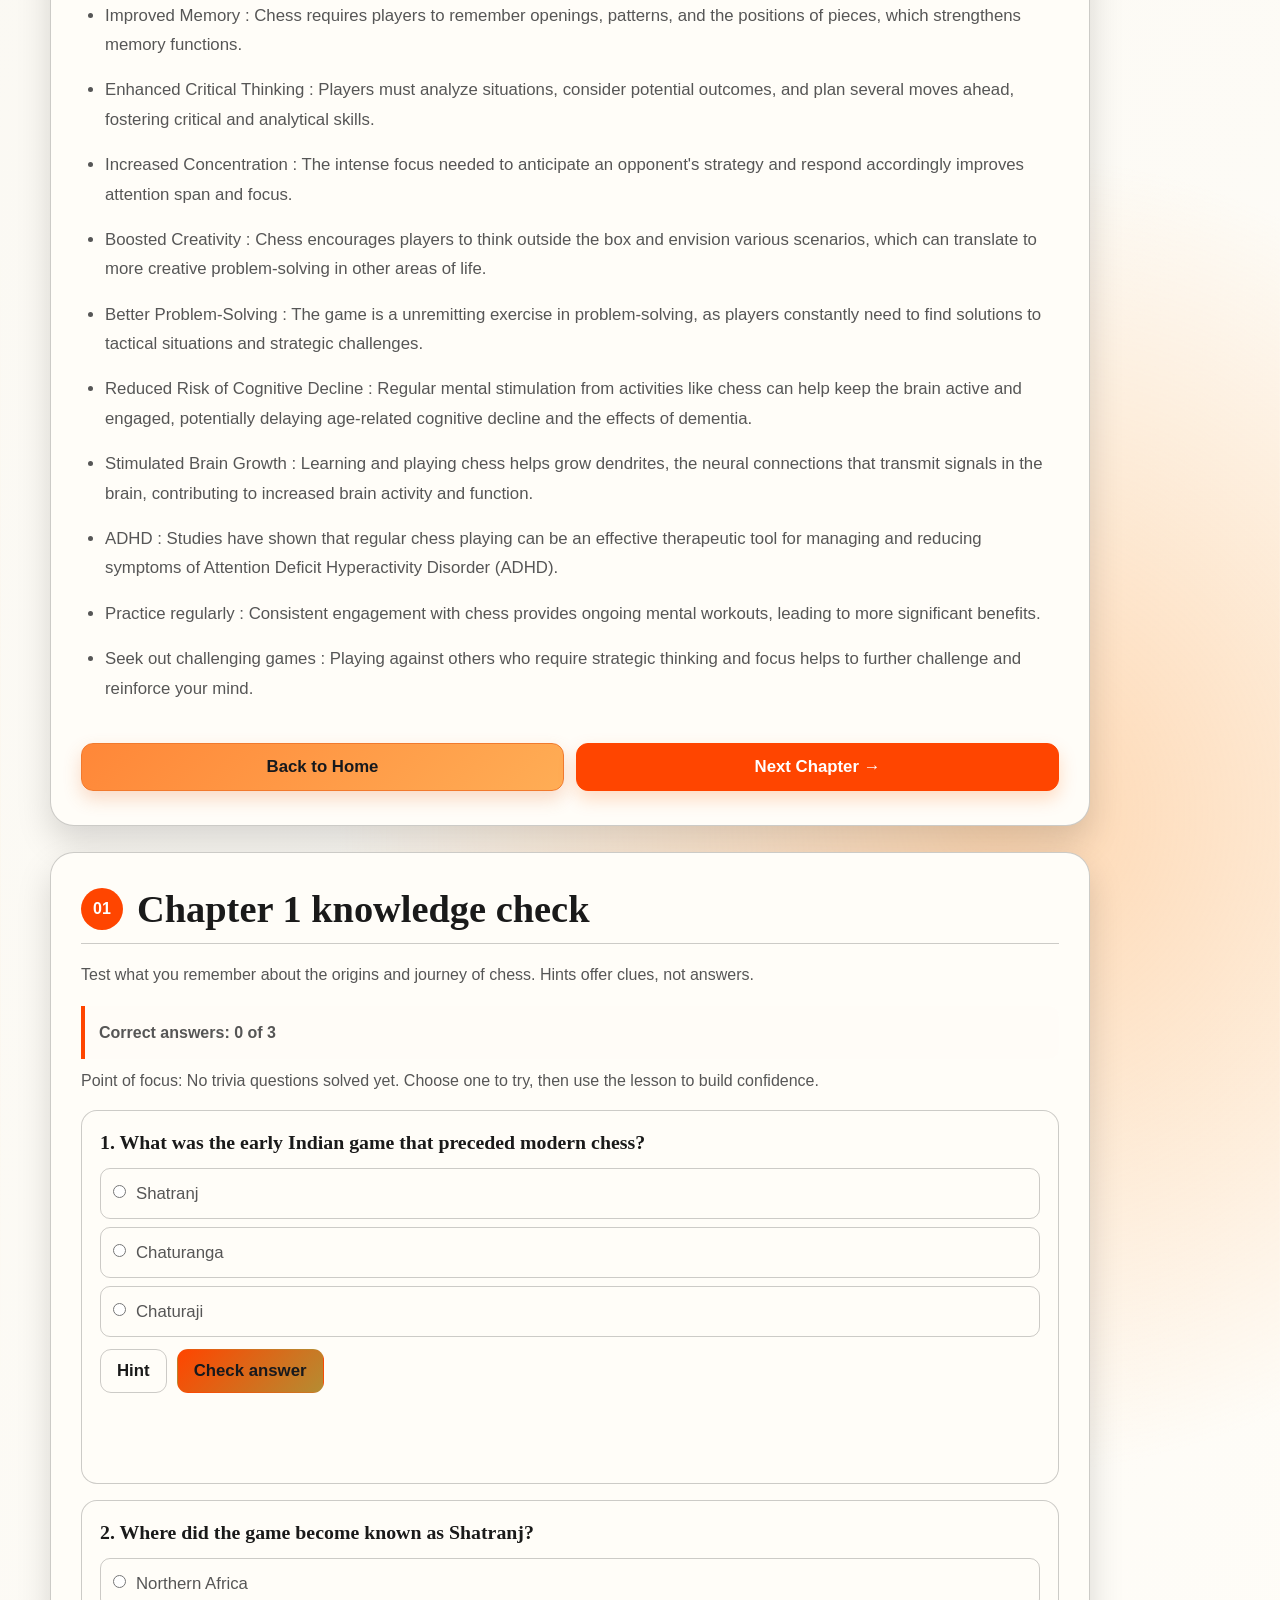
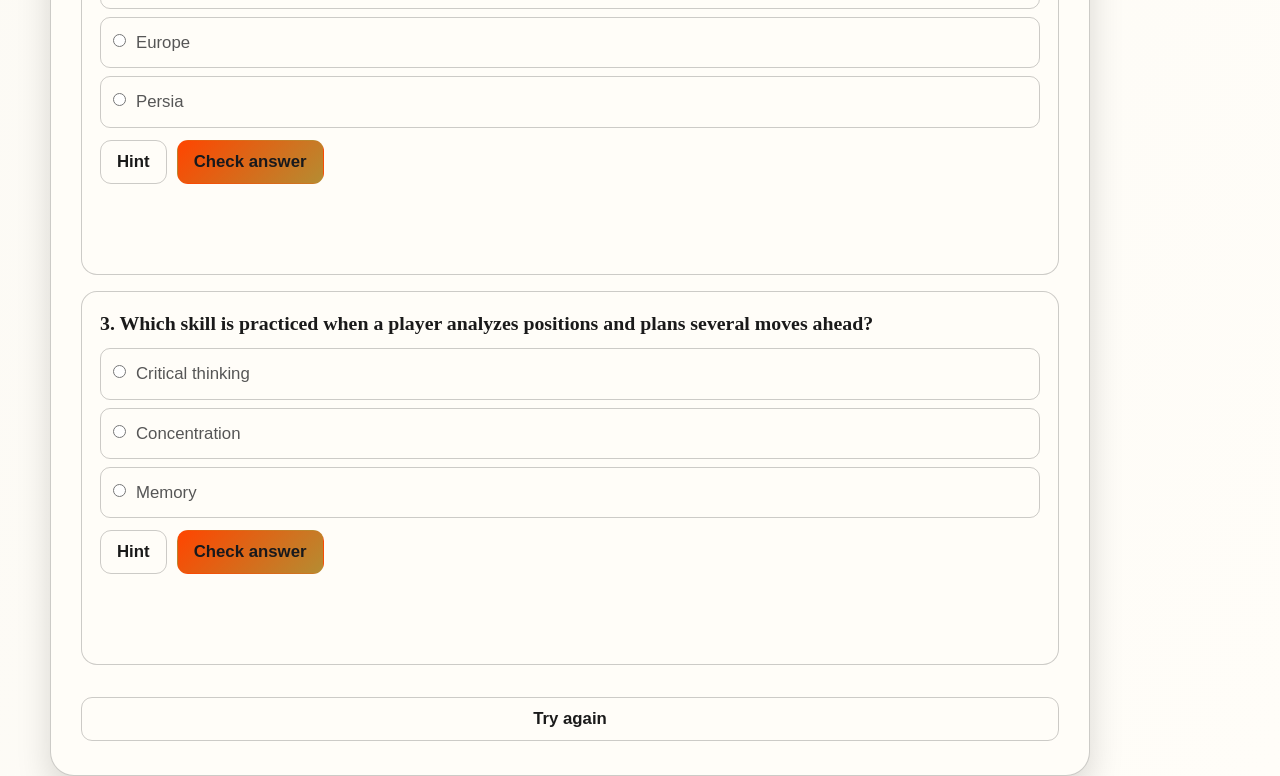
==== commit 44c7bcdf: "Add link to chapter 5 in navigation menu" ====
--- a/chapters/ch1.html
+++ b/chapters/ch1.html
@@ -66,6 +66,7 @@
                 <li><a href="ch2.html"><span class="menu-index">02</span><span class="menu-label">The Pieces</span></a></li>
                 <li><a href="ch3.html"><span class="menu-index">03</span><span class="menu-label">Notation</span></a></li>
                 <li><a href="ch4.html"><span class="menu-index">04</span><span class="menu-label">Tactics</span></a></li>
+                <li><a href="ch5.html"><span class="menu-index">05</span><span class="menu-label">Openings</span></a></li>
               </ul>
 
               <div class="menu-footer">
--- a/style.css
+++ b/style.css
@@ -504,7 +504,7 @@
 .main-heading {
   font-family: Georgia, "Times New Roman", serif;
   font-size: clamp(3.5rem, 6vw, 4.6rem);
-  line-height: 0.94;
+  line-height: 1.15;
   color: var(--text-color);
   margin-top: 12px;
   text-shadow: 0 3px 1px var(--shadow);
@@ -957,6 +957,7 @@
 
 .chapter-quiz .board-challenge {
   display: grid;
+  min-width: 0;
   gap: 12px;
   padding: 18px;
   border: 1px solid var(--line-color);
@@ -986,7 +987,20 @@
 
 .chapter-quiz .chapter-board {
   width: min(100%, 440px);
+  min-width: 0;
   margin: 0 auto;
+}
+
+.chapter-quiz .chapter-board.touch-board {
+  touch-action: none;
+  -webkit-user-select: none;
+  user-select: none;
+  -webkit-touch-callout: none;
+}
+
+.chapter-quiz .chapter-board.touch-board img {
+  -webkit-user-drag: none;
+  user-select: none;
 }
 
 .chapter-quiz .chapter-board .white-1e1d7 {
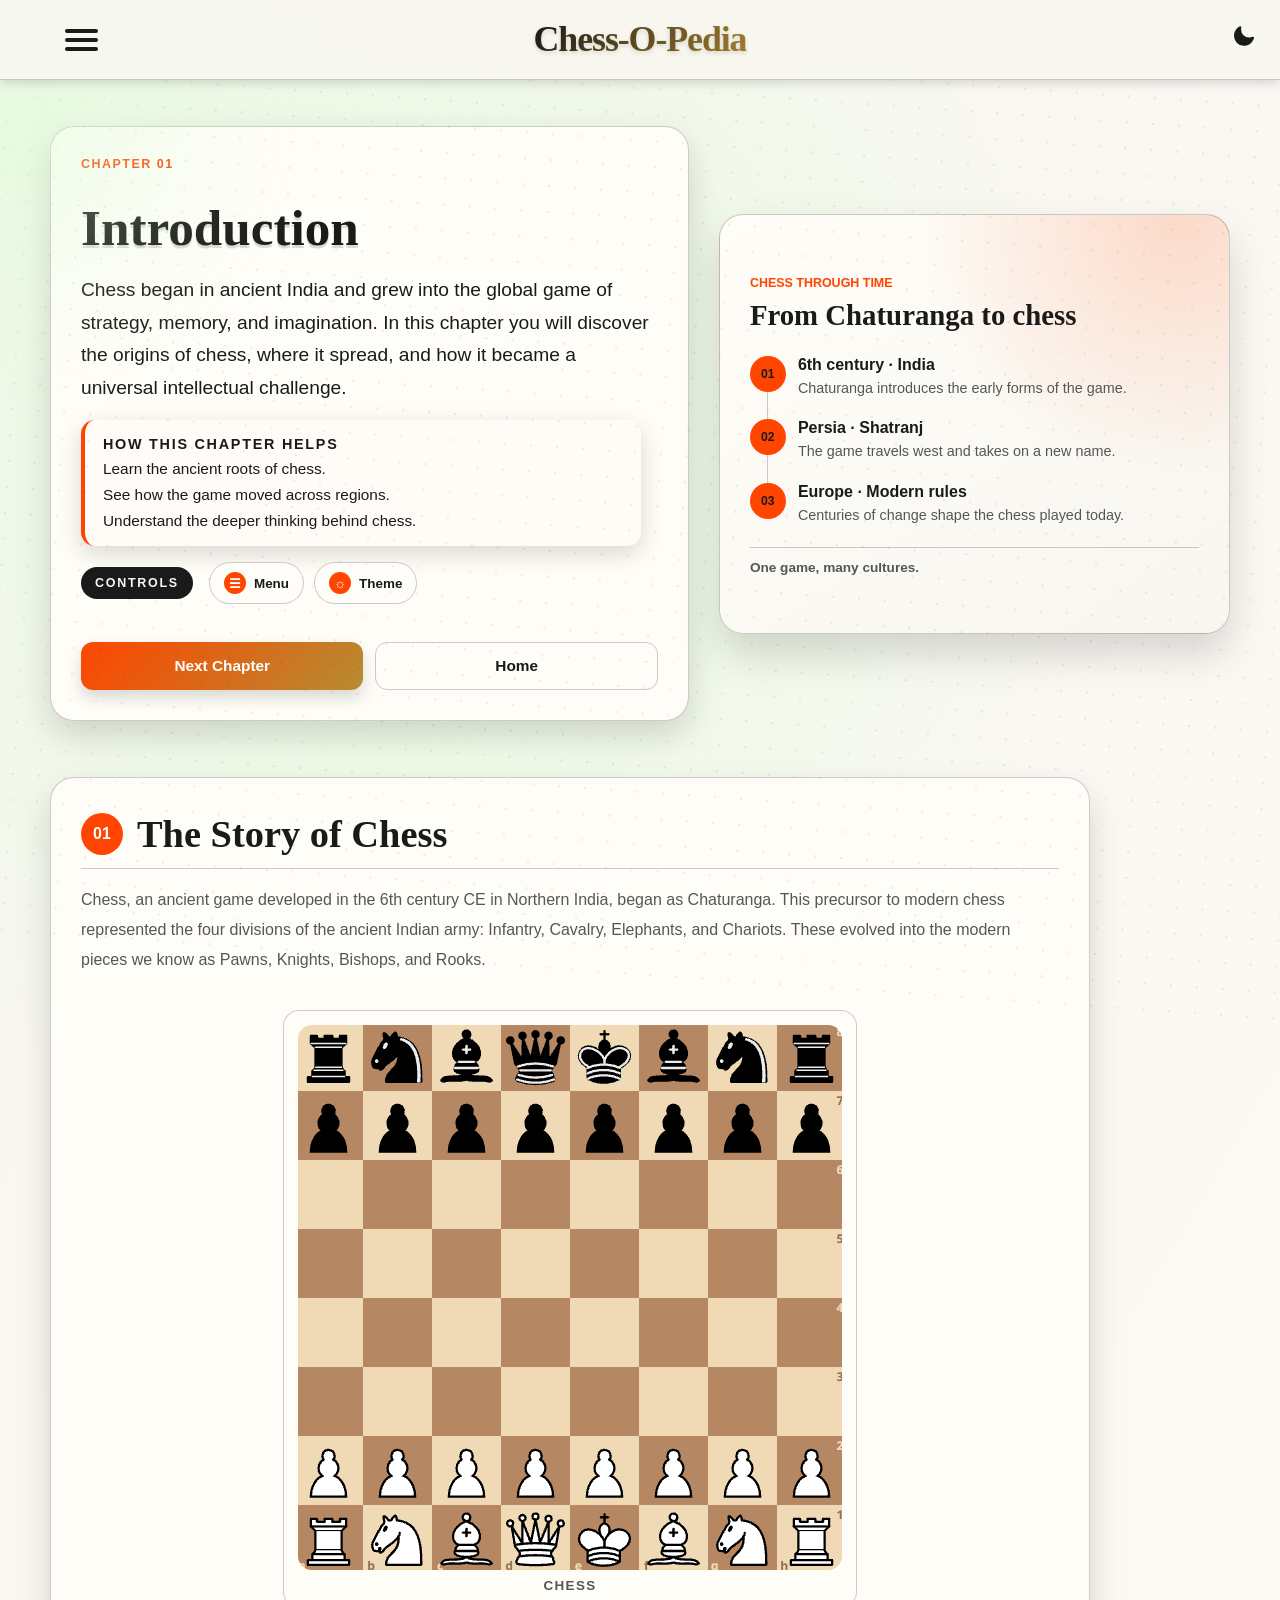
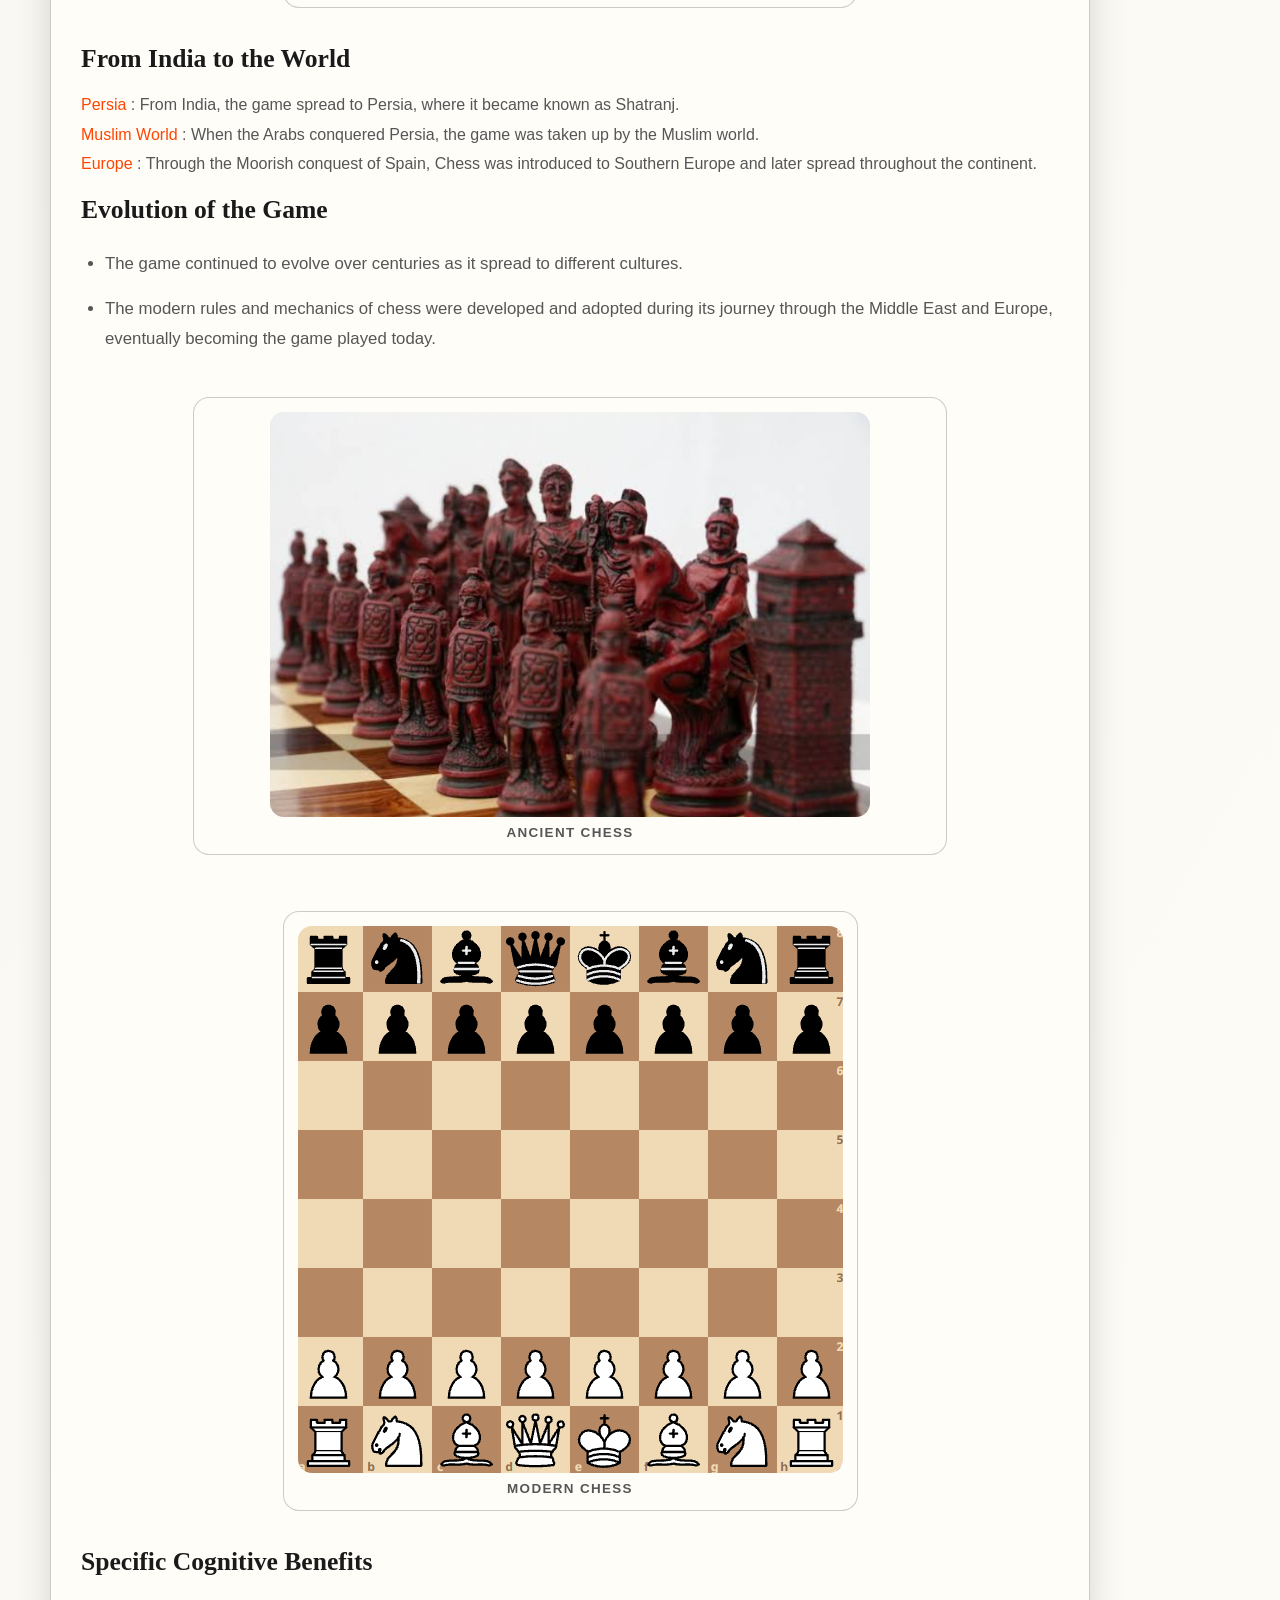
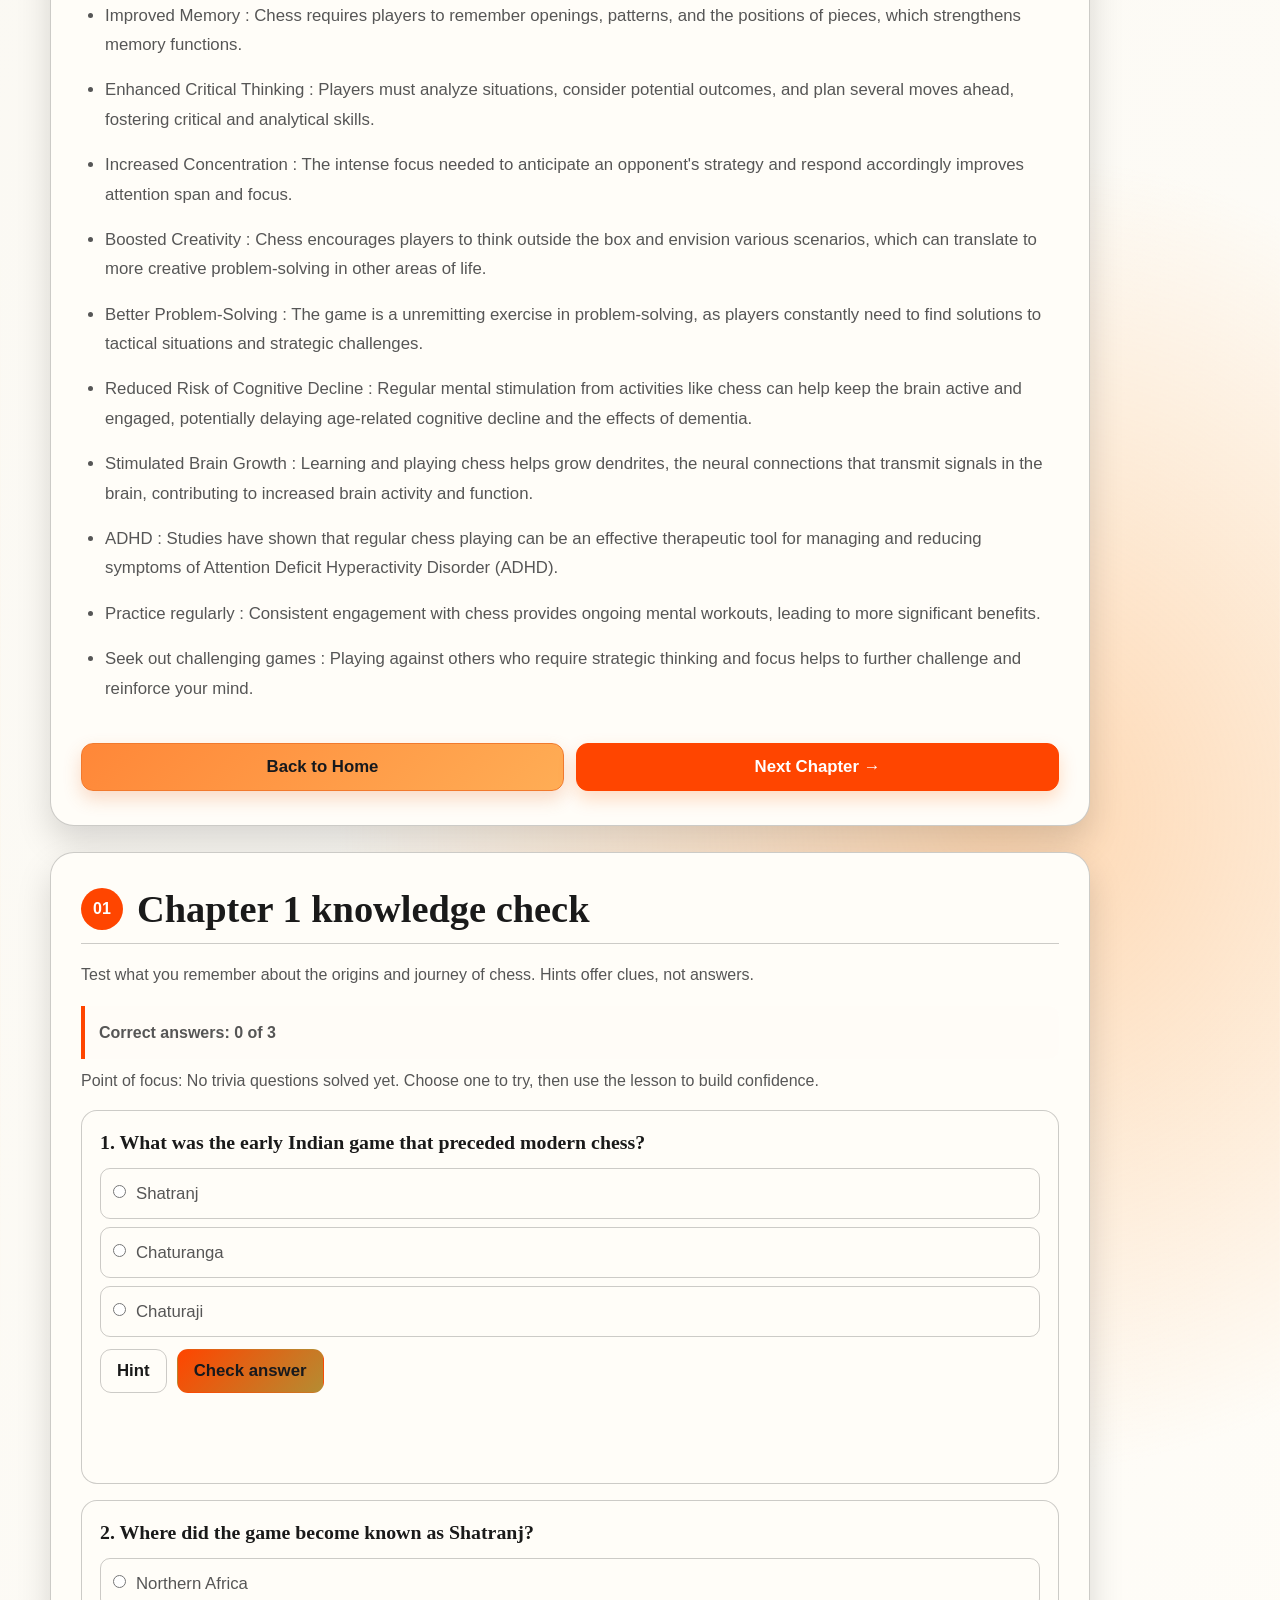
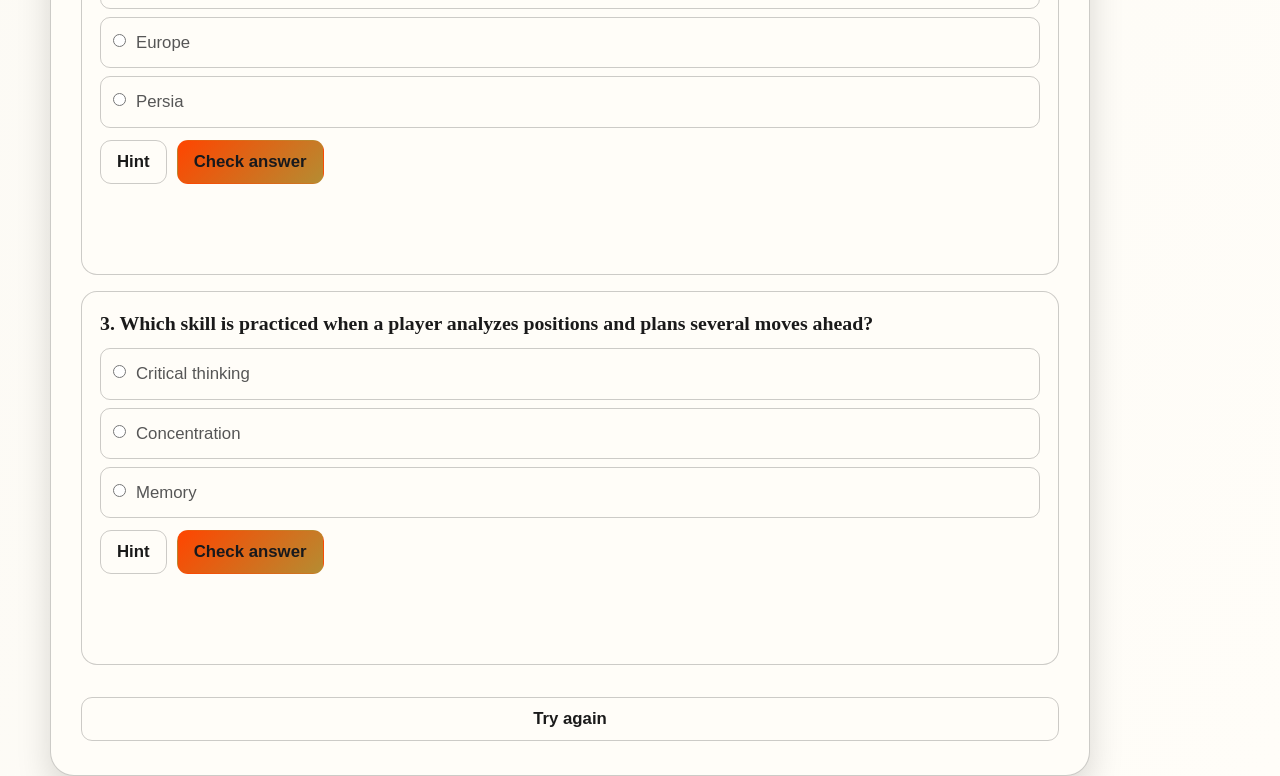
==== commit 8c94ebdf: "Add links for chapters 6 and 7 in ch1.html" ====
--- a/chapters/ch1.html
+++ b/chapters/ch1.html
@@ -67,6 +67,8 @@
                 <li><a href="ch3.html"><span class="menu-index">03</span><span class="menu-label">Notation</span></a></li>
                 <li><a href="ch4.html"><span class="menu-index">04</span><span class="menu-label">Tactics</span></a></li>
                 <li><a href="ch5.html"><span class="menu-index">05</span><span class="menu-label">Openings</span></a></li>
+                <li><a href="ch6.html"><span class="menu-index">06</span><span class="menu-label">Exchanges</span></a></li>
+                <li><a href="ch7.html"><span class="menu-index">07</span><span class="menu-label">Endgames</span></a></li>
               </ul>
 
               <div class="menu-footer">
